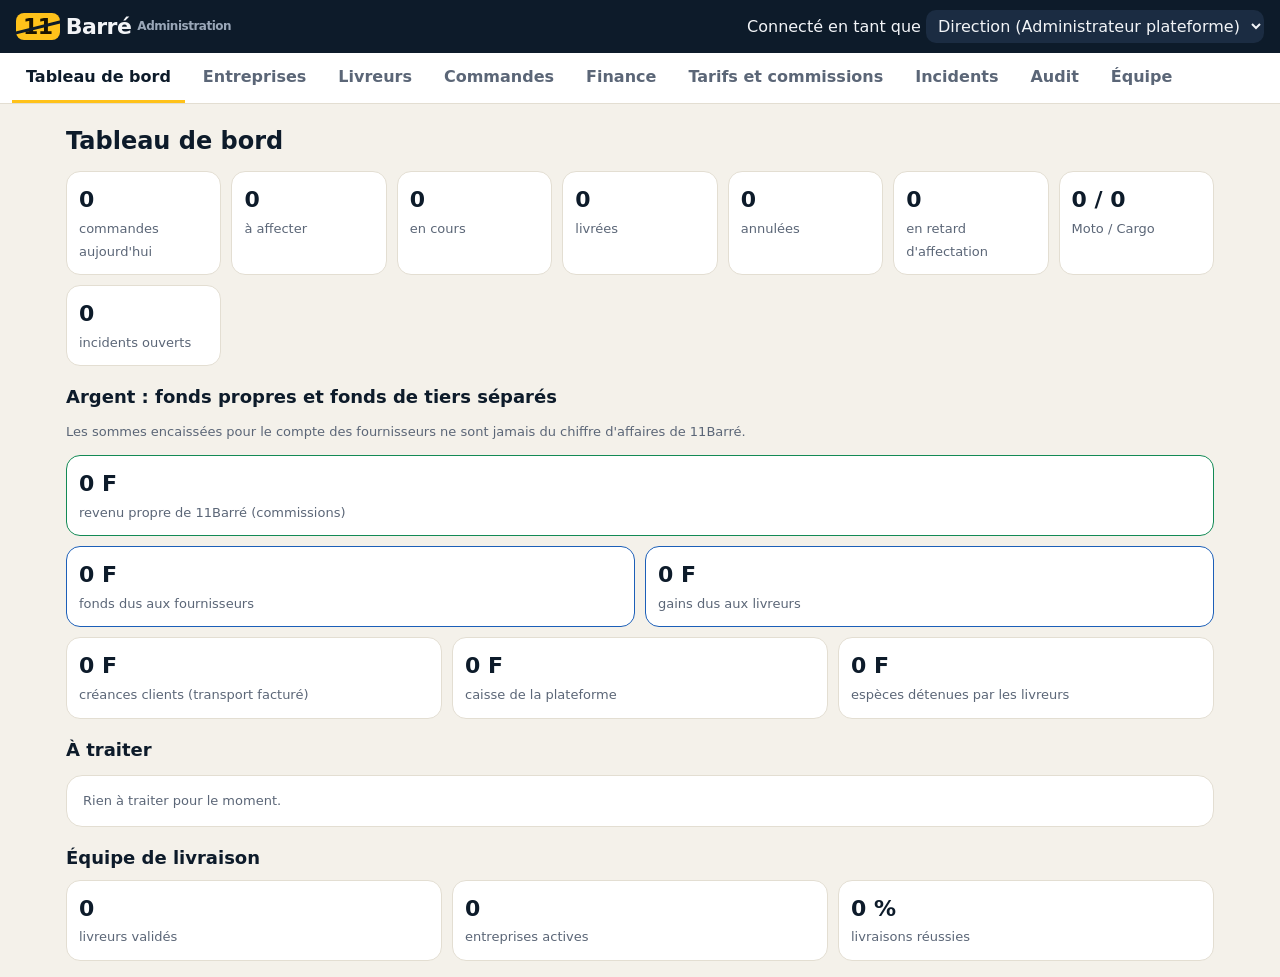
==== admin.html @ 766f7dcf "Portail d'administration (admin.html) : validations, affectation manuelle, finance avec double appro" ====
<!DOCTYPE html>
<html lang="fr">
<head>
<meta charset="utf-8">
<meta name="viewport" content="width=device-width,initial-scale=1">
<meta name="theme-color" content="#0d1b2a">
<meta name="robots" content="noindex">
<link rel="manifest" href="manifest-admin.webmanifest">
<link rel="icon" type="image/png" href="icons/admin-192.png">
<link rel="apple-touch-icon" href="icons/admin-apple-180.png">
<title>11Barré Administration</title>
<style>
:root{--bg:#f4f1ea;--card:#fff;--ink:#0d1b2a;--mu:#5b6677;--acc:#ffc21a;--accink:#1a1300;--ok:#138a55;--er:#c62828;--bl:#1c5fb8;--line:#e3ded2;--soft:#efeadf}
@media (prefers-color-scheme:dark){:root{--bg:#0b141f;--card:#142233;--ink:#f2f4f7;--mu:#9aa7b8;--line:#243449;--soft:#1b2c42;--ok:#3bbf86;--er:#ff7b72;--bl:#7fb2ff}}
*{box-sizing:border-box;-webkit-tap-highlight-color:transparent}
body{margin:0;font:16px/1.45 system-ui,"Segoe UI",Roboto,sans-serif;background:var(--bg);color:var(--ink)}
button,input,select,textarea{font:inherit;color:inherit}button{cursor:pointer}
.logo{display:inline-flex;align-items:center;gap:6px;font-weight:900;font-size:22px;letter-spacing:-.5px}
.logo i{position:relative;font-style:normal;background:var(--acc);color:var(--accink);border-radius:8px;padding:0 7px;line-height:1.25}
.logo i:after{content:"";position:absolute;left:-3px;right:-3px;top:50%;height:3px;background:var(--ink);transform:rotate(-14deg);border-radius:2px}
.logo small{font-size:12px;font-weight:800;color:var(--mu)}
header.top{background:var(--ink);color:#f2f4f7;padding:10px 16px;display:flex;gap:12px;align-items:center;flex-wrap:wrap;justify-content:space-between}
header.top .logo small{color:#9aa7b8}header.top select{padding:6px 8px;border-radius:10px;border:0;background:#1b2c42;color:#f2f4f7}
nav.tabs{display:flex;gap:4px;overflow:auto;background:var(--card);border-bottom:1px solid var(--line);padding:0 12px}
nav.tabs button{border:0;background:none;padding:12px 14px;font-weight:700;color:var(--mu);white-space:nowrap;border-bottom:3px solid transparent;position:relative}
nav.tabs button.on{color:var(--ink);border-bottom-color:var(--acc)}
nav.tabs .n{background:var(--er);color:#fff;border-radius:99px;font-size:11px;padding:1px 7px;margin-left:6px}
main{max-width:1180px;margin:0 auto;padding:16px}
h1{font-size:24px;margin:4px 0 12px}h2{font-size:18px;margin:18px 0 8px}
.card{background:var(--card);border:1px solid var(--line);border-radius:16px;padding:16px;margin:12px 0}
.kpi{display:grid;grid-template-columns:repeat(auto-fit,minmax(150px,1fr));gap:10px}.kpi>div{background:var(--card);border:1px solid var(--line);border-radius:14px;padding:12px}.kpi b{display:block;font-size:22px}.kpi span{color:var(--mu);font-size:13px}
.kpi.own>div{border-color:var(--ok)}.kpi.tiers>div{border-color:var(--bl)}
.btn{border:0;border-radius:12px;padding:10px 16px;font-weight:800;background:var(--acc);color:var(--accink)}.btn.s{background:var(--soft);color:var(--ink)}.btn.er{background:var(--er);color:#fff}.btn.ok{background:var(--ok);color:#fff}.btn.sm{padding:6px 10px;font-size:13px;border-radius:9px}.btn:disabled{opacity:.5;cursor:default}
.fld{width:100%;border:1.5px solid var(--line);background:var(--card);border-radius:12px;padding:9px 12px}.fld:focus{outline:3px solid var(--acc);outline-offset:1px}
label.l{display:block;font-weight:700;font-size:14px;margin:10px 0 0}
.grid{display:grid;grid-template-columns:repeat(auto-fit,minmax(200px,1fr));gap:0 14px}
.two{display:grid;grid-template-columns:minmax(0,1fr) minmax(0,1fr);gap:16px;align-items:start}@media (max-width:860px){.two{grid-template-columns:1fr}}
table{width:100%;border-collapse:collapse;font-size:14px}th{text-align:left;color:var(--mu);font-weight:700;padding:8px 6px;border-bottom:1px solid var(--line);white-space:nowrap}td{padding:9px 6px;border-bottom:1px solid var(--line);vertical-align:top}
.scr{overflow:auto}tr.k{cursor:pointer}tr.k:hover{background:var(--soft)}
.chip{display:inline-block;border-radius:99px;padding:2px 10px;font-size:12px;font-weight:800;background:var(--soft);white-space:nowrap}.chip.g{background:var(--ok);color:#fff}.chip.r{background:var(--er);color:#fff}.chip.w{background:var(--acc);color:var(--accink)}.chip.b{background:var(--bl);color:#fff}
.nt{color:var(--mu);font-size:13px}.eb{background:var(--soft);border-radius:12px;padding:10px 12px;font-size:14px;margin:8px 0}.ko{color:var(--er)}.okc{color:var(--ok)}
.ov{position:fixed;inset:0;background:rgba(5,12,22,.55);z-index:20;display:flex;justify-content:center;align-items:flex-start;overflow:auto;padding:20px 12px}
.pop{background:var(--card);border-radius:18px;width:100%;max-width:680px;padding:18px;margin:auto}
.hl{display:flex;justify-content:space-between;gap:10px;padding:7px 0;border-bottom:1px solid var(--line)}
.tl{list-style:none;margin:6px 0;padding:0 0 0 14px;border-left:3px solid var(--line)}.tl li{padding:3px 0}.tl small{color:var(--mu)}
.alert{display:flex;justify-content:space-between;align-items:center;gap:10px;background:var(--card);border:1px solid var(--line);border-left:5px solid var(--acc);border-radius:12px;padding:10px 12px;margin:8px 0}
.row{display:flex;gap:8px;flex-wrap:wrap;align-items:center}
#toast{position:fixed;left:50%;bottom:20px;transform:translateX(-50%);background:var(--ink);color:var(--card);padding:10px 16px;border-radius:99px;z-index:50;font-size:14px;max-width:90%}
pre{white-space:pre-wrap;word-break:break-word;font-size:12px;margin:0}
</style>
</head>
<body>
<div id="app"></div>
<script src="commun.js"></script>
<script src="moteur.js"></script>
<script>
"use strict";
/* 11Barré Administration — maquette du portail d'administration (dossier fonctionnel §5.1, dossier technique §5 et §9).
   Remplace les validations « démo » : comptes entreprises, dossiers des livreurs, versements, reversements, règlements, factures.
   Aucune authentification réelle : on choisit un membre de l'équipe pour tester les rôles. Données locales, partagées avec les autres pages. */
const planActif=()=>LS.get("plan",null)||M.PLAN_DEFAUT;
const REGL=Coll("reglements");
const EQUIPE_DEF=[{id:"a1",nom:"Direction",role:"admin"},{id:"a2",nom:"Opérations",role:"operations"},{id:"a3",nom:"Comptabilité",role:"finance"},{id:"a4",nom:"Support",role:"support"}];
const ROLESA={admin:"Administrateur plateforme",operations:"Gestionnaire opérations",finance:"Comptable / financier",support:"Support client"};
const PERM={admin:["tableau","comptes","livreurs","commandes","finance","tarifs","incidents","audit","equipe","w_cmd","w_fin","valider"],operations:["tableau","comptes","livreurs","commandes","incidents","w_cmd","valider"],finance:["tableau","finance","w_fin"],support:["tableau","commandes","incidents"]};
const TABS=[["tableau","Tableau de bord"],["comptes","Entreprises"],["livreurs","Livreurs"],["commandes","Commandes"],["finance","Finance"],["tarifs","Tarifs et commissions"],["incidents","Incidents"],["audit","Audit"],["equipe","Équipe"]];
const SL={draft:["Brouillon","n"],quoted:["Devis","n"],awaiting_payment:["Attente de paiement","w"],ready_for_assignment:["À affecter","w"],assigned:["Affectée","b"],courier_to_pickup:["Vers la collecte","b"],picked_up:["Colis récupéré","b"],in_transit:["En transit","b"],arrived:["Arrivé","b"],delivered:["Livrée","g"],cancelled:["Annulée","r"],failed_delivery:["Échec","r"],return_required:["Retour à faire","w"],returned:["Retournée","n"]};
const STC={en_verification:["En vérification","w"],valide:["Validé","g"],complement:["Complément demandé","w"],refuse:["Refusé","r"],suspendu:["Suspendu","r"]};
const OUVERT=["ready_for_assignment","assigned","courier_to_pickup","picked_up","in_transit","arrived"];
const OPS={wave:"Wave",orange:"Orange Money",mtn:"MTN MoMo",virement:"Virement bancaire",cash:"Espèces"};
const ST={user:LS.get("adm_user","a1"),tab:"tableau",sheet:null,motif:"",q:"",filtre:"",ref:"",remise:"0",plan:null,pmotif:"",sim:{cat:"lm",km:"6",vit:"std",remise:"0",porte:false},rapp:"",rapres:null,affecte:"",nm:{nom:"",role:"operations"},fa:{q:""},reg:{m:"",ref:""}};
const equipe=()=>LS.get("equipe",null)||EQUIPE_DEF,moi=()=>equipe().find(e=>e.id===ST.user)||equipe()[0],peut=p=>(PERM[moi().role]||[]).includes(p);
const ledger=()=>M.chargerLivre(LS.get("ledger",null)),sauveL=L=>LS.set("ledger",{tx:L.tx});
const dt=t=>t?new Date(t).toLocaleString("fr-FR",{day:"2-digit",month:"2-digit",hour:"2-digit",minute:"2-digit"}):"—";
const chip=(s,tab)=>{const l=(tab||SL)[s]||[s,"n"];return`<span class="chip ${l[1]}">${esc(l[0])}</span>`};
const toast=m=>{document.querySelectorAll("#toast").forEach(x=>x.remove());const t=document.createElement("div");t.id="toast";t.textContent=m;document.body.appendChild(t);setTimeout(()=>t.remove(),3000)};
const ordres=()=>LIV.lire().sort((a,b)=>b.cree_le-a.cree_le),orgNom=id=>(ORGS.get(id)||{}).nom||id;
const retard=o=>o.statut==="ready_for_assignment"&&Date.now()-((o.evenements||[]).slice(-1)[0]||{at:o.cree_le}).at>planActif().seuils.delai_affectation_min*60000;
const motifOk=()=>ST.motif.trim().length>=3?ST.motif.trim():null;
const telecharger=(nom,lignes)=>{const u=URL.createObjectURL(new Blob([lignes.map(r=>r.map(c=>'"'+String(c==null?"":c).replace(/"/g,'""')+'"').join(";")).join("\n")],{type:"text/csv"})),a=document.createElement("a");a.href=u;a.download=nom;a.click();setTimeout(()=>URL.revokeObjectURL(u),2000)};
const somme=(L,pref,sens)=>{let d=0,c=0;L.tx.forEach(t=>t.lignes.forEach(l=>{if(l.compte.startsWith(pref)){d+=l.debit;c+=l.credit}}));return sens==="credit"?c-d:d-c};
/* ---------- À traiter (compteurs) ---------- */
function aTraiter(){const LG=ledger(),L=ordres(),liv=LIVREURS.liste();return{
 comptes:ORGS.liste().filter(o=>o.statut==="en_verification").length,
 livreurs:liv.filter(l=>l.statut==="en_verification"&&l.dossier).length,
 versements:VERS.liste().filter(v=>v.statut==="attente").length,
 reversements:REVERS.liste().filter(r=>r.statut==="attente").length+REGL.liste().filter(r=>r.statut==="attente").length,
 factures:(LS.get("factures",[])).filter(f=>f.statut==="emise").length,
 sansAffectation:L.filter(retard).length,
 docsExpires:liv.filter(l=>l.statut==="valide"&&!M.docsValides(l)).length,
 incidents:INCID.liste().filter(i=>i.statut!=="clos").length,
 integrite:M.equilibre(LG)}}
/* ---------- Vues ---------- */
function dashV(){const L=ordres(),aj=new Date().toDateString(),LG=ledger(),n=aTraiter(),liv=LIVREURS.liste();
 const c=f=>L.filter(f).length,aujd=c(o=>new Date(o.cree_le).toDateString()===aj);
 const al=[["comptes",n.comptes,"compte(s) entreprise à valider","comptes"],["livreurs",n.livreurs,"dossier(s) de livreur à contrôler","livreurs"],["versements",n.versements,"versement(s) de livreur à valider","finance"],["reversements",n.reversements,"reversement(s) / règlement(s) en attente d'approbation","finance"],["factures",n.factures,"facture(s) émise(s) non payée(s)","finance"],["sansAffectation",n.sansAffectation,"commande(s) sans affectation depuis plus de "+planActif().seuils.delai_affectation_min+" min","commandes"],["docsExpires",n.docsExpires,"livreur(s) validé(s) avec assurance expirée","livreurs"],["incidents",n.incidents,"incident(s) ouvert(s)","incidents"]].filter(a=>a[1]>0&&peut(a[3]));
 return`<h1>Tableau de bord</h1><div class="kpi"><div><b>${aujd}</b><span>commandes aujourd'hui</span></div><div><b>${c(o=>o.statut==="ready_for_assignment")}</b><span>à affecter</span></div><div><b>${c(o=>OUVERT.includes(o.statut)&&o.statut!=="ready_for_assignment")}</b><span>en cours</span></div><div><b>${c(o=>o.statut==="delivered")}</b><span>livrées</span></div><div><b>${c(o=>o.statut==="cancelled")}</b><span>annulées</span></div><div><b>${c(retard)}</b><span>en retard d'affectation</span></div><div><b>${c(o=>o.mode==="moto")} / ${c(o=>o.mode==="cargo")}</b><span>Moto / Cargo</span></div><div><b>${n.incidents}</b><span>incidents ouverts</span></div></div>
 <h2>Argent : fonds propres et fonds de tiers séparés</h2><p class="nt">Les sommes encaissées pour le compte des fournisseurs ne sont jamais du chiffre d'affaires de 11Barré.</p>
 <div class="kpi own"><div><b>${F(M.revenuPropre(LG))}</b><span>revenu propre de 11Barré (commissions)</span></div></div><div class="kpi tiers" style="margin-top:10px"><div><b>${F(M.fondsTiers(LG))}</b><span>fonds dus aux fournisseurs</span></div><div><b>${F(somme(LG,"dette_livreur:","credit"))}</b><span>gains dus aux livreurs</span></div></div><div class="kpi" style="margin-top:10px"><div><b>${F(somme(LG,"creance_client:","debit"))}</b><span>créances clients (transport facturé)</span></div><div><b>${F(somme(LG,"caisse","debit"))}</b><span>caisse de la plateforme</span></div><div><b>${F(somme(LG,"especes:","debit"))}</b><span>espèces détenues par les livreurs</span></div></div>
 ${n.integrite?"":'<div class="alert" style="border-left-color:var(--er)"><b>Alerte : le journal financier est déséquilibré.</b></div>'}
 <h2>À traiter</h2>${al.length?al.map(a=>`<div class="alert"><span><b>${a[1]}</b> ${esc(a[2])}</span><button class="btn s sm" data-a="tab" data-t="${a[3]}">Ouvrir</button></div>`).join(""):'<div class="card nt">Rien à traiter pour le moment.</div>'}
 <h2>Équipe de livraison</h2><div class="kpi"><div><b>${liv.filter(l=>l.statut==="valide").length}</b><span>livreurs validés</span></div><div><b>${ORGS.liste().filter(o=>o.statut==="valide").length}</b><span>entreprises actives</span></div><div><b>${Math.round(L.filter(o=>o.statut==="delivered").length/Math.max(1,L.filter(o=>["delivered","failed_delivery","cancelled"].includes(o.statut)).length)*100)} %</b><span>livraisons réussies</span></div></div>`}
function comptesV(){const L=ORGS.liste().sort((a,b)=>b.cree_le-a.cree_le),q=ST.q.toLowerCase();return`<h1>Entreprises et fournisseurs</h1><div class="card"><input class="fld" data-q="1" placeholder="Rechercher" value="${esc(ST.q)}"></div><div class="card scr"><table><tr><th>Entreprise</th><th>Type</th><th>Statut</th><th>Remise</th><th>Livraisons</th><th>Créé le</th></tr>${L.filter(o=>!q||(o.nom+o.email).toLowerCase().includes(q)).map(o=>`<tr class="k" data-a="ouvrir" data-t="org" data-id="${o.id}"><td><b>${esc(o.nom)}</b><br><span class="nt">${esc(o.email)}</span></td><td>${o.type==="entreprise"?"Entreprise cliente":"Fournisseur"}</td><td>${chip(o.statut,STC)}</td><td>${o.remise?Math.round(o.remise*100)+" %":"—"}</td><td>${LIV.lire().filter(x=>x.org===o.id).length}</td><td>${dt(o.cree_le)}</td></tr>`).join("")||'<tr><td colspan="6" class="nt">Aucune entreprise inscrite.</td></tr>'}</table></div>`}
function livreursV(){const L=LIVREURS.liste().sort((a,b)=>b.cree_le-a.cree_le),LG=ledger(),q=ST.q.toLowerCase();return`<h1>Livreurs et flotte</h1><div class="card"><input class="fld" data-q="1" placeholder="Rechercher" value="${esc(ST.q)}"></div><div class="card scr"><table><tr><th>Nom</th><th>Type</th><th>Statut</th><th>Véhicule</th><th>Assurance</th><th>Courses</th><th>Solde</th></tr>${L.filter(l=>!q||l.nom.toLowerCase().includes(q)).map(l=>{const exp=l.dossier&&l.dossier.assurance_exp,ok=M.docsValides(l),p=M.soldeLivreur(LG,l.id);return`<tr class="k" data-a="ouvrir" data-t="liv" data-id="${l.id}"><td><b>${esc(l.nom)}</b><br><span class="nt">${esc(l.tel||"")}</span></td><td>${l.type==="livreur"?"Livreur Moto":"Chauffeur / Cargo"}</td><td>${chip(l.statut,STC)}${l.statut==="en_verification"&&!l.dossier?'<br><span class="nt">dossier non envoyé</span>':""}</td><td>${esc(l.dossier?l.dossier.plaque:"—")}</td><td>${exp?(ok?esc(exp):'<span class="ko">expirée '+esc(exp)+"</span>"):"—"}</td><td>${LIV.lire().filter(o=>o.chauffeur&&o.chauffeur.id===l.id&&o.statut==="delivered").length}</td><td>${F(p.solde)}</td></tr>`}).join("")||'<tr><td colspan="7" class="nt">Aucun livreur inscrit.</td></tr>'}</table></div>`}
function cmdV(){const q=ST.q.toLowerCase(),f=ST.filtre;const L=ordres().filter(o=>(!f||(f==="cours"?OUVERT.includes(o.statut):f==="retard"?retard(o):f==="livree"?o.statut==="delivered":["cancelled","failed_delivery","returned","return_required"].includes(o.statut)))&&(!q||(o.ref+o.orgNom+o.dest.nom+o.a.n).toLowerCase().includes(q)));
 return`<h1>Commandes</h1><div class="card row"><input class="fld" style="flex:2;min-width:180px" data-q="1" placeholder="Référence, entreprise, destinataire…" value="${esc(ST.q)}"><select class="fld" style="flex:1;min-width:150px" data-filtre="1"><option value="">Tous les statuts</option><option value="cours" ${f==="cours"?"selected":""}>En cours</option><option value="retard" ${f==="retard"?"selected":""}>En retard d'affectation</option><option value="livree" ${f==="livree"?"selected":""}>Livrées</option><option value="autre" ${f==="autre"?"selected":""}>Annulées et échecs</option></select></div><div class="card scr"><table><tr><th>Référence</th><th>Entreprise</th><th>Mode</th><th>Destination</th><th>Statut</th><th>Livreur</th><th>Total</th><th>Créée</th></tr>${L.map(o=>`<tr class="k" data-a="ouvrir" data-t="cmd" data-id="${o.id}"><td><b>${esc(o.ref)}</b></td><td>${esc(o.orgNom)}</td><td>${o.mode==="moto"?"Moto":"Cargo"}</td><td>${esc(o.a.n)}</td><td>${chip(o.statut)}${retard(o)?' <span class="chip r">retard</span>':""}</td><td>${o.chauffeur?esc(o.chauffeur.nom):"—"}</td><td>${F(o.devis.total)}</td><td>${dt(o.cree_le)}</td></tr>`).join("")||'<tr><td colspan="8" class="nt">Aucune commande.</td></tr>'}</table></div>`}
function finV(){const LG=ledger(),seuil=planActif().seuils.approbation_double,liv=LIVREURS.liste(),orgs=ORGS.liste(),w=peut("w_fin");
 const vers=VERS.liste().filter(v=>v.statut==="attente"),file=REVERS.liste().filter(r=>r.statut==="attente").map(r=>({k:"rev",id:r.id,qui:orgNom(r.org),m:r.m,detail:(OPS[r.op]||r.op)+" "+r.c,approbations:r.approbations||[],at:r.at})).concat(REGL.liste().filter(r=>r.statut==="attente").map(r=>({k:"reg",id:r.id,qui:r.nom,m:r.m,detail:"Règlement livreur · réf. "+r.reference,approbations:r.approbations||[],at:r.at}))),fac=LS.get("factures",[]).filter(f=>f.statut==="emise");
 const caisse=somme(LG,"caisse","debit");
 return`<h1>Finance</h1><div class="kpi"><div><b>${F(caisse)}</b><span>caisse de la plateforme</span></div><div><b>${F(M.revenuPropre(LG))}</b><span>revenu propre</span></div><div><b>${F(M.fondsTiers(LG))}</b><span>fonds de tiers</span></div><div><b>${M.equilibre(LG)?"Équilibré":"DÉSÉQUILIBRÉ"}</b><span>contrôle du journal (${LG.tx.length} écritures)</span></div></div>
 <h2>Versements de livreurs à valider</h2><div class="card">${vers.length?vers.map(v=>{const p=M.soldeLivreur(LG,v.livreur);return`<div class="hl"><span><b>${esc(v.nom)}</b> · ${F(v.m)} · ${esc(OPS[v.mode]||v.mode)}${v.ref?" · réf. "+esc(v.ref):""}<br><span class="nt">${dt(v.at)} · espèces détenues : ${F(p.especes)} · vérifiez la réception avant de valider</span></span><span class="row"><button class="btn ok sm" data-a="validervers" data-id="${v.id}" ${w?"":"disabled"}>Valider</button><button class="btn er sm" data-a="rejetervers" data-id="${v.id}" ${w?"":"disabled"}>Rejeter</button></span></div>`}).join(""):'<p class="nt">Aucun versement en attente.</p>'}<label class="l">Motif (obligatoire pour rejeter)<input class="fld" data-m="1" value="${esc(ST.motif)}" maxlength="120"></label></div>
 <h2>Reversements et règlements à approuver</h2><div class="card">${file.length?file.map(r=>{const pret=r.approbations.length>=(r.m>seuil?2:1);return`<div class="hl"><span><b>${esc(r.qui)}</b> · ${F(r.m)}<br><span class="nt">${esc(r.detail)} · ${dt(r.at)}${r.m>seuil?" · <b>double approbation</b> (au-delà de "+F(seuil)+")":""}<br>Approbations : ${r.approbations.length?r.approbations.map(a=>esc(a.nom)).join(", "):"aucune"}</span></span><span class="row">${pret?`<button class="btn ok sm" data-a="executer" data-k="${r.k}" data-id="${r.id}" ${w?"":"disabled"}>Exécuter</button>`:`<button class="btn sm" data-a="approuver" data-k="${r.k}" data-id="${r.id}" ${w?"":"disabled"}>Approuver</button>`}<button class="btn er sm" data-a="refuserdem" data-k="${r.k}" data-id="${r.id}" ${w?"":"disabled"}>Refuser</button></span></div>`}).join(""):'<p class="nt">Aucune demande en attente.</p>'}</div>
 <h2>Factures émises non payées</h2><div class="card">${fac.length?fac.map(f=>`<div class="hl"><span><b>${esc(f.numero)}</b> · ${esc(f.clientNom)} · ${F(f.total)}<br><span class="nt">${dt(f.emise_le)}</span></span><button class="btn ok sm" data-a="payerfac" data-id="${f.numero}" ${w?"":"disabled"}>Enregistrer le paiement</button></div>`).join("")+`<label class="l">Référence du paiement reçu<input class="fld" data-ref="1" value="${esc(ST.ref)}" maxlength="40"></label>`:'<p class="nt">Aucune facture en attente.</p>'}</div>
 <div class="two"><div class="card scr"><h2 style="margin-top:0">Livreurs : soldes</h2><table><tr><th>Livreur</th><th>Gains dus</th><th>Espèces</th><th>Solde</th><th></th></tr>${liv.map(l=>({l,p:M.soldeLivreur(LG,l.id)})).filter(x=>x.p.gains||x.p.especes).map(x=>`<tr><td>${esc(x.l.nom)}</td><td>${F(x.p.gains)}</td><td>${F(x.p.especes)}</td><td class="${x.p.solde<0?"ko":""}">${F(x.p.solde)}</td><td>${x.p.gains>0?`<button class="btn s sm" data-a="regler" data-id="${x.l.id}" ${w?"":"disabled"}>Régler</button>`:""}</td></tr>`).join("")||'<tr><td colspan="5" class="nt">Aucun mouvement.</td></tr>'}</table></div>
 <div class="card scr"><h2 style="margin-top:0">Fournisseurs et clients</h2><table><tr><th>Entreprise</th><th>Fonds dus (COD)</th><th>À payer à 11Barré</th></tr>${orgs.map(o=>({o,d:M.solde(LG,"dette_fournisseur:"+o.id).net,c:M.creance(LG,o.id)})).filter(x=>x.d||x.c).map(x=>`<tr><td>${esc(x.o.nom)}</td><td>${F(x.d)}</td><td>${F(x.c)}</td></tr>`).join("")||'<tr><td colspan="3" class="nt">Aucun mouvement.</td></tr>'}</table></div></div>
 <div class="two"><div class="card"><h2 style="margin-top:0">Rapprochement</h2><p class="nt">Comparez la caisse du journal au relevé de l'opérateur de paiement. L'écart est signalé, jamais corrigé automatiquement.</p><label class="l">Montant du relevé (F)<input class="fld" data-rapp="1" inputmode="numeric" value="${esc(ST.rapp)}"></label><button class="btn s" style="margin-top:8px" data-a="rapprocher">Comparer</button>${ST.rapres?`<div class="eb">Journal : <b>${F(ST.rapres.journal)}</b> · Relevé : <b>${F(ST.rapres.prestataire)}</b><br>${ST.rapres.statut==="ok"?'<span class="okc">Concordance</span>':'<span class="ko">Écart de '+F(ST.rapres.ecart)+" à investiguer</span>"}</div>`:""}</div>
 <div class="card scr"><h2 style="margin-top:0">Journal</h2><div class="row" style="margin-bottom:6px"><button class="btn s sm" data-a="exportj">Exporter en CSV</button></div><table><tr><th>N°</th><th>Date</th><th>Type</th><th>Écritures</th></tr>${LG.tx.slice(-25).reverse().map(t=>`<tr><td>${t.seq}</td><td>${dt(t.at)}</td><td>${esc(t.type)}<br><span class="nt">${esc(t.ref)}</span></td><td class="nt">${t.lignes.map(l=>(l.debit?"D ":"C ")+esc(l.compte)+" "+(l.debit||l.credit)).join("<br>")}</td></tr>`).join("")||'<tr><td colspan="4" class="nt">Journal vide.</td></tr>'}</table></div></div>`}
function tarifsV(){const p=ST.plan||(ST.plan=JSON.parse(JSON.stringify(planActif()))),hist=LS.get("plans",[]),s=ST.sim,w=peut("tarifs");let dv;try{dv=M.devis(p,{cat:s.cat,km:+s.km||0,vitesse:s.vit,porte:s.porte,remise:(+s.remise||0)/100})}catch(e){dv=null}
 const num=(path,v,ex)=>`<input class="fld" data-pl="${path}" inputmode="decimal" value="${esc(v)}" ${ex||""}>`;
 return`<h1>Tarifs et commissions</h1><p class="nt">Plan actif : <b>${esc(p.nom)}</b> · version ${p.version} · en vigueur depuis le ${esc(p.actif_depuis)}${p.demonstration?' · <span class="ko">grille de démonstration, à remplacer par la grille réelle validée</span>':""}${p.modifie_par?" · modifié par "+esc(p.modifie_par):""}</p>
 <div class="two"><div class="card scr"><h2 style="margin-top:0">Grille par catégorie</h2><table><tr><th>Catégorie</th><th>Base (F)</th><th>Par km (F)</th><th>Minimum (F)</th></tr>${Object.entries(p.categories).map(([k,c])=>`<tr><td><b>${k}</b> <span class="nt">${esc(c.mode)}</span></td><td>${num("categories."+k+".base",c.base)}</td><td>${num("categories."+k+".km",c.km)}</td><td>${num("categories."+k+".min",c.min)}</td></tr>`).join("")}</table>
 <h2>Vitesses (multiplicateur)</h2><div class="grid">${Object.entries(p.vitesses).map(([k,v])=>`<label class="l">${k}${num("vitesses."+k,v)}</label>`).join("")}</div><h2>Options et règles</h2><div class="grid"><label class="l">Porte à porte (F)${num("options.porte_a_porte",p.options.porte_a_porte)}</label><label class="l">Arrondi (F)${num("arrondi",p.arrondi)}</label><label class="l">Validité du devis (min)${num("validite_devis_min",p.validite_devis_min)}</label><label class="l">Plancher livraison (F)${num("plancher_vitesse",p.plancher_vitesse)}</label></div>
 <h2>Commission</h2><div class="grid"><label class="l">Type<select class="fld" data-pl="commission.type"><option value="pourcentage" ${p.commission.type==="pourcentage"?"selected":""}>Pourcentage</option><option value="fixe" ${p.commission.type==="fixe"?"selected":""}>Montant fixe (F)</option></select></label><label class="l">Valeur ${p.commission.type==="pourcentage"?"(0,15 = 15 %)":"(F)"}${num("commission.valeur",p.commission.valeur)}</label></div>
 <h2>Seuils et délais</h2><div class="grid"><label class="l">Moto : poids max (kg)${num("seuils.moto_poids_max_kg",p.seuils.moto_poids_max_kg)}</label><label class="l">Moto : volume max (m³)${num("seuils.moto_volume_max_m3",p.seuils.moto_volume_max_m3)}</label><label class="l">Camionnette : poids max (kg)${num("seuils.utilitaire_poids_max_kg",p.seuils.utilitaire_poids_max_kg)}</label><label class="l">Camionnette : volume max (m³)${num("seuils.utilitaire_volume_max_m3",p.seuils.utilitaire_volume_max_m3)}</label><label class="l">Double approbation au-delà de (F)${num("seuils.approbation_double",p.seuils.approbation_double)}</label><label class="l">Alerte sans affectation après (min)${num("seuils.delai_affectation_min",p.seuils.delai_affectation_min)}</label></div>
 <label class="l">Motif de la modification (obligatoire)<input class="fld" data-pm="1" value="${esc(ST.pmotif)}" maxlength="140"></label><div class="row" style="margin-top:10px"><button class="btn" data-a="enregistrerplan" ${w?"":"disabled"}>Enregistrer une nouvelle version</button><button class="btn s" data-a="annulerplan">Annuler les modifications</button></div>${w?"":'<p class="nt">Réservé à l\'administrateur.</p>'}<p class="nt">Les applications déjà ouvertes rechargent la grille à leur prochain chargement. Taux de commission plafonné à 50 % ; toute modification est tracée dans l'audit.</p></div>
 <div><div class="card"><h2 style="margin-top:0">Simulateur</h2><div class="grid"><label class="l">Catégorie<select class="fld" data-sim="cat">${Object.keys(p.categories).map(k=>`<option ${s.cat===k?"selected":""}>${k}</option>`).join("")}</select></label><label class="l">Distance (km)<input class="fld" data-sim="km" inputmode="decimal" value="${esc(s.km)}"></label><label class="l">Vitesse<select class="fld" data-sim="vit">${Object.keys(p.vitesses).map(k=>`<option ${s.vit===k?"selected":""}>${k}</option>`).join("")}</select></label><label class="l">Remise contrat (%)<input class="fld" data-sim="remise" inputmode="decimal" value="${esc(s.remise)}"></label></div><label class="l" style="display:flex;gap:8px;align-items:center"><input type="checkbox" data-sim="porte" ${s.porte?"checked":""}> Porte à porte</label><div id="simres" style="margin-top:8px">${simHtml(dv,p)}</div></div>
 <div class="card"><h2 style="margin-top:0">Historique des versions</h2>${hist.length?hist.slice().reverse().map(h=>`<div class="hl"><span><b>Version ${h.version}</b> <span class="nt">du ${esc(h.actif_depuis)}${h.modifie_par?" · "+esc(h.modifie_par):""}</span></span></div>`).join(""):'<p class="nt">Aucune version précédente.</p>'}</div></div></div>`}
const simHtml=(dv,p)=>{if(!dv)return'<p class="ko">Paramètres invalides</p>';const r=M.repartition(p,dv.total);return dv.lignes.map(l=>`<div class="hl"><span>${esc(l.libelle)}</span><b>${l.montant<0?"− ":""}${F(Math.abs(l.montant))}</b></div>`).join("")+`<div class="hl"><b>Total client</b><b>${F(dv.total)}</b></div><div class="hl"><span>Rémunération du livreur</span><span>${F(r.livreur)}</span></div><div class="hl"><span>Commission de 11Barré</span><span>${F(r.plateforme)}</span></div>`};
function incV(){const L=INCID.liste().sort((a,b)=>b.at-a.at),w=peut("w_cmd")||peut("valider")||moi().role==="support";return`<h1>Incidents</h1><div class="card scr"><table><tr><th>Date</th><th>Type</th><th>Livreur</th><th>Commande</th><th>Statut</th><th>Traitement</th></tr>${L.map(i=>`<tr><td>${dt(i.at)}</td><td>${i.type==="sos"?'<span class="chip r">SOS</span>':esc(i.type)}</td><td>${esc(i.nom||"")}</td><td>${esc(i.commande?((LIV.lire().find(o=>o.id===i.commande)||{}).ref||i.commande):"—")}</td><td>${chip(i.statut,{ouvert:["Ouvert","r"],pris:["Pris en charge","w"],clos:["Clos","g"]})}</td><td>${i.statut==="ouvert"?`<button class="btn sm" data-a="prendre" data-id="${i.id}" ${w?"":"disabled"}>Prendre en charge</button>`:i.statut==="pris"?`<span class="nt">${esc(i.pris_par)}</span> <button class="btn ok sm" data-a="clore" data-id="${i.id}">Clôturer</button>`:`<span class="nt">${esc(i.resolution||"")}</span>`}</td></tr>`).join("")||'<tr><td colspan="6" class="nt">Aucun incident.</td></tr>'}</table><label class="l">Résolution ou motif (obligatoire pour clôturer)<input class="fld" data-m="1" value="${esc(ST.motif)}" maxlength="160"></label></div>`}
function auditV(){const q=ST.q.toLowerCase(),L=AUDIT.liste().sort((a,b)=>b.at-a.at).filter(a=>!q||(a.acteur+a.action+a.entite+a.ref+a.motif).toLowerCase().includes(q));return`<h1>Journal d'audit</h1><p class="nt">Registre en ajout seul : aucune entrée ne peut être modifiée ni supprimée depuis l'interface.</p><div class="card row"><input class="fld" style="flex:1" data-q="1" placeholder="Rechercher (acteur, action, référence, motif)" value="${esc(ST.q)}"><button class="btn s" data-a="exporta">Exporter en CSV</button></div><div class="card scr"><table><tr><th>Date</th><th>Acteur</th><th>Action</th><th>Objet</th><th>Motif</th><th>Avant → après</th></tr>${L.slice(0,200).map(a=>`<tr><td>${dt(a.at)}</td><td>${esc(a.acteur)}<br><span class="nt">${esc(ROLESA[a.role]||a.role)}</span></td><td>${esc(a.action)}</td><td>${esc(a.entite)}<br><span class="nt">${esc(a.ref)}</span></td><td>${esc(a.motif)}</td><td class="nt"><pre>${esc(JSON.stringify(a.avant))} → ${esc(JSON.stringify(a.apres))}</pre></td></tr>`).join("")||'<tr><td colspan="6" class="nt">Aucune entrée.</td></tr>'}</table></div>`}
function equipeV(){return`<h1>Équipe 11Barré</h1><div class="card">${equipe().map(e=>`<div class="hl"><span><b>${esc(e.nom)}</b> <span class="chip">${esc(ROLESA[e.role])}</span></span>${["a1"].includes(e.id)||e.id===ST.user?"":`<button class="btn s sm" data-a="retirer" data-id="${e.id}">Retirer</button>`}</div>`).join("")}<div class="grid" style="margin-top:10px"><label class="l">Nom<input class="fld" data-nm="nom" value="${esc(ST.nm.nom)}" maxlength="50"></label><label class="l">Rôle<select class="fld" data-nm="role">${Object.entries(ROLESA).map(([k,v])=>`<option value="${k}" ${ST.nm.role===k?"selected":""}>${v}</option>`).join("")}</select></label></div><button class="btn" style="margin-top:10px" data-a="ajouter">Ajouter</button></div><div class="card nt"><b>Droits :</b> l'administrateur a accès à tout ; les opérations gèrent comptes, livreurs, commandes et incidents ; le comptable gère la finance sans modifier les commandes ; le support consulte et traite les incidents. Authentification réelle à brancher avant mise en service.</div>`}
/* ---------- Fenêtres ---------- */
const hist=(arr)=>`<ul class="tl">${(arr||[]).map(e=>`<li><b>${esc((SL[e.nouveau]||[e.nouveau])[0])}</b> <small>${dt(e.at)} · ${esc(e.acteur)}${e.note?" · "+esc(e.note):""}</small></li>`).join("")}</ul>`;
const motifChamp=(txt)=>`<label class="l">${txt||"Motif (obligatoire)"}<textarea class="fld" rows="2" data-m="1" maxlength="200">${esc(ST.motif)}</textarea></label>`;
function sheetV(){const s=ST.sheet;if(!s)return"";if(s.t==="reg")return sheetReg();let c="";
 if(s.t==="org"){const o=ORGS.get(s.id);if(!o)return"";const w=peut("valider"),L=LIV.lire().filter(x=>x.org===o.id);c=`<div style="display:flex;justify-content:space-between;gap:8px"><h1 style="margin:0">${esc(o.nom)}</h1>${chip(o.statut,STC)}</div><p class="nt">${esc(o.type==="entreprise"?"Entreprise cliente":"Fournisseur / marchand")} · inscrite le ${dt(o.cree_le)}</p><div class="hl"><span>Contact</span><b>${esc(o.membres[0].nom)} · ${esc(o.tel)} · ${esc(o.email)}</b></div><div class="hl"><span>Facturation</span><b>${esc(o.adresse)}</b></div><div class="hl"><span>RCCM</span><b>${esc(o.rccm||"—")}</b></div><div class="hl"><span>Points de collecte</span><b>${o.points.length}</b></div><div class="hl"><span>Livraisons</span><b>${L.length} (${L.filter(x=>x.statut==="delivered").length} livrées)</b></div><div class="hl"><span>Remise de contrat</span><b>${o.remise?Math.round(o.remise*100)+" %":"aucune"}</b></div>${o.motif?`<p class="nt">Dernier motif : ${esc(o.motif)}</p>`:""}${w?`<label class="l">Remise de contrat (%) à appliquer<input class="fld" style="max-width:140px" data-rem="1" value="${esc(ST.remise)}" inputmode="decimal"></label>${motifChamp()}<div class="row" style="margin-top:10px">${["en_verification","complement","refuse"].includes(o.statut)?'<button class="btn ok" data-a="orgstatut" data-v="valide">Valider le compte</button>':""}${o.statut==="valide"?'<button class="btn s" data-a="orgremise">Enregistrer la remise</button><button class="btn er" data-a="orgstatut" data-v="suspendu">Suspendre</button>':""}${o.statut==="suspendu"?'<button class="btn ok" data-a="orgstatut" data-v="valide">Réactiver</button>':""}${["en_verification"].includes(o.statut)?'<button class="btn s" data-a="orgstatut" data-v="complement">Demander un complément</button><button class="btn er" data-a="orgstatut" data-v="refuse">Refuser</button>':""}</div>`:'<p class="nt">Votre rôle ne permet pas de valider.</p>'}`}
 if(s.t==="liv"){const l=LIVREURS.get(s.id);if(!l)return"";const w=peut("valider"),d=l.dossier,p=M.soldeLivreur(ledger(),l.id);c=`<div style="display:flex;justify-content:space-between;gap:8px"><h1 style="margin:0">${esc(l.nom)}</h1>${chip(l.statut,STC)}</div><p class="nt">${l.type==="livreur"?"Livreur Moto":"Chauffeur / Cargo"} · ${esc(l.tel||"")} · inscrit le ${dt(l.cree_le)}</p>${d?`<div class="hl"><span>Pièce d'identité</span><b>${esc(d.identite)}</b></div><div class="hl"><span>Permis</span><b>${esc(d.permis)}</b></div><div class="hl"><span>Véhicule</span><b>${esc(d.plaque)}</b></div><div class="hl"><span>Assurance jusqu'au</span><b class="${M.docsValides(l)?"":"ko"}">${esc(d.assurance_exp)}${M.docsValides(l)?"":" (expirée)"}</b></div>`:'<div class="eb">Dossier non envoyé par le livreur.</div>'}<div class="hl"><span>Gains dus / espèces détenues</span><b>${F(p.gains)} / ${F(p.especes)}</b></div>${l.motif?`<p class="nt">Dernier motif : ${esc(l.motif)}</p>`:""}${w?`${motifChamp("Motif (obligatoire pour refuser, suspendre ou demander un complément)")}<div class="row" style="margin-top:10px">${["en_verification","complement","refuse"].includes(l.statut)?`<button class="btn ok" data-a="livstatut" data-v="valide" ${d?"":"disabled"}>Valider le dossier</button>`:""}${l.statut==="en_verification"?'<button class="btn s" data-a="livstatut" data-v="complement">Demander un complément</button><button class="btn er" data-a="livstatut" data-v="refuse">Refuser</button>':""}${l.statut==="valide"?'<button class="btn er" data-a="livstatut" data-v="suspendu">Suspendre</button>':""}${l.statut==="suspendu"?'<button class="btn ok" data-a="livstatut" data-v="valide">Réactiver</button>':""}</div>`:'<p class="nt">Votre rôle ne permet pas de valider.</p>'}`}
 if(s.t==="cmd"){const o=LIV.lire().find(x=>x.id===s.id);if(!o)return"";const w=peut("w_cmd"),el=M.eligibles(LIVREURS.liste(),o);c=`<div style="display:flex;justify-content:space-between;gap:8px"><h1 style="margin:0">${esc(o.ref)}</h1>${chip(o.statut)}</div><p class="nt">${esc(o.orgNom)} · créée par ${esc(o.cree_par)} le ${dt(o.cree_le)}${retard(o)?' · <span class="ko">sans affectation depuis plus de '+planActif().seuils.delai_affectation_min+" min</span>":""}</p><div class="hl"><span>Collecte</span><b>${esc(o.de.n)}</b></div><div class="hl"><span>Livraison</span><b>${esc(o.a.n)}</b></div><div class="hl"><span>Destinataire</span><b>${esc(o.dest.nom)}</b></div><div class="hl"><span>Colis</span><b>${esc(o.colis.c)} · ${o.colis.poids} kg · ${o.mode==="moto"?"Moto":"Cargo"} (${esc(o.catNom)})</b></div><div class="hl"><span>Total transport</span><b>${F(o.devis.total)}${o.cod?" · COD "+F(o.cod):""}</b></div>${o.chauffeur?`<div class="hl"><span>Livreur</span><b>${esc(o.chauffeur.nom)} · ${esc(o.chauffeur.veh||"")} ${esc(o.chauffeur.plaque||"")}</b></div>`:""}<h2>Historique</h2>${hist(o.evenements)}
 ${w?`${motifChamp("Motif (obligatoire pour toute intervention manuelle)")}${o.statut==="ready_for_assignment"?`<label class="l">Affecter manuellement à<select class="fld" data-aff="1"><option value="">— choisir un livreur éligible —</option>${el.map(l=>`<option value="${l.id}" ${ST.affecte===l.id?"selected":""}>${esc(l.nom)} · ${l.type==="livreur"?"Moto":"Cargo"} · ${esc(l.dossier.plaque)}</option>`).join("")}</select></label>${el.length?"":'<p class="nt ko">Aucun livreur éligible (dossier validé, assurance valide, bon type de véhicule).</p>'}`:""}<div class="row" style="margin-top:10px">${o.statut==="ready_for_assignment"?'<button class="btn" data-a="affecter">Affecter</button>':""}${["assigned","courier_to_pickup"].includes(o.statut)?'<button class="btn s" data-a="reaffecter">Réaffecter</button>':""}${M.peutPasser(o.statut,"cancelled")?'<button class="btn er" data-a="annulercmd">Annuler la commande</button>':""}</div>`:""}`}
 return`<div class="ov" data-a="fermerov"><div class="pop" role="dialog">${c}<div class="row" style="margin-top:12px"><button class="btn s" data-a="fermer">Fermer</button></div></div></div>`}
function render(){const TA=aTraiter(),nb={comptes:TA.comptes,livreurs:TA.livreurs,finance:TA.versements+TA.reversements+TA.factures,commandes:TA.sansAffectation,incidents:TA.incidents};
 if(!peut(ST.tab))ST.tab="tableau";const u=moi();
 const main={tableau:dashV,comptes:comptesV,livreurs:livreursV,commandes:cmdV,finance:finV,tarifs:tarifsV,incidents:incV,audit:auditV,equipe:equipeV}[ST.tab]();
 $("#app").innerHTML=`<header class="top"><span class="logo"><i>11</i>Barré <small>Administration</small></span><label>Connecté en tant que <select data-user="1">${equipe().map(e=>`<option value="${e.id}" ${u.id===e.id?"selected":""}>${esc(e.nom)} (${esc(ROLESA[e.role])})</option>`).join("")}</select></label></header><nav class="tabs">${TABS.filter(t=>peut(t[0])).map(t=>`<button class="${ST.tab===t[0]?"on":""}" data-a="tab" data-t="${t[0]}">${t[1]}${nb[t[0]]?`<span class="n">${nb[t[0]]}</span>`:""}</button>`).join("")}</nav><main>${main}</main>${sheetV()}`;ST.sig=signature()}
const signature=()=>JSON.stringify([ORGS.liste().map(o=>o.statut),LIVREURS.liste().map(l=>l.statut),LIV.lire().map(o=>o.statut),VERS.liste().length,REVERS.liste().map(r=>r.statut+(r.approbations||[]).length),REGL.liste().length,INCID.liste().map(i=>i.statut),LS.get("ledger",{tx:[]}).tx.length,(LS.get("factures",[])).map(f=>f.statut)]);
/* ---------- Actions ---------- */
const exige=(p)=>{if(!peut(p)){toast("Votre rôle ne permet pas cette action");return false}return true};
const motifRequis=()=>{const m=motifOk();if(!m)toast("Un motif est obligatoire");return m};
const A={
 tab(t){ST.tab=t.dataset.t;ST.q="";ST.filtre="";ST.motif="";render()},
 ouvrir(t){ST.sheet={t:t.dataset.t,id:t.dataset.id};ST.motif="";ST.affecte="";const o=ST.sheet.t==="org"?ORGS.get(t.dataset.id):null;ST.remise=o?String(Math.round((o.remise||0)*100)):"0";render()},
 fermer(){ST.sheet=null;ST.motif="";render()},fermerov(t,e){if(e.target!==t)return;ST.sheet=null;ST.motif="";render()},
 /* entreprises */
 orgstatut(t){if(!exige("valider"))return;const v=t.dataset.v,o=ORGS.get(ST.sheet.id);if(["refuse","suspendu","complement"].includes(v)&&!motifRequis())return;const m=ST.motif.trim(),avant={statut:o.statut,remise:o.remise},rem=Math.max(0,Math.min(50,+ST.remise||0))/100;
  ORGS.maj(o.id,x=>{x.statut=v;x.motif=m;if(v==="valide")x.remise=rem});auditer(moi(),"compte_"+v,"entreprise",o.nom,avant,{statut:v,remise:v==="valide"?rem:o.remise},m);ST.sheet=null;ST.motif="";render();toast("Compte : "+STC[v][0].toLowerCase())},
 orgremise(){if(!exige("valider")||!motifRequis())return;const o=ORGS.get(ST.sheet.id),rem=Math.max(0,Math.min(50,+ST.remise||0))/100;ORGS.maj(o.id,x=>{x.remise=rem});auditer(moi(),"remise_contrat","entreprise",o.nom,{remise:o.remise||0},{remise:rem},ST.motif.trim());ST.sheet=null;ST.motif="";render();toast("Remise enregistrée")},
 /* livreurs */
 livstatut(t){if(!exige("valider"))return;const v=t.dataset.v,l=LIVREURS.get(ST.sheet.id);if(["refuse","suspendu","complement"].includes(v)&&!motifRequis())return;const m=ST.motif.trim();if(v==="valide"&&(!l.dossier||!M.docsValides(l)))return toast("Dossier incomplet ou assurance expirée : validation impossible");
  LIVREURS.maj(l.id,x=>{x.statut=v;x.motif=m});auditer(moi(),"livreur_"+v,"livreur",l.nom,{statut:l.statut},{statut:v},m);ST.sheet=null;ST.motif="";render();toast("Livreur : "+STC[v][0].toLowerCase())},
 /* commandes */
 affecter(){if(!exige("w_cmd")||!motifRequis())return;const o=LIV.lire().find(x=>x.id===ST.sheet.id),l=LIVREURS.get(ST.affecte);if(!l)return toast("Choisissez un livreur éligible");if(!M.eligibles([l],o).length)return toast("Ce livreur n'est pas éligible");
  const m=ST.motif.trim();LIV.maj(o.id,x=>{M.changerStatut(x,"assigned",moi().nom,"Affectation manuelle : "+m);x.chauffeur={id:l.id,nom:l.nom,veh:l.type==="livreur"?"Moto":"Berline",plaque:l.dossier.plaque,note:4.9}});auditer(moi(),"affectation_manuelle","commande",o.ref,{livreur:null},{livreur:l.nom},m);ST.motif="";render();toast("Commande affectée à "+l.nom)},
 reaffecter(){if(!exige("w_cmd")||!motifRequis())return;const o=LIV.lire().find(x=>x.id===ST.sheet.id),m=ST.motif.trim(),av=o.chauffeur?o.chauffeur.nom:null;LIV.maj(o.id,x=>{M.changerStatut(x,"ready_for_assignment",moi().nom,"Réaffectation : "+m);x.chauffeur=null});auditer(moi(),"reaffectation","commande",o.ref,{livreur:av},{livreur:null},m);ST.motif="";render();toast("Commande remise en recherche")},
 annulercmd(){if(!exige("w_cmd")||!motifRequis())return;const o=LIV.lire().find(x=>x.id===ST.sheet.id),m=ST.motif.trim();LIV.maj(o.id,x=>{M.changerStatut(x,"cancelled",moi().nom,"Annulée par l'administration : "+m)});auditer(moi(),"annulation","commande",o.ref,{statut:o.statut},{statut:"cancelled"},m);ST.sheet=null;ST.motif="";render();toast("Commande annulée")},
 /* finance */
 validervers(t){if(!exige("w_fin"))return;const v=VERS.get(t.dataset.id),LG=ledger();if(!v||v.statut!=="attente")return;try{M.verser(LG,{ref:v.id,livreur:v.livreur,montant:v.m,mode:v.mode,reference:v.ref});sauveL(LG);VERS.maj(v.id,x=>{x.statut="valide";x.valide_par=moi().nom});auditer(moi(),"versement_valide","versement",v.id,{statut:"attente"},{statut:"valide",montant:v.m,reference:v.ref},"");render();toast("Versement validé")}catch(e){toast(e.message)}},
 rejetervers(t){if(!exige("w_fin")||!motifRequis())return;const v=VERS.get(t.dataset.id);VERS.maj(v.id,x=>{x.statut="rejete";x.motif=ST.motif.trim()});auditer(moi(),"versement_rejete","versement",v.id,{statut:"attente"},{statut:"rejete"},ST.motif.trim());ST.motif="";render();toast("Versement rejeté")},
 approuver(t){if(!exige("w_fin"))return;const coll=t.dataset.k==="rev"?REVERS:REGL;let res,err;coll.maj(t.dataset.id,x=>{try{res=M.approuver(x,moi(),planActif().seuils.approbation_double)}catch(e){err=e}});if(err)return toast(err.message);auditer(moi(),"approbation","demande",t.dataset.id,null,{approbations:res.obtenues,requises:res.requis},"");render();toast(res.pret?"Approbations complètes : prêt à exécuter":"Approuvé : un second approbateur est requis")},
 executer(t){if(!exige("w_fin"))return;const LG=ledger();try{if(t.dataset.k==="rev"){const r=REVERS.get(t.dataset.id),c=somme(LG,"caisse","debit");if(c<r.m)return toast("Fonds pas encore remis par les livreurs : reversement impossible");M.reverserFournisseur(LG,{ref:r.id,fournisseur:r.org,montant:r.m,reference:"REV-"+r.id.slice(2).toUpperCase()+"-"+r.op});sauveL(LG);REVERS.maj(r.id,x=>{x.statut="verse";x.ref="REV-"+r.id.slice(2).toUpperCase()});auditer(moi(),"reversement_execute","fournisseur",orgNom(r.org),null,{montant:r.m,reference:"REV-"+r.id.slice(2).toUpperCase()},"")}
  else{const r=REGL.get(t.dataset.id);M.regler(LG,{ref:r.id,livreur:r.livreur,montant:r.m,reference:r.reference});sauveL(LG);REGL.maj(r.id,x=>{x.statut="verse"});auditer(moi(),"reglement_execute","livreur",r.nom,null,{montant:r.m,reference:r.reference},"")}render();toast("Opération exécutée")}catch(e){toast(e.message)}},
 refuserdem(t){if(!exige("w_fin")||!motifRequis())return;(t.dataset.k==="rev"?REVERS:REGL).maj(t.dataset.id,x=>{x.statut="refuse";x.motif=ST.motif.trim()});auditer(moi(),"demande_refusee","demande",t.dataset.id,{statut:"attente"},{statut:"refuse"},ST.motif.trim());ST.motif="";render();toast("Demande refusée")},
 payerfac(t){if(!exige("w_fin"))return;if(ST.ref.trim().length<4)return toast("Indiquez la référence du paiement reçu");const l=LS.get("factures",[]),f=l.find(x=>x.numero===t.dataset.id);if(!f||f.statut!=="emise")return;try{const LG=ledger();M.encaisserCreance(LG,{ref:f.numero,client:f.client,montant:f.total,facture:f.numero,reference:ST.ref.trim()});sauveL(LG);f.statut="payee";LS.set("factures",l);auditer(moi(),"facture_payee","facture",f.numero,{statut:"emise"},{statut:"payee",reference:ST.ref.trim()},"");ST.ref="";render();toast("Paiement enregistré")}catch(e){toast(e.message)}},
 rapprocher(){const v=Math.round(+ST.rapp);if(!isFinite(v)||ST.rapp==="")return toast("Indiquez le montant du relevé");ST.rapres=M.rapprocher(ledger(),v);if(ST.rapres.statut==="ecart")auditer(moi(),"ecart_rapprochement","caisse","journal",{journal:ST.rapres.journal},{prestataire:v,ecart:ST.rapres.ecart},"Écart signalé");render()},
 exportj(){const LG=ledger();telecharger("journal-11barre.csv",[["seq","date","ref","type","compte","debit","credit"]].concat(LG.tx.flatMap(t=>t.lignes.map(l=>[t.seq,new Date(t.at).toISOString(),t.ref,t.type,l.compte,l.debit,l.credit]))))},
 exporta(){telecharger("audit-11barre.csv",[["date","acteur","role","action","entite","ref","motif","avant","apres"]].concat(AUDIT.liste().map(a=>[new Date(a.at).toISOString(),a.acteur,a.role,a.action,a.entite,a.ref,a.motif,JSON.stringify(a.avant),JSON.stringify(a.apres)])))},
 /* tarifs */
 enregistrerplan(){if(!exige("tarifs"))return;const p=ST.plan,m=ST.pmotif.trim();if(m.length<3)return toast("Un motif est obligatoire");const e=validerPlan(p);if(e)return toast(e);
  const av=planActif(),np=JSON.parse(JSON.stringify(p));np.version=av.version+1;np.actif_depuis=new Date().toISOString().slice(0,10);np.demonstration=false;np.modifie_par=moi().nom;np.id=av.id.replace(/@.*$/,"");
  const h=LS.get("plans",[]);h.push(JSON.parse(JSON.stringify(av)));LS.set("plans",h);LS.set("plan",np);auditer(moi(),"plan_tarifaire","tarifs","v"+np.version,{version:av.version,categories:av.categories,vitesses:av.vitesses,commission:av.commission,seuils:av.seuils,options:av.options},{version:np.version,categories:np.categories,vitesses:np.vitesses,commission:np.commission,seuils:np.seuils,options:np.options},m);ST.plan=null;ST.pmotif="";render();toast("Version "+np.version+" enregistrée")},
 annulerplan(){ST.plan=null;ST.pmotif="";render()},
 /* incidents */
 prendre(t){INCID.maj(t.dataset.id,x=>{x.statut="pris";x.pris_par=moi().nom});auditer(moi(),"incident_pris","incident",t.dataset.id,{statut:"ouvert"},{statut:"pris"},"");render()},
 clore(t){if(!motifRequis())return;INCID.maj(t.dataset.id,x=>{x.statut="clos";x.resolution=ST.motif.trim()});auditer(moi(),"incident_clos","incident",t.dataset.id,{statut:"pris"},{statut:"clos"},ST.motif.trim());ST.motif="";render();toast("Incident clôturé")},
 /* équipe */
 ajouter(){if(!exige("equipe"))return;if(ST.nm.nom.trim().length<2)return toast("Nom obligatoire");const l=equipe().slice();l.push({id:"a"+Date.now().toString(36),nom:ST.nm.nom.trim(),role:ST.nm.role});LS.set("equipe",l);auditer(moi(),"membre_ajoute","equipe",ST.nm.nom.trim(),null,{role:ST.nm.role},"");ST.nm.nom="";render()},
 retirer(t){if(!exige("equipe"))return;const e=equipe().find(x=>x.id===t.dataset.id);LS.set("equipe",equipe().filter(x=>x.id!==t.dataset.id));auditer(moi(),"membre_retire","equipe",e.nom,{role:e.role},null,"");render()}};
function validerPlan(p){const pos=(v,nom)=>isFinite(+v)&&+v>=0?null:nom+" invalide";let e=null;
 Object.entries(p.categories).forEach(([k,c])=>{["base","km","min"].forEach(f=>{c[f]=+c[f];if(!e&&!Number.isInteger(c[f]))e="Catégorie "+k+" : "+f+" doit être un entier positif";if(!e&&c[f]<0)e="Catégorie "+k+" : "+f+" négatif"})});
 Object.keys(p.vitesses).forEach(k=>{p.vitesses[k]=+p.vitesses[k];if(!e&&!(p.vitesses[k]>0&&p.vitesses[k]<=5))e="Vitesse "+k+" : multiplicateur entre 0 et 5"});
 ["arrondi","validite_devis_min","plancher_vitesse"].forEach(k=>{p[k]=+p[k];if(!e&&!(p[k]>=1))e=k+" invalide"});p.options.porte_a_porte=+p.options.porte_a_porte;if(!e&&!(p.options.porte_a_porte>=0))e="Porte à porte invalide";
 Object.keys(p.seuils).forEach(k=>{p.seuils[k]=+p.seuils[k];if(!e&&!(p.seuils[k]>0))e="Seuil "+k+" invalide"});
 p.commission.valeur=+p.commission.valeur;if(!e&&p.commission.type==="pourcentage"&&!(p.commission.valeur>=0&&p.commission.valeur<=0.5))e="Commission en pourcentage : entre 0 et 0,5 (50 % maximum)";if(!e&&p.commission.type==="fixe"&&!(Number.isInteger(p.commission.valeur)&&p.commission.valeur>=0))e="Commission fixe : entier positif";
 return e}
/* Règlement d'un livreur : saisie rapide dans une fenêtre dédiée */
A.regler=function(t){if(!exige("w_fin"))return;const l=LIVREURS.get(t.dataset.id),p=M.soldeLivreur(ledger(),l.id);ST.reg={m:String(p.gains),ref:"",id:l.id};ST.sheet={t:"reg",id:l.id};render()};
function sheetReg(){const l=LIVREURS.get(ST.sheet.id),p=M.soldeLivreur(ledger(),l.id),seuil=planActif().seuils.approbation_double;return`<div class="ov" data-a="fermerov"><div class="pop" role="dialog"><h1 style="margin:0">Régler ${esc(l.nom)}</h1><p class="nt">Gains dus : <b>${F(p.gains)}</b> · espèces détenues : ${F(p.especes)}</p><label class="l">Montant à payer (F)<input class="fld" data-regm="1" inputmode="numeric" value="${esc(ST.reg.m)}"></label><label class="l">Référence du paiement (Mobile Money, virement…)<input class="fld" data-regr="1" value="${esc(ST.reg.ref)}" maxlength="40"></label><p class="nt">Au-delà de ${F(seuil)}, le règlement exige l'approbation de deux personnes distinctes.</p><div class="row" style="margin-top:10px"><button class="btn" data-a="reglerok">Payer</button><button class="btn s" data-a="fermer">Annuler</button></div></div></div>`}
A.reglerok=function(){if(!exige("w_fin"))return;const l=LIVREURS.get(ST.reg.id),m=Math.round(+ST.reg.m||0),ref=ST.reg.ref.trim(),LG=ledger(),seuil=planActif().seuils.approbation_double;if(m<=0)return toast("Indiquez le montant");if(ref.length<4)return toast("Indiquez la référence du paiement");
 if(m>M.soldeLivreur(LG,l.id).gains)return toast("Le montant dépasse ce qui est dû au livreur");
 if(m>seuil){REGL.ajouter({id:"rg"+Date.now().toString(36),livreur:l.id,nom:l.nom,m,reference:ref,statut:"attente",approbations:[],at:Date.now()});auditer(moi(),"reglement_demande","livreur",l.nom,null,{montant:m,reference:ref},"Au-delà du seuil : double approbation");ST.sheet=null;render();toast("Demande créée : double approbation requise");return}
 try{M.regler(LG,{ref:"rg"+Date.now().toString(36),livreur:l.id,montant:m,reference:ref});sauveL(LG);auditer(moi(),"reglement_execute","livreur",l.nom,null,{montant:m,reference:ref},"");ST.sheet=null;render();toast("Livreur réglé")}catch(e){toast(e.message)}};
/* ---------- Événements ---------- */
document.addEventListener("click",e=>{const t=e.target.closest("[data-a]");if(!t)return;const f=A[t.dataset.a];if(f)f(t,e)});
document.addEventListener("input",e=>{const d=e.target.dataset;if(!d)return;const v=e.target.type==="checkbox"?e.target.checked:e.target.value;
 if(d.m)ST.motif=v;else if(d.pm)ST.pmotif=v;else if(d.ref)ST.ref=v;else if(d.rem)ST.remise=v;else if(d.rapp)ST.rapp=v;else if(d.nm)ST.nm[d.nm]=v;else if(d.regm)ST.reg.m=v;else if(d.regr)ST.reg.ref=v;else if(d.aff)ST.affecte=v;
 else if(d.pl){const path=d.pl.split(".");let o=ST.plan;path.slice(0,-1).forEach(k=>o=o[k]);o[path[path.length-1]]=v;if(d.pl==="commission.type"){render()}else majSim()}
 else if(d.sim){ST.sim[d.sim]=v;majSim()}
 else if(d.q){ST.q=v;render();const q=document.querySelector("[data-q]");if(q){q.focus();q.setSelectionRange(v.length,v.length)}}});
document.addEventListener("change",e=>{const d=e.target.dataset;if(!d)return;if(d.user){ST.user=e.target.value;LS.set("adm_user",ST.user);ST.sheet=null;render()}else if(d.filtre){ST.filtre=e.target.value;render()}});
function majSim(){const el=$("#simres");if(!el||!ST.plan)return;let dv;try{dv=M.devis(ST.plan,{cat:ST.sim.cat,km:+ST.sim.km||0,vitesse:ST.sim.vit,porte:ST.sim.porte,remise:(+ST.sim.remise||0)/100})}catch(e){dv=null}el.innerHTML=simHtml(dv,ST.plan)}
document.addEventListener("keydown",e=>{if(e.key==="Escape"&&ST.sheet){ST.sheet=null;render()}});
/* Mise à jour automatique quand une autre page agit (sans toucher à une saisie en cours) */
setInterval(()=>{const a=document.activeElement;if(a&&/^(INPUT|TEXTAREA|SELECT)$/.test(a.tagName))return;if(signature()!==ST.sig)render()},1500);
if("serviceWorker"in navigator&&/^https?:$/.test(location.protocol))navigator.serviceWorker.register("sw.js").catch(()=>{});
render();
</script>
</body>
</html>
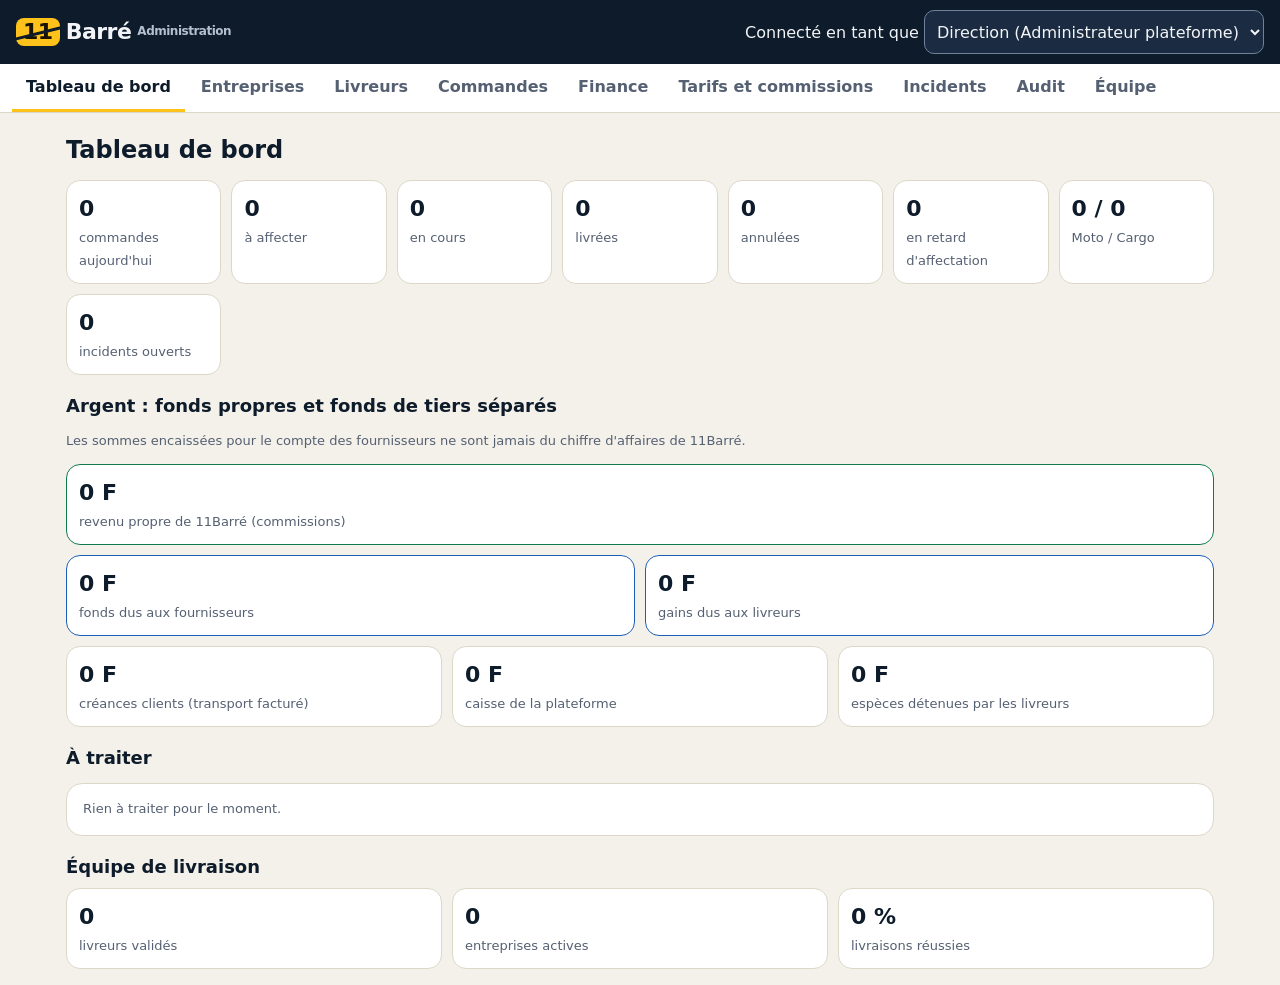
==== commit 4da1b476: "Travaux en cours des agents (instantané) : affectation intelligente, finition des portails, applicat" ====
--- a/admin.html
+++ b/admin.html
@@ -10,43 +10,114 @@
 <link rel="apple-touch-icon" href="icons/admin-apple-180.png">
 <title>11Barré Administration</title>
 <style>
-:root{--bg:#f4f1ea;--card:#fff;--ink:#0d1b2a;--mu:#5b6677;--acc:#ffc21a;--accink:#1a1300;--ok:#138a55;--er:#c62828;--bl:#1c5fb8;--line:#e3ded2;--soft:#efeadf}
-@media (prefers-color-scheme:dark){:root{--bg:#0b141f;--card:#142233;--ink:#f2f4f7;--mu:#9aa7b8;--line:#243449;--soft:#1b2c42;--ok:#3bbf86;--er:#ff7b72;--bl:#7fb2ff}}
+/* ===== KIT UX partagé (identique dans fournisseur.html et admin.html) ===== */
+:root{color-scheme:light dark;--bg:#f4f1ea;--card:#fff;--ink:#0d1b2a;--mu:#556072;--acc:#ffc21a;--accink:#1a1300;--ok:#0f7a4b;--er:#b3261e;--wa:#8a5200;--bl:#1c5fb8;--line:#ddd7c8;--bd:#808a98;--soft:#efeadf;--ring:#1c5fb8;--onc:#fff}
+@media (prefers-color-scheme:dark){:root{--bg:#0b141f;--card:#142233;--ink:#f2f4f7;--mu:#a9b5c5;--line:#2a3b52;--bd:#6f8299;--soft:#1b2c42;--ok:#3bbf86;--er:#ff8a80;--wa:#ffb44d;--bl:#8bb8ff;--ring:#ffc21a;--onc:#06121f}}
+html{scroll-padding-bottom:84px;-webkit-text-size-adjust:100%}
 *{box-sizing:border-box;-webkit-tap-highlight-color:transparent}
-body{margin:0;font:16px/1.45 system-ui,"Segoe UI",Roboto,sans-serif;background:var(--bg);color:var(--ink)}
+body{margin:0;font:16px/1.45 system-ui,"Segoe UI",Roboto,sans-serif;background:var(--bg);color:var(--ink);overflow-wrap:anywhere}
 button,input,select,textarea{font:inherit;color:inherit}button{cursor:pointer}
+:focus-visible{outline:3px solid var(--ring);outline-offset:2px}
+.sr{position:absolute!important;width:1px;height:1px;overflow:hidden;clip:rect(0 0 0 0);white-space:nowrap}
+.skip{position:absolute;left:8px;top:-80px;background:var(--acc);color:var(--accink);padding:10px 14px;border-radius:10px;z-index:100;font-weight:800;text-decoration:none}.skip:focus{top:8px}
 .logo{display:inline-flex;align-items:center;gap:6px;font-weight:900;font-size:22px;letter-spacing:-.5px}
 .logo i{position:relative;font-style:normal;background:var(--acc);color:var(--accink);border-radius:8px;padding:0 7px;line-height:1.25}
 .logo i:after{content:"";position:absolute;left:-3px;right:-3px;top:50%;height:3px;background:var(--ink);transform:rotate(-14deg);border-radius:2px}
 .logo small{font-size:12px;font-weight:800;color:var(--mu)}
-header.top{background:var(--ink);color:#f2f4f7;padding:10px 16px;display:flex;gap:12px;align-items:center;flex-wrap:wrap;justify-content:space-between}
-header.top .logo small{color:#9aa7b8}header.top select{padding:6px 8px;border-radius:10px;border:0;background:#1b2c42;color:#f2f4f7}
-nav.tabs{display:flex;gap:4px;overflow:auto;background:var(--card);border-bottom:1px solid var(--line);padding:0 12px}
-nav.tabs button{border:0;background:none;padding:12px 14px;font-weight:700;color:var(--mu);white-space:nowrap;border-bottom:3px solid transparent;position:relative}
+nav.tabs{display:flex;gap:2px;overflow-x:auto;background:var(--card);border-bottom:1px solid var(--line);padding:0 12px;scrollbar-width:thin}
+nav.tabs button{border:0;background:none;padding:10px 14px;min-height:48px;font-weight:700;color:var(--mu);white-space:nowrap;border-bottom:3px solid transparent;position:relative}
 nav.tabs button.on{color:var(--ink);border-bottom-color:var(--acc)}
-nav.tabs .n{background:var(--er);color:#fff;border-radius:99px;font-size:11px;padding:1px 7px;margin-left:6px}
-main{max-width:1180px;margin:0 auto;padding:16px}
-h1{font-size:24px;margin:4px 0 12px}h2{font-size:18px;margin:18px 0 8px}
+nav.tabs .n{background:var(--er);color:var(--onc);border-radius:99px;font-size:11px;padding:1px 7px;margin-left:6px}
+main{max-width:1180px;margin:0 auto;padding:16px}main:focus{outline:none}
+h1{font-size:24px;margin:4px 0 12px}h2{font-size:18px;margin:18px 0 8px}h1:focus{outline:none}
 .card{background:var(--card);border:1px solid var(--line);border-radius:16px;padding:16px;margin:12px 0}
 .kpi{display:grid;grid-template-columns:repeat(auto-fit,minmax(150px,1fr));gap:10px}.kpi>div{background:var(--card);border:1px solid var(--line);border-radius:14px;padding:12px}.kpi b{display:block;font-size:22px}.kpi span{color:var(--mu);font-size:13px}
+.btn{border:0;border-radius:12px;padding:10px 16px;min-height:44px;font-weight:800;background:var(--acc);color:var(--accink);text-decoration:none;display:inline-flex;align-items:center;justify-content:center;gap:6px}
+.btn.s{background:var(--soft);color:var(--ink);box-shadow:inset 0 0 0 1px var(--line)}.btn.er{background:var(--er);color:var(--onc)}.btn.ok{background:var(--ok);color:var(--onc)}
+.btn.sm{padding:5px 11px;font-size:14px;border-radius:9px;min-height:36px}
+@media (pointer:coarse),(max-width:820px){.btn.sm{min-height:44px;padding:8px 14px}}
+.btn:disabled{opacity:.55;cursor:not-allowed}
+.btn[aria-busy=true]:before{content:"";width:14px;height:14px;border:2px solid currentColor;border-right-color:transparent;border-radius:50%;animation:rot .7s linear infinite}
+@keyframes rot{to{transform:rotate(360deg)}}
+.fld{width:100%;min-height:44px;border:1.5px solid var(--bd);background:var(--card);border-radius:12px;padding:9px 12px}
+textarea.fld{min-height:76px}.fld:focus{outline:3px solid var(--ring);outline-offset:1px}
+.fld[aria-invalid=true]{border-color:var(--er);box-shadow:0 0 0 1px var(--er)}
+.fe{color:var(--er);font-size:13px;font-weight:700;margin:3px 0 0}.fe:empty{display:none}
+.fh{color:var(--mu);font-size:13px;margin:3px 0 0}
+label.l{display:block;font-weight:700;font-size:14px;margin:10px 0 0}
+.fg{min-width:0}
+.grid{display:grid;grid-template-columns:repeat(auto-fit,minmax(min(100%,230px),1fr));gap:0 14px}
+.two{display:grid;grid-template-columns:minmax(0,1.4fr) minmax(0,1fr);gap:16px;align-items:start}@media (max-width:820px){.two{grid-template-columns:1fr}}
+@media (min-width:821px){.stk{position:sticky;top:8px}}
+table{width:100%;border-collapse:collapse;font-size:14px}th{text-align:left;color:var(--mu);font-weight:700;padding:4px 6px;border-bottom:1px solid var(--line);white-space:nowrap}td{padding:9px 6px;border-bottom:1px solid var(--line);vertical-align:top}
+th .sb{background:none;border:0;font:inherit;font-weight:700;color:var(--mu);padding:8px 2px;min-height:40px;border-radius:8px}th .sb:hover{color:var(--ink)}
+.scr{overflow-x:auto;-webkit-overflow-scrolling:touch}tr.k{cursor:pointer}tr.k:hover{background:var(--soft)}
+.lk{background:none;border:0;padding:2px 0;text-align:left;font-weight:800;text-decoration:underline;text-underline-offset:3px;min-height:0}
+.sortbar{display:none;gap:8px;align-items:center;margin:0 0 6px}.sortbar select{flex:1}
+.chip{display:inline-block;border-radius:99px;padding:2px 10px;font-size:12px;font-weight:800;background:var(--soft);box-shadow:inset 0 0 0 1px var(--line);white-space:nowrap}.chip.g{background:var(--ok);color:var(--onc);box-shadow:none}.chip.r{background:var(--er);color:var(--onc);box-shadow:none}.chip.w{background:var(--acc);color:var(--accink);box-shadow:none}.chip.b{background:var(--bl);color:var(--onc);box-shadow:none}
+.nt{color:var(--mu);font-size:13px}.eb{background:var(--soft);border-radius:12px;padding:10px 12px;font-size:14px;margin:8px 0}.ko{color:var(--er)}.okc{color:var(--ok)}
+.eb.w{border-left:5px solid var(--acc)}.eb.er{border-left:5px solid var(--er)}
+.vide{text-align:center;padding:26px 16px}.vide p{margin:6px auto 14px;max-width:46ch;color:var(--mu)}.vide b{font-size:17px}
+.etapes{list-style:none;margin:8px 0 0;padding:0}.etapes li{display:flex;gap:12px;align-items:center;padding:8px 0;border-top:1px solid var(--line)}.etapes li>span:first-child{width:28px;height:28px;border-radius:50%;border:2px solid var(--bd);flex:none;display:grid;place-items:center;font-weight:900}.etapes li.f>span:first-child{background:var(--ok);border-color:var(--ok);color:var(--onc)}.etapes li>div{flex:1;min-width:0}.etapes li.f b{text-decoration:line-through;text-decoration-thickness:1px}
+.prog{height:8px;border-radius:9px;background:var(--soft);overflow:hidden;margin:6px 0}.prog>i{display:block;height:100%;background:var(--ok)}
+.ov{position:fixed;inset:0;background:rgba(5,12,22,.6);z-index:20;display:flex;justify-content:center;align-items:flex-start;overflow:auto;padding:20px 12px;overscroll-behavior:contain}
+.ov.top{z-index:30}
+.pop{background:var(--card);border-radius:18px;width:100%;max-width:640px;padding:18px;margin:auto}.pop:focus{outline:none}
+.pop-h{display:flex;justify-content:space-between;align-items:flex-start;gap:8px}.pop-h h1{margin:0;font-size:22px}
+.x{flex:none;width:44px;height:44px;border-radius:12px;border:0;background:var(--soft);font-size:20px;line-height:1;margin:-6px -6px 0 0}
+.pop-f{display:flex;gap:8px;flex-wrap:wrap;margin-top:14px}
+@media (max-width:640px){.ov{padding:0}.pop{max-width:none;min-height:100%;border-radius:0;padding:14px 14px 18px;margin:0}.pop-f{position:sticky;bottom:0;background:var(--card);padding:10px 0 4px;border-top:1px solid var(--line)}.pop-f .btn{flex:1 1 140px}}
+.hl{display:flex;justify-content:space-between;flex-wrap:wrap;gap:4px 12px;padding:7px 0;border-bottom:1px solid var(--line)}.hl>b{text-align:right;margin-left:auto}
+.tl{list-style:none;margin:6px 0;padding:0 0 0 14px;border-left:3px solid var(--line)}.tl li{padding:3px 0}.tl small{color:var(--mu)}
+.code{font-size:24px;font-weight:900;letter-spacing:.3em;background:var(--soft);border-radius:10px;padding:2px 12px;display:inline-block}
+.row{display:flex;gap:8px;flex-wrap:wrap;align-items:center}
+.tools{display:flex;gap:10px;flex-wrap:wrap;align-items:flex-end}.tools .fg{flex:1;min-width:170px}.tools .fg.w2{flex:2;min-width:220px}
+.vig{display:inline-block;padding:0;border:2px solid var(--bd);border-radius:12px;overflow:hidden;background:var(--soft);width:92px;height:92px;margin:0 8px 8px 0;position:relative}.vig img{width:100%;height:100%;object-fit:cover;display:block}.vig span{position:absolute;left:0;right:0;bottom:0;background:rgba(0,0,0,.72);color:#fff;font-size:11px;font-weight:700;padding:2px 4px;text-align:center}
+.photo{max-width:100%;max-height:70vh;display:block;margin:10px auto;border-radius:12px}
+.tgl{display:flex;gap:10px;align-items:center;font-weight:600;margin-top:10px;min-height:44px}.tgl input{width:24px;height:24px;flex:none}
+#tz{position:fixed;left:0;right:0;bottom:20px;z-index:60;display:flex;justify-content:center;pointer-events:none;padding:0 12px}
+#toast{background:var(--ink);color:var(--card);padding:11px 18px;border-radius:14px;font-size:15px;font-weight:600;max-width:560px;box-shadow:0 6px 24px rgba(0,0,0,.3)}
+.only-print{display:none}
+@media (max-width:640px){
+ nav.tabs{position:fixed;left:0;right:0;bottom:0;z-index:15;border-top:1px solid var(--line);border-bottom:0;box-shadow:0 -4px 14px rgba(0,0,0,.14);padding:0 4px;scroll-snap-type:x proximity}
+ nav.tabs button{min-height:58px;padding:6px 14px;border-bottom:0;border-top:3px solid transparent;scroll-snap-align:center}nav.tabs button.on{border-top-color:var(--acc)}
+ main{padding:12px 12px 90px}#tz{bottom:76px}h1{font-size:22px}
+ .sortbar{display:flex}
+ table.rs,table.rs tbody{display:block}table.rs thead{display:none}
+ table.rs tr{display:block;border:1px solid var(--line);border-radius:12px;margin:8px 0;padding:4px 8px;background:var(--card)}
+ table.rs td{display:flex;justify-content:space-between;gap:14px;border:0;padding:5px 2px;text-align:right;min-width:0}
+ table.rs td::before{content:attr(data-l);color:var(--mu);font-weight:700;text-align:left;flex:none;max-width:42%}
+ table.rs td:not([data-l])::before{content:none}table.rs td:not([data-l]){display:block;text-align:left}
+ table.rs td>*{min-width:0}.card.scr{padding:4px 8px}
+ .hl>b{text-align:left;margin-left:0}
+}
+@media (prefers-reduced-motion:reduce){*{animation:none!important;transition:none!important;scroll-behavior:auto!important}}
+@media print{
+ @page{margin:14mm}
+ html,body{background:#fff!important;color:#000!important}
+ body{font-size:12px;overflow:visible!important}
+ .noprint,header.top,nav.tabs,.skip,#tz,.btn,.x,.sortbar{display:none!important}
+ .only-print{display:block!important}
+ .card,.kpi>div,.pop{border:1px solid #999!important;background:#fff!important;color:#000!important;box-shadow:none!important}
+ .nt,th,.kpi span{color:#333!important}
+ table{font-size:11px}tr{break-inside:avoid}thead{display:table-header-group}
+ body[data-print=releve] main>*:not(.two),body[data-print=releve] .two>*:not(#releve),body[data-print=releve] .ov{display:none!important}
+ body[data-print=releve] .two{display:block!important}body[data-print=releve] #releve{border:0!important;padding:0!important}
+ body[data-print=facture] #app>*:not(.ov){display:none!important}
+ body[data-print=facture] .ov{position:static!important;display:block!important;background:none!important;padding:0!important;overflow:visible!important}
+ body[data-print=facture] .pop{max-width:none!important;border:0!important;padding:0!important;min-height:0!important}
+ .scr{overflow:visible!important}
+}
+nav.tabs{position:relative}
+@media (max-width:640px){.ov.cf{align-items:flex-end}.ov.cf .pop{min-height:0;border-radius:18px 18px 0 0}}
+header.top{background:#0d1b2a;color:#f2f4f7;padding:10px 16px;display:flex;gap:12px;align-items:center;flex-wrap:wrap;justify-content:space-between}
+header.top .logo{color:#f2f4f7}header.top .logo small{color:#b4c0d0}header.top select{padding:6px 8px;min-height:44px;border-radius:10px;border:1.5px solid #6f8299;background:#1b2c42;color:#f2f4f7}
 .kpi.own>div{border-color:var(--ok)}.kpi.tiers>div{border-color:var(--bl)}
-.btn{border:0;border-radius:12px;padding:10px 16px;font-weight:800;background:var(--acc);color:var(--accink)}.btn.s{background:var(--soft);color:var(--ink)}.btn.er{background:var(--er);color:#fff}.btn.ok{background:var(--ok);color:#fff}.btn.sm{padding:6px 10px;font-size:13px;border-radius:9px}.btn:disabled{opacity:.5;cursor:default}
-.fld{width:100%;border:1.5px solid var(--line);background:var(--card);border-radius:12px;padding:9px 12px}.fld:focus{outline:3px solid var(--acc);outline-offset:1px}
-label.l{display:block;font-weight:700;font-size:14px;margin:10px 0 0}
-.grid{display:grid;grid-template-columns:repeat(auto-fit,minmax(200px,1fr));gap:0 14px}
-.two{display:grid;grid-template-columns:minmax(0,1fr) minmax(0,1fr);gap:16px;align-items:start}@media (max-width:860px){.two{grid-template-columns:1fr}}
-table{width:100%;border-collapse:collapse;font-size:14px}th{text-align:left;color:var(--mu);font-weight:700;padding:8px 6px;border-bottom:1px solid var(--line);white-space:nowrap}td{padding:9px 6px;border-bottom:1px solid var(--line);vertical-align:top}
-.scr{overflow:auto}tr.k{cursor:pointer}tr.k:hover{background:var(--soft)}
-.chip{display:inline-block;border-radius:99px;padding:2px 10px;font-size:12px;font-weight:800;background:var(--soft);white-space:nowrap}.chip.g{background:var(--ok);color:#fff}.chip.r{background:var(--er);color:#fff}.chip.w{background:var(--acc);color:var(--accink)}.chip.b{background:var(--bl);color:#fff}
-.nt{color:var(--mu);font-size:13px}.eb{background:var(--soft);border-radius:12px;padding:10px 12px;font-size:14px;margin:8px 0}.ko{color:var(--er)}.okc{color:var(--ok)}
-.ov{position:fixed;inset:0;background:rgba(5,12,22,.55);z-index:20;display:flex;justify-content:center;align-items:flex-start;overflow:auto;padding:20px 12px}
-.pop{background:var(--card);border-radius:18px;width:100%;max-width:680px;padding:18px;margin:auto}
-.hl{display:flex;justify-content:space-between;gap:10px;padding:7px 0;border-bottom:1px solid var(--line)}
-.tl{list-style:none;margin:6px 0;padding:0 0 0 14px;border-left:3px solid var(--line)}.tl li{padding:3px 0}.tl small{color:var(--mu)}
-.alert{display:flex;justify-content:space-between;align-items:center;gap:10px;background:var(--card);border:1px solid var(--line);border-left:5px solid var(--acc);border-radius:12px;padding:10px 12px;margin:8px 0}
-.row{display:flex;gap:8px;flex-wrap:wrap;align-items:center}
-#toast{position:fixed;left:50%;bottom:20px;transform:translateX(-50%);background:var(--ink);color:var(--card);padding:10px 16px;border-radius:99px;z-index:50;font-size:14px;max-width:90%}
+.pop{max-width:680px}
+.alert{display:flex;justify-content:space-between;align-items:center;flex-wrap:wrap;gap:10px;background:var(--card);border:1px solid var(--line);border-left:5px solid var(--acc);border-radius:12px;padding:10px 12px;margin:8px 0}.alert.er{border-left-color:var(--er)}
 pre{white-space:pre-wrap;word-break:break-word;font-size:12px;margin:0}
+table.rs td .fld{min-width:84px}
+@media (max-width:640px){header.top{padding:8px 12px}table.rs td .fld{width:auto;flex:1;max-width:60%}}
 </style>
 </head>
 <body>
@@ -55,9 +126,85 @@
 <script src="moteur.js"></script>
 <script>
 "use strict";
-/* 11Barré Administration — maquette du portail d'administration (dossier fonctionnel §5.1, dossier technique §5 et §9).
-   Remplace les validations « démo » : comptes entreprises, dossiers des livreurs, versements, reversements, règlements, factures.
-   Aucune authentification réelle : on choisit un membre de l'équipe pour tester les rôles. Données locales, partagées avec les autres pages. */
+/* ===== KIT UX partagé (identique dans fournisseur.html et admin.html) : accessibilité, fenêtres, champs, tableaux, CSV ===== */
+const fold=s=>String(s==null?"":s).toLowerCase().normalize("NFD").replace(/[\u0300-\u036f]/g,"");   /* recherche tolérante aux accents et à la casse */
+const csvCell=c=>{let s=String(c==null?"":c);if(/^[=+\-@]/.test(s)&&!/^-?\d+([.,]\d+)?$/.test(s))s="'"+s;return'"'+s.replace(/"/g,'""')+'"'};
+const csv=(nom,lignes)=>{const u=URL.createObjectURL(new Blob(["\ufeff"+lignes.map(r=>r.map(csvCell).join(";")).join("\r\n")],{type:"text/csv;charset=utf-8"})),a=document.createElement("a");a.href=u;a.download=nom;document.body.appendChild(a);a.click();a.remove();setTimeout(()=>URL.revokeObjectURL(u),2000)};
+const okImg=s=>typeof s==="string"&&s.length<8e6&&/^data:image\/(jpeg|png|webp);base64,[A-Za-z0-9+\/=]+$/.test(s);
+/* Notifications annoncées par les lecteurs d'écran (zone aria-live créée une fois) */
+const tz=document.createElement("div");tz.id="tz";tz.setAttribute("role","status");tz.setAttribute("aria-live","polite");tz.setAttribute("aria-atomic","true");document.body.appendChild(tz);
+let ttim=0;const toast=m=>{tz.textContent="";const t=document.createElement("div");t.id="toast";t.textContent=m;tz.appendChild(t);clearTimeout(ttim);ttim=setTimeout(()=>t.remove(),5500)};
+/* Erreurs de champs affichées sous le champ, focus sur le premier champ fautif */
+let ER={};const VAL={},VALG={};
+const fl=(g,k,label,v,o)=>{o=o||{};const id=g+"-"+k,e=ER[g+"."+k],at=`id="${id}" class="fld" data-${g}="${esc(k)}"${e?' aria-invalid="true"':""} aria-describedby="e-${id}${o.h?" h-"+id:""}"${o.req?' aria-required="true"':""} ${o.x||""}`;let c;
+ if(o.t==="select")c=`<select ${at}>${o.opts.map(([a,b])=>`<option value="${esc(a)}" ${String(a)===String(v)?"selected":""}>${esc(b)}</option>`).join("")}</select>`;
+ else if(o.t==="textarea")c=`<textarea ${at} rows="${o.rows||2}">${esc(v)}</textarea>`;else c=`<input ${at} value="${esc(v)}">`;
+ return`<div class="fg"><label class="${o.sr?"sr":"l"}" for="${id}">${label}${o.req?' <span aria-hidden="true">*</span>':""}</label>${c}${o.h?`<div class="fh" id="h-${id}">${o.h}</div>`:""}<div class="fe" id="e-${id}" aria-live="polite">${e?esc(e):""}</div></div>`};
+const fid=key=>{const i=key.indexOf(".");return key.slice(0,i)+"-"+key.slice(i+1)};
+const bad=(map,msg)=>{ER=map;const ks=Object.keys(map);toast(msg||map[ks[0]]);UX.want="#"+CSS.escape(fid(ks[0]));render()};
+const setErr=(el,msg)=>{const g=Object.keys(el.dataset)[0],key=g+"."+el.dataset[g],m=document.getElementById("e-"+el.id);if(msg){ER[key]=msg;el.setAttribute("aria-invalid","true")}else{delete ER[key];el.removeAttribute("aria-invalid")}if(m)m.textContent=msg||""};
+document.addEventListener("input",e=>{const el=e.target;if(el.getAttribute&&el.getAttribute("aria-invalid")==="true")setErr(el,"")},true);
+document.addEventListener("focusout",e=>{const el=e.target;if(!el.dataset||!el.id)return;const g=Object.keys(el.dataset)[0];if(!g)return;const f=VAL[g+"."+el.dataset[g]]||(VALG[g]?v=>VALG[g](el.dataset[g],v):null);if(f&&String(el.value||"").trim()!=="")setErr(el,f(el.value)||"")});
+/* Fenêtres : piège de focus, retour du focus, Échap, arrière-plan inerte */
+const UX={stack:[],depth:0,mk:"",lastSel:null,want:null,conf:null,photo:null,sheetClose(){},
+ sel(el){if(!el||!el.tagName||el===document.body)return null;if(el.id)return"#"+CSS.escape(el.id);const d=el.dataset,ks=Object.keys(d);if(!ks.length)return null;return el.tagName.toLowerCase()+ks.map(k=>"[data-"+k.replace(/[A-Z]/g,c=>"-"+c.toLowerCase())+'="'+String(d[k]).replace(/["\\]/g,"\\$&")+'"]').join("")},
+ focusable(r){return[...r.querySelectorAll('a[href],button:not([disabled]),input:not([disabled]):not([type=hidden]),select:not([disabled]),textarea:not([disabled]),[tabindex]:not([tabindex="-1"])')].filter(e=>e.getClientRects().length)}};
+function paint(app,html,depth,mk){const a=document.activeElement,mine=app.contains(a)&&a!==app,sel=mine?UX.sel(a):null,ss=mine?a.selectionStart:null,se=mine?a.selectionEnd:null,sy=window.scrollY,same=mk===UX.mk,st=[...app.querySelectorAll(".ov")].map(o=>o.scrollTop);
+ app.innerHTML=html;const ov=[...app.querySelectorAll(".ov")],top=ov[ov.length-1];
+ [...app.children].forEach(c=>{c.inert=!!top&&c!==top;if(c.inert)c.setAttribute("aria-hidden","true");else c.removeAttribute("aria-hidden")});
+ document.body.style.overflow=top?"hidden":"";
+ const on=app.querySelector("nav.tabs .on");if(on){const n=on.parentElement;n.scrollLeft=Math.max(0,on.offsetLeft-(n.clientWidth-on.offsetWidth)/2)}
+ let f=null;
+ if(depth>UX.depth){for(let i=UX.depth;i<depth;i++)UX.stack.push(UX.lastSel);f="first"}
+ else if(depth<UX.depth){let o=null;for(let i=depth;i<UX.depth;i++)o=UX.stack.pop();f=o||"main"}
+ else if(depth&&!same)f="first";
+ UX.depth=depth;UX.mk=mk;
+ if(UX.want){const n=app.querySelector(UX.want);UX.want=null;if(n){n.focus();n.scrollIntoView({block:"center"});return}}
+ if(f==="first"){const p=top.querySelector(".pop"),af=p.querySelector("[data-autofocus]");(af||p).focus({preventScroll:true});top.scrollTop=0;return}
+ if(f){const n=f==="main"?null:app.querySelector(f);const m=n||app.querySelector("main");if(m){if(!n)m.setAttribute("tabindex","-1");m.focus({preventScroll:true})}window.scrollTo(0,sy);return}
+ window.scrollTo(0,sy);if(same)ov.forEach((o,i)=>{if(st[i])o.scrollTop=st[i]});
+ if(sel){const n=app.querySelector(sel);if(n){n.focus({preventScroll:true});try{if(ss!=null)n.setSelectionRange(ss,se)}catch(e){}}}}
+/* Confirmation avant une action irréversible */
+function confirmer(c){UX.conf=c;render()}
+const confV=()=>{const c=UX.conf;if(!c)return"";return`<div class="ov top cf" data-a="fermerov"><div class="pop" role="alertdialog" aria-modal="true" aria-labelledby="cf-t" aria-describedby="cf-d" style="max-width:480px"><h1 id="cf-t">${esc(c.titre)}</h1><p id="cf-d">${esc(c.texte)}</p>${c.extra||""}<div class="pop-f"><button type="button" class="btn s" data-a="confirmno" data-autofocus>${esc(c.non||"Non, revenir")}</button><button type="button" class="btn ${c.danger?"er":""}" data-a="confirmok">${esc(c.ok)}</button></div></div></div>`};
+/* Photos de preuve (order.preuves) en miniatures cliquables */
+const PTL={collecte:"collecte",livraison:"livraison"};
+const preuves=o=>(Array.isArray(o.preuves)?o.preuves:[]).filter(p=>p&&okImg(p.photo));
+const preuvesV=o=>{const L=preuves(o);if(!L.length)return"";return`<h2>Photos de preuve</h2><div>${L.map((p,i)=>`<button type="button" class="vig" data-a="photo" data-o="${esc(o.id)}" data-i="${i}" aria-label="Agrandir la photo de ${esc(PTL[p.type]||p.type)}"><img src="${p.photo}" alt="Photo de ${esc(PTL[p.type]||p.type||"preuve")}" loading="lazy"><span>${esc(PTL[p.type]||p.type||"")}</span></button>`).join("")}</div><p class="nt">Touchez une photo pour l'agrandir.</p>`};
+const photoV=()=>{const p=UX.photo;if(!p)return"";return`<div class="ov top" data-a="fermerov"><div class="pop" role="dialog" aria-modal="true" aria-labelledby="ph-t"><div class="pop-h"><h1 id="ph-t">Photo de ${esc(PTL[p.type]||p.type||"preuve")}</h1><button type="button" class="x" data-a="fermertop" aria-label="Fermer la photo" data-autofocus>✕</button></div><img class="photo" src="${p.photo}" alt="Photo de ${esc(PTL[p.type]||p.type||"preuve")}${p.at?", prise le "+esc(new Date(p.at).toLocaleString("fr-FR")):""}"><p class="nt">${p.at?"Prise le "+esc(new Date(p.at).toLocaleString("fr-FR")):""}${p.par?" par "+esc(p.par):""}</p></div></div>`};
+/* Tableaux : tri par colonne mémorisé, cartes empilées sur téléphone, « voir plus » au-delà de 25 lignes */
+const SORT={},PG={};
+const tri=(id,def)=>{if(!SORT[id])SORT[id]=LS.get("tri_"+id,null)||def||{k:null,d:1};return SORT[id]};
+const trier=(L,id,def,get)=>{const s=tri(id,def),g=get[s.k];if(!g)return L;return L.slice().sort((a,b)=>{const x=g(a),y=g(b);return(typeof x==="string"||typeof y==="string"?String(x).localeCompare(String(y),"fr",{sensitivity:"base",numeric:true}):x-y)*s.d})};
+const lk=(a,t)=>`<button type="button" class="lk" ${a}>${t}</button>`;
+const tbl=(id,cols,rows,cap)=>{const s=tri(id),sc=cols.filter(c=>c.s);
+ return(sc.length?`<div class="sortbar"><label for="ss-${id}">Trier par</label><select id="ss-${id}" class="fld" data-sortsel="${id}">${sc.map(c=>[1,-1].map(d=>`<option value="${c.s}:${d}" ${s.k===c.s&&s.d===d?"selected":""}>${c.h} (${d>0?"croissant":"décroissant"})</option>`).join("")).join("")}</select></div>`:"")+
+ `<div class="scr"><table class="rs"><caption class="sr">${esc(cap||"")}</caption><thead><tr>${cols.map(c=>`<th scope="col"${c.s?` aria-sort="${s.k===c.s?(s.d>0?"ascending":"descending"):"none"}"`:""}>${c.s?`<button type="button" class="sb" data-a="trier" data-id="${id}" data-s="${c.s}">${c.h}<span aria-hidden="true">${s.k===c.s?(s.d>0?" ▲":" ▼"):" ↕"}</span></button>`:c.h}</th>`).join("")}</tr></thead><tbody>${rows.map(r=>`<tr${r.k?' class="k" data-row="1"':""}>${r.c.map((c,i)=>`<td${cols[i]&&cols[i].h?` data-l="${esc(cols[i].h)}"`:""}>${c}</td>`).join("")}</tr>`).join("")}</tbody></table></div>`};
+const page=(L,id)=>{const k=PG[id]||25;return{rows:L.slice(0,k),rest:Math.max(0,L.length-k)}};
+const plusB=(id,rest)=>rest>0?`<div class="row" style="justify-content:center;margin:8px 0"><button type="button" class="btn s" data-a="plus" data-id="${id}">Voir ${Math.min(25,rest)} de plus (${rest} restante${rest>1?"s":""})</button></div>`:"";
+const vide=(titre,texte,actions)=>`<div class="card vide"><b>${titre}</b><p>${texte}</p>${actions?`<div class="row" style="justify-content:center">${actions}</div>`:""}</div>`;
+const imprimer=mode=>{document.body.dataset.print=mode;setTimeout(()=>window.print(),60)};
+window.addEventListener("afterprint",()=>{delete document.body.dataset.print});
+/* Actions génériques (fusionnées dans A par la page) et événements communs */
+const KA={
+ confirmok(){const c=UX.conf;if(!c)return;UX.conf=null;try{c.fn()}finally{render()}},confirmno(){UX.conf=null;render()},
+ fermertop(){closeTop()},fermerov(t,e){if(e.target===t)closeTop()},
+ plus(t){PG[t.dataset.id]=(PG[t.dataset.id]||25)+25;render()},
+ trier(t){const s=tri(t.dataset.id);if(s.k===t.dataset.s)s.d*=-1;else{s.k=t.dataset.s;s.d=1}LS.set("tri_"+t.dataset.id,s);PG[t.dataset.id]=0;render()},
+ photo(t){const o=LIV.lire().find(x=>x.id===t.dataset.o),p=o&&preuves(o)[+t.dataset.i];if(!p)return;UX.photo=p;render()}};
+function closeTop(){if(UX.conf)UX.conf=null;else if(UX.photo)UX.photo=null;else UX.sheetClose();render()}
+document.addEventListener("click",e=>{const row=e.target.closest("tr[data-row]");if(row&&!e.target.closest("button,a,input,select,textarea,label")){const b=row.querySelector("button.lk");if(b){b.click();return}}
+ const t=e.target.closest("[data-a]");if(!t)return;const f=A[t.dataset.a];if(!f)return;if(t.dataset.a!=="confirmok")ER={};UX.lastSel=UX.sel(t);f(t,e)});
+document.addEventListener("change",e=>{const d=e.target.dataset;if(d&&d.sortsel){const[k,n]=e.target.value.split(":"),s=tri(d.sortsel);s.k=k;s.d=+n;LS.set("tri_"+d.sortsel,s);PG[d.sortsel]=0;render()}});
+document.addEventListener("keydown",e=>{const ov=document.querySelectorAll("#app .ov"),top=ov[ov.length-1];if(!top)return;
+ if(e.key==="Escape"){e.preventDefault();closeTop();return}
+ if(e.key!=="Tab")return;const p=top.querySelector(".pop"),f=UX.focusable(p),a=document.activeElement,i=f.indexOf(a);
+ if(!f.length){e.preventDefault();p.focus();return}
+ if(e.shiftKey){if(i<=0){e.preventDefault();f[f.length-1].focus()}}else if(i<0||i===f.length-1){e.preventDefault();f[0].focus()}});
+/* ===== fin du kit ===== */
+/* 11Barré Administration (dossier fonctionnel §5.1, dossier technique §5 et §9) : comptes entreprises, dossiers des livreurs, versements,
+   reversements, règlements, factures, tarifs, incidents, audit. Pas d'authentification réelle : on choisit un membre de l'équipe pour tester
+   les rôles. Données locales, partagées avec les autres pages. */
 const planActif=()=>LS.get("plan",null)||M.PLAN_DEFAUT;
 const REGL=Coll("reglements");
 const EQUIPE_DEF=[{id:"a1",nom:"Direction",role:"admin"},{id:"a2",nom:"Opérations",role:"operations"},{id:"a3",nom:"Comptabilité",role:"finance"},{id:"a4",nom:"Support",role:"support"}];
@@ -66,19 +213,24 @@
 const TABS=[["tableau","Tableau de bord"],["comptes","Entreprises"],["livreurs","Livreurs"],["commandes","Commandes"],["finance","Finance"],["tarifs","Tarifs et commissions"],["incidents","Incidents"],["audit","Audit"],["equipe","Équipe"]];
 const SL={draft:["Brouillon","n"],quoted:["Devis","n"],awaiting_payment:["Attente de paiement","w"],ready_for_assignment:["À affecter","w"],assigned:["Affectée","b"],courier_to_pickup:["Vers la collecte","b"],picked_up:["Colis récupéré","b"],in_transit:["En transit","b"],arrived:["Arrivé","b"],delivered:["Livrée","g"],cancelled:["Annulée","r"],failed_delivery:["Échec","r"],return_required:["Retour à faire","w"],returned:["Retournée","n"]};
 const STC={en_verification:["En vérification","w"],valide:["Validé","g"],complement:["Complément demandé","w"],refuse:["Refusé","r"],suspendu:["Suspendu","r"]};
+const OFS={proposee:["Proposée","w"],acceptee:["Acceptée","g"],refusee:["Refusée","r"],expiree:["Expirée","n"]};
 const OUVERT=["ready_for_assignment","assigned","courier_to_pickup","picked_up","in_transit","arrived"];
 const OPS={wave:"Wave",orange:"Orange Money",mtn:"MTN MoMo",virement:"Virement bancaire",cash:"Espèces"};
-const ST={user:LS.get("adm_user","a1"),tab:"tableau",sheet:null,motif:"",q:"",filtre:"",ref:"",remise:"0",plan:null,pmotif:"",sim:{cat:"lm",km:"6",vit:"std",remise:"0",porte:false},rapp:"",rapres:null,affecte:"",nm:{nom:"",role:"operations"},fa:{q:""},reg:{m:"",ref:""}};
+const ST={user:LS.get("adm_user","a1"),tab:"tableau",sheet:null,motif:"",q:"",fl:LS.get("adm_fl",{}),ref:"",remise:"0",plan:null,pmotif:"",sim:{cat:"lm",km:"6",vit:"std",remise:"0",porte:false},rapp:"",rapres:null,affecte:"",nm:{nom:"",role:"operations"},reg:{m:"",ref:""}};
 const equipe=()=>LS.get("equipe",null)||EQUIPE_DEF,moi=()=>equipe().find(e=>e.id===ST.user)||equipe()[0],peut=p=>(PERM[moi().role]||[]).includes(p);
 const ledger=()=>M.chargerLivre(LS.get("ledger",null)),sauveL=L=>LS.set("ledger",{tx:L.tx});
 const dt=t=>t?new Date(t).toLocaleString("fr-FR",{day:"2-digit",month:"2-digit",hour:"2-digit",minute:"2-digit"}):"—";
 const chip=(s,tab)=>{const l=(tab||SL)[s]||[s,"n"];return`<span class="chip ${l[1]}">${esc(l[0])}</span>`};
-const toast=m=>{document.querySelectorAll("#toast").forEach(x=>x.remove());const t=document.createElement("div");t.id="toast";t.textContent=m;document.body.appendChild(t);setTimeout(()=>t.remove(),3000)};
 const ordres=()=>LIV.lire().sort((a,b)=>b.cree_le-a.cree_le),orgNom=id=>(ORGS.get(id)||{}).nom||id;
 const retard=o=>o.statut==="ready_for_assignment"&&Date.now()-((o.evenements||[]).slice(-1)[0]||{at:o.cree_le}).at>planActif().seuils.delai_affectation_min*60000;
+const sansCand=o=>o.sans_candidat===true&&o.statut==="ready_for_assignment";
 const motifOk=()=>ST.motif.trim().length>=3?ST.motif.trim():null;
-const telecharger=(nom,lignes)=>{const u=URL.createObjectURL(new Blob([lignes.map(r=>r.map(c=>'"'+String(c==null?"":c).replace(/"/g,'""')+'"').join(";")).join("\n")],{type:"text/csv"})),a=document.createElement("a");a.href=u;a.download=nom;a.click();setTimeout(()=>URL.revokeObjectURL(u),2000)};
+const num=s=>String(s==null?"":s).trim()===""?NaN:Number(String(s).trim().replace(",","."));
 const somme=(L,pref,sens)=>{let d=0,c=0;L.tx.forEach(t=>t.lignes.forEach(l=>{if(l.compte.startsWith(pref)){d+=l.debit;c+=l.credit}}));return sens==="credit"?c-d:d-c};
+const flt=t=>ST.fl[t]||"",setFlt=(t,v)=>{ST.fl[t]=v;LS.set("adm_fl",ST.fl)};
+UX.sheetClose=()=>{ST.sheet=null;ST.motif=""};
+const ALL_PG=["acomptes","alivreurs","acmd","ainc","aaud","ajrn"];
+const razPg=()=>ALL_PG.forEach(k=>PG[k]=0);
 /* ---------- À traiter (compteurs) ---------- */
 function aTraiter(){const LG=ledger(),L=ordres(),liv=LIVREURS.liste();return{
  comptes:ORGS.liste().filter(o=>o.statut==="en_verification").length,
@@ -87,127 +239,183 @@
  reversements:REVERS.liste().filter(r=>r.statut==="attente").length+REGL.liste().filter(r=>r.statut==="attente").length,
  factures:(LS.get("factures",[])).filter(f=>f.statut==="emise").length,
  sansAffectation:L.filter(retard).length,
+ sansCandidat:L.filter(sansCand).length,
+ alerteCmd:L.filter(o=>retard(o)||sansCand(o)).length,
  docsExpires:liv.filter(l=>l.statut==="valide"&&!M.docsValides(l)).length,
  incidents:INCID.liste().filter(i=>i.statut!=="clos").length,
  integrite:M.equilibre(LG)}}
 /* ---------- Vues ---------- */
+const barre=(cle,ph,filtres,exp)=>`<div class="card"><div class="tools">${fl("q","1","Rechercher",ST.q,{x:`type="search" autocomplete="off" placeholder="${esc(ph)}"`}).replace('class="fg"','class="fg w2"')}${filtres?fl("filtre","1","Statut",flt(cle),{t:"select",opts:filtres}):""}${exp?`<button type="button" class="btn s" data-a="${exp}">Exporter en CSV</button>`:""}</div></div>`;
+const videLis=(n,total,vide0,effacer)=>!total?vide0:!n?vide("Aucun résultat","Rien ne correspond à la recherche ou au filtre choisi.",'<button type="button" class="btn" data-a="effacer">Effacer la recherche et le filtre</button>'):"";
 function dashV(){const L=ordres(),aj=new Date().toDateString(),LG=ledger(),n=aTraiter(),liv=LIVREURS.liste();
  const c=f=>L.filter(f).length,aujd=c(o=>new Date(o.cree_le).toDateString()===aj);
- const al=[["comptes",n.comptes,"compte(s) entreprise à valider","comptes"],["livreurs",n.livreurs,"dossier(s) de livreur à contrôler","livreurs"],["versements",n.versements,"versement(s) de livreur à valider","finance"],["reversements",n.reversements,"reversement(s) / règlement(s) en attente d'approbation","finance"],["factures",n.factures,"facture(s) émise(s) non payée(s)","finance"],["sansAffectation",n.sansAffectation,"commande(s) sans affectation depuis plus de "+planActif().seuils.delai_affectation_min+" min","commandes"],["docsExpires",n.docsExpires,"livreur(s) validé(s) avec assurance expirée","livreurs"],["incidents",n.incidents,"incident(s) ouvert(s)","incidents"]].filter(a=>a[1]>0&&peut(a[3]));
+ const al=[["comptes",n.comptes,"compte(s) entreprise à valider","comptes"],["livreurs",n.livreurs,"dossier(s) de livreur à contrôler","livreurs"],["versements",n.versements,"versement(s) de livreur à valider","finance"],["reversements",n.reversements,"reversement(s) / règlement(s) en attente d'approbation","finance"],["factures",n.factures,"facture(s) émise(s) non payée(s)","finance"],["sansCandidat",n.sansCandidat,"commande(s) sans livreur disponible : aucun livreur n'a pu être trouvé","commandes","sanscand"],["sansAffectation",n.sansAffectation,"commande(s) sans affectation depuis plus de "+planActif().seuils.delai_affectation_min+" min","commandes","retard"],["docsExpires",n.docsExpires,"livreur(s) validé(s) avec assurance expirée","livreurs"],["incidents",n.incidents,"incident(s) ouvert(s)","incidents"]].filter(a=>a[1]>0&&peut(a[3]));
  return`<h1>Tableau de bord</h1><div class="kpi"><div><b>${aujd}</b><span>commandes aujourd'hui</span></div><div><b>${c(o=>o.statut==="ready_for_assignment")}</b><span>à affecter</span></div><div><b>${c(o=>OUVERT.includes(o.statut)&&o.statut!=="ready_for_assignment")}</b><span>en cours</span></div><div><b>${c(o=>o.statut==="delivered")}</b><span>livrées</span></div><div><b>${c(o=>o.statut==="cancelled")}</b><span>annulées</span></div><div><b>${c(retard)}</b><span>en retard d'affectation</span></div><div><b>${c(o=>o.mode==="moto")} / ${c(o=>o.mode==="cargo")}</b><span>Moto / Cargo</span></div><div><b>${n.incidents}</b><span>incidents ouverts</span></div></div>
  <h2>Argent : fonds propres et fonds de tiers séparés</h2><p class="nt">Les sommes encaissées pour le compte des fournisseurs ne sont jamais du chiffre d'affaires de 11Barré.</p>
  <div class="kpi own"><div><b>${F(M.revenuPropre(LG))}</b><span>revenu propre de 11Barré (commissions)</span></div></div><div class="kpi tiers" style="margin-top:10px"><div><b>${F(M.fondsTiers(LG))}</b><span>fonds dus aux fournisseurs</span></div><div><b>${F(somme(LG,"dette_livreur:","credit"))}</b><span>gains dus aux livreurs</span></div></div><div class="kpi" style="margin-top:10px"><div><b>${F(somme(LG,"creance_client:","debit"))}</b><span>créances clients (transport facturé)</span></div><div><b>${F(somme(LG,"caisse","debit"))}</b><span>caisse de la plateforme</span></div><div><b>${F(somme(LG,"especes:","debit"))}</b><span>espèces détenues par les livreurs</span></div></div>
- ${n.integrite?"":'<div class="alert" style="border-left-color:var(--er)"><b>Alerte : le journal financier est déséquilibré.</b></div>'}
- <h2>À traiter</h2>${al.length?al.map(a=>`<div class="alert"><span><b>${a[1]}</b> ${esc(a[2])}</span><button class="btn s sm" data-a="tab" data-t="${a[3]}">Ouvrir</button></div>`).join(""):'<div class="card nt">Rien à traiter pour le moment.</div>'}
+ ${n.integrite?"":'<div class="alert er" role="alert"><b>Alerte : le journal financier est déséquilibré.</b></div>'}
+ <h2>À traiter</h2>${al.length?al.map(a=>`<div class="alert ${a[0]==="sansCandidat"?"er":""}"><span><b>${a[1]}</b> ${esc(a[2])}</span><button type="button" class="btn s sm" data-a="tab" data-t="${a[3]}" ${a[4]?`data-fl="${a[4]}"`:""}>Ouvrir</button></div>`).join(""):'<div class="card nt">Rien à traiter pour le moment.</div>'}
  <h2>Équipe de livraison</h2><div class="kpi"><div><b>${liv.filter(l=>l.statut==="valide").length}</b><span>livreurs validés</span></div><div><b>${ORGS.liste().filter(o=>o.statut==="valide").length}</b><span>entreprises actives</span></div><div><b>${Math.round(L.filter(o=>o.statut==="delivered").length/Math.max(1,L.filter(o=>["delivered","failed_delivery","cancelled"].includes(o.statut)).length)*100)} %</b><span>livraisons réussies</span></div></div>`}
-function comptesV(){const L=ORGS.liste().sort((a,b)=>b.cree_le-a.cree_le),q=ST.q.toLowerCase();return`<h1>Entreprises et fournisseurs</h1><div class="card"><input class="fld" data-q="1" placeholder="Rechercher" value="${esc(ST.q)}"></div><div class="card scr"><table><tr><th>Entreprise</th><th>Type</th><th>Statut</th><th>Remise</th><th>Livraisons</th><th>Créé le</th></tr>${L.filter(o=>!q||(o.nom+o.email).toLowerCase().includes(q)).map(o=>`<tr class="k" data-a="ouvrir" data-t="org" data-id="${o.id}"><td><b>${esc(o.nom)}</b><br><span class="nt">${esc(o.email)}</span></td><td>${o.type==="entreprise"?"Entreprise cliente":"Fournisseur"}</td><td>${chip(o.statut,STC)}</td><td>${o.remise?Math.round(o.remise*100)+" %":"—"}</td><td>${LIV.lire().filter(x=>x.org===o.id).length}</td><td>${dt(o.cree_le)}</td></tr>`).join("")||'<tr><td colspan="6" class="nt">Aucune entreprise inscrite.</td></tr>'}</table></div>`}
-function livreursV(){const L=LIVREURS.liste().sort((a,b)=>b.cree_le-a.cree_le),LG=ledger(),q=ST.q.toLowerCase();return`<h1>Livreurs et flotte</h1><div class="card"><input class="fld" data-q="1" placeholder="Rechercher" value="${esc(ST.q)}"></div><div class="card scr"><table><tr><th>Nom</th><th>Type</th><th>Statut</th><th>Véhicule</th><th>Assurance</th><th>Courses</th><th>Solde</th></tr>${L.filter(l=>!q||l.nom.toLowerCase().includes(q)).map(l=>{const exp=l.dossier&&l.dossier.assurance_exp,ok=M.docsValides(l),p=M.soldeLivreur(LG,l.id);return`<tr class="k" data-a="ouvrir" data-t="liv" data-id="${l.id}"><td><b>${esc(l.nom)}</b><br><span class="nt">${esc(l.tel||"")}</span></td><td>${l.type==="livreur"?"Livreur Moto":"Chauffeur / Cargo"}</td><td>${chip(l.statut,STC)}${l.statut==="en_verification"&&!l.dossier?'<br><span class="nt">dossier non envoyé</span>':""}</td><td>${esc(l.dossier?l.dossier.plaque:"—")}</td><td>${exp?(ok?esc(exp):'<span class="ko">expirée '+esc(exp)+"</span>"):"—"}</td><td>${LIV.lire().filter(o=>o.chauffeur&&o.chauffeur.id===l.id&&o.statut==="delivered").length}</td><td>${F(p.solde)}</td></tr>`}).join("")||'<tr><td colspan="7" class="nt">Aucun livreur inscrit.</td></tr>'}</table></div>`}
-function cmdV(){const q=ST.q.toLowerCase(),f=ST.filtre;const L=ordres().filter(o=>(!f||(f==="cours"?OUVERT.includes(o.statut):f==="retard"?retard(o):f==="livree"?o.statut==="delivered":["cancelled","failed_delivery","returned","return_required"].includes(o.statut)))&&(!q||(o.ref+o.orgNom+o.dest.nom+o.a.n).toLowerCase().includes(q)));
- return`<h1>Commandes</h1><div class="card row"><input class="fld" style="flex:2;min-width:180px" data-q="1" placeholder="Référence, entreprise, destinataire…" value="${esc(ST.q)}"><select class="fld" style="flex:1;min-width:150px" data-filtre="1"><option value="">Tous les statuts</option><option value="cours" ${f==="cours"?"selected":""}>En cours</option><option value="retard" ${f==="retard"?"selected":""}>En retard d'affectation</option><option value="livree" ${f==="livree"?"selected":""}>Livrées</option><option value="autre" ${f==="autre"?"selected":""}>Annulées et échecs</option></select></div><div class="card scr"><table><tr><th>Référence</th><th>Entreprise</th><th>Mode</th><th>Destination</th><th>Statut</th><th>Livreur</th><th>Total</th><th>Créée</th></tr>${L.map(o=>`<tr class="k" data-a="ouvrir" data-t="cmd" data-id="${o.id}"><td><b>${esc(o.ref)}</b></td><td>${esc(o.orgNom)}</td><td>${o.mode==="moto"?"Moto":"Cargo"}</td><td>${esc(o.a.n)}</td><td>${chip(o.statut)}${retard(o)?' <span class="chip r">retard</span>':""}</td><td>${o.chauffeur?esc(o.chauffeur.nom):"—"}</td><td>${F(o.devis.total)}</td><td>${dt(o.cree_le)}</td></tr>`).join("")||'<tr><td colspan="8" class="nt">Aucune commande.</td></tr>'}</table></div>`}
+const OPT_ST=[["","Tous les statuts"]].concat(Object.entries(STC).map(([k,v])=>[k,v[0]]));
+function comptesV(){const all=ORGS.liste(),q=fold(ST.q.trim()),f=flt("comptes"),cnt={};LIV.lire().forEach(x=>{cnt[x.org]=(cnt[x.org]||0)+1});
+ const G={nom:o=>o.nom,type:o=>o.type,statut:o=>STC[o.statut]?STC[o.statut][0]:o.statut,remise:o=>o.remise||0,nb:o=>cnt[o.id]||0,date:o=>o.cree_le};
+ const L=trier(all.filter(o=>(!f||o.statut===f)&&(!q||fold(o.nom+" "+o.email+" "+o.tel).includes(q))),"acomptes",{k:"date",d:-1},G),pg=page(L,"acomptes");
+ return`<h1>Entreprises et fournisseurs</h1>${barre("comptes","Nom, e-mail, téléphone",OPT_ST)}${videLis(L.length,all.length,vide("Aucune entreprise inscrite","Les comptes créés depuis le portail entreprises apparaîtront ici pour validation."),1)||`<p class="nt" aria-live="polite">${L.length} entreprise${L.length>1?"s":""}</p><div class="card">${tbl("acomptes",[{h:"Entreprise",s:"nom"},{h:"Type",s:"type"},{h:"Statut",s:"statut"},{h:"Remise",s:"remise"},{h:"Livraisons",s:"nb"},{h:"Créé le",s:"date"}],pg.rows.map(o=>({k:1,c:[`${lk(`data-a="ouvrir" data-t="org" data-id="${esc(o.id)}"`,esc(o.nom))}<br><span class="nt">${esc(o.email)}</span>`,o.type==="entreprise"?"Entreprise cliente":"Fournisseur",chip(o.statut,STC),o.remise?Math.round(o.remise*100)+" %":"—",cnt[o.id]||0,dt(o.cree_le)]})),"Entreprises")}${plusB("acomptes",pg.rest)}</div>`}`}
+function livreursV(){const all=LIVREURS.liste(),q=fold(ST.q.trim()),f=flt("livreurs"),LG=ledger(),liv=LIV.lire(),nb={};liv.forEach(o=>{if(o.chauffeur&&o.statut==="delivered")nb[o.chauffeur.id]=(nb[o.chauffeur.id]||0)+1});const sol={};all.forEach(l=>{sol[l.id]=M.soldeLivreur(LG,l.id)});
+ const G={nom:l=>l.nom,type:l=>l.type,statut:l=>STC[l.statut]?STC[l.statut][0]:l.statut,veh:l=>l.dossier?l.dossier.plaque:"",assu:l=>l.dossier?l.dossier.assurance_exp:"",nb:l=>nb[l.id]||0,solde:l=>sol[l.id].solde,date:l=>l.cree_le};
+ const L=trier(all.filter(l=>(!f||l.statut===f)&&(!q||fold(l.nom+" "+(l.tel||"")+" "+(l.dossier?l.dossier.plaque:"")).includes(q))),"alivreurs",{k:"date",d:-1},G),pg=page(L,"alivreurs");
+ return`<h1>Livreurs et flotte</h1>${barre("livreurs","Nom, téléphone, plaque",OPT_ST)}${videLis(L.length,all.length,vide("Aucun livreur inscrit","Les livreurs s'inscrivent depuis l'espace livreur ; leur dossier arrive ici pour contrôle."),1)||`<p class="nt" aria-live="polite">${L.length} livreur${L.length>1?"s":""}</p><div class="card">${tbl("alivreurs",[{h:"Nom",s:"nom"},{h:"Type",s:"type"},{h:"Statut",s:"statut"},{h:"Véhicule",s:"veh"},{h:"Assurance",s:"assu"},{h:"Courses",s:"nb"},{h:"Solde",s:"solde"}],pg.rows.map(l=>{const exp=l.dossier&&l.dossier.assurance_exp,ok=M.docsValides(l);return{k:1,c:[`${lk(`data-a="ouvrir" data-t="liv" data-id="${esc(l.id)}"`,esc(l.nom))}<br><span class="nt">${esc(l.tel||"")}</span>`,l.type==="livreur"?"Livreur Moto":"Chauffeur / Cargo",chip(l.statut,STC)+(l.statut==="en_verification"&&!l.dossier?'<br><span class="nt">dossier non envoyé</span>':""),esc(l.dossier?l.dossier.plaque:"—"),exp?(ok?esc(exp):'<span class="ko">expirée '+esc(exp)+"</span>"):"—",nb[l.id]||0,F(sol[l.id].solde)]}}),"Livreurs")}${plusB("alivreurs",pg.rest)}</div>`}`}
+const OPT_CMD=[["","Tous les statuts"],["cours","En cours"],["retard","En retard d'affectation"],["sanscand","Sans livreur disponible"],["livree","Livrées"],["autre","Annulées et échecs"]];
+const FCMD={"":()=>true,cours:o=>OUVERT.includes(o.statut),retard,sanscand:sansCand,livree:o=>o.statut==="delivered",autre:o=>["cancelled","failed_delivery","returned","return_required"].includes(o.statut)};
+const GCMD={ref:o=>o.ref,org:o=>o.orgNom||"",mode:o=>o.mode,ville:o=>o.a.n,statut:o=>(SL[o.statut]||[o.statut])[0],liv:o=>o.chauffeur?o.chauffeur.nom:"",total:o=>o.devis.total,date:o=>o.cree_le};
+const listeCmd=()=>{const q=fold(ST.q.trim()),f=FCMD[flt("commandes")]||FCMD[""];return trier(ordres().filter(o=>f(o)&&(!q||fold([o.ref,o.refExt,o.orgNom,o.dest.nom,o.a.n,o.chauffeur?o.chauffeur.nom:""].join(" ")).includes(q))),"acmd",{k:"date",d:-1},GCMD)};
+function cmdV(){const all=ordres(),L=listeCmd(),pg=page(L,"acmd");
+ return`<h1>Commandes</h1>${barre("commandes","Référence, entreprise, destinataire, livreur…",OPT_CMD,"exportcmd")}${videLis(L.length,all.length,vide("Aucune commande","Les commandes créées depuis le portail entreprises ou l'application client apparaîtront ici."),1)||`<p class="nt" aria-live="polite">${L.length} commande${L.length>1?"s":""}${L.length<all.length?" sur "+all.length:""}</p><div class="card">${tbl("acmd",[{h:"Référence",s:"ref"},{h:"Entreprise",s:"org"},{h:"Mode",s:"mode"},{h:"Destination",s:"ville"},{h:"Statut",s:"statut"},{h:"Livreur",s:"liv"},{h:"Total",s:"total"},{h:"Créée",s:"date"}],pg.rows.map(o=>({k:1,c:[lk(`data-a="ouvrir" data-t="cmd" data-id="${esc(o.id)}"`,esc(o.ref)),esc(o.orgNom),o.mode==="moto"?"Moto":"Cargo",esc(o.a.n),chip(o.statut)+(retard(o)?' <span class="chip r">retard</span>':"")+(sansCand(o)?' <span class="chip r">sans livreur disponible</span>':""),o.chauffeur?esc(o.chauffeur.nom):"—",F(o.devis.total),dt(o.cree_le)]})),"Commandes")}${plusB("acmd",pg.rest)}</div>`}`}
 function finV(){const LG=ledger(),seuil=planActif().seuils.approbation_double,liv=LIVREURS.liste(),orgs=ORGS.liste(),w=peut("w_fin");
  const vers=VERS.liste().filter(v=>v.statut==="attente"),file=REVERS.liste().filter(r=>r.statut==="attente").map(r=>({k:"rev",id:r.id,qui:orgNom(r.org),m:r.m,detail:(OPS[r.op]||r.op)+" "+r.c,approbations:r.approbations||[],at:r.at})).concat(REGL.liste().filter(r=>r.statut==="attente").map(r=>({k:"reg",id:r.id,qui:r.nom,m:r.m,detail:"Règlement livreur · réf. "+r.reference,approbations:r.approbations||[],at:r.at}))),fac=LS.get("factures",[]).filter(f=>f.statut==="emise");
- const caisse=somme(LG,"caisse","debit");
- return`<h1>Finance</h1><div class="kpi"><div><b>${F(caisse)}</b><span>caisse de la plateforme</span></div><div><b>${F(M.revenuPropre(LG))}</b><span>revenu propre</span></div><div><b>${F(M.fondsTiers(LG))}</b><span>fonds de tiers</span></div><div><b>${M.equilibre(LG)?"Équilibré":"DÉSÉQUILIBRÉ"}</b><span>contrôle du journal (${LG.tx.length} écritures)</span></div></div>
- <h2>Versements de livreurs à valider</h2><div class="card">${vers.length?vers.map(v=>{const p=M.soldeLivreur(LG,v.livreur);return`<div class="hl"><span><b>${esc(v.nom)}</b> · ${F(v.m)} · ${esc(OPS[v.mode]||v.mode)}${v.ref?" · réf. "+esc(v.ref):""}<br><span class="nt">${dt(v.at)} · espèces détenues : ${F(p.especes)} · vérifiez la réception avant de valider</span></span><span class="row"><button class="btn ok sm" data-a="validervers" data-id="${v.id}" ${w?"":"disabled"}>Valider</button><button class="btn er sm" data-a="rejetervers" data-id="${v.id}" ${w?"":"disabled"}>Rejeter</button></span></div>`}).join(""):'<p class="nt">Aucun versement en attente.</p>'}<label class="l">Motif (obligatoire pour rejeter)<input class="fld" data-m="1" value="${esc(ST.motif)}" maxlength="120"></label></div>
- <h2>Reversements et règlements à approuver</h2><div class="card">${file.length?file.map(r=>{const pret=r.approbations.length>=(r.m>seuil?2:1);return`<div class="hl"><span><b>${esc(r.qui)}</b> · ${F(r.m)}<br><span class="nt">${esc(r.detail)} · ${dt(r.at)}${r.m>seuil?" · <b>double approbation</b> (au-delà de "+F(seuil)+")":""}<br>Approbations : ${r.approbations.length?r.approbations.map(a=>esc(a.nom)).join(", "):"aucune"}</span></span><span class="row">${pret?`<button class="btn ok sm" data-a="executer" data-k="${r.k}" data-id="${r.id}" ${w?"":"disabled"}>Exécuter</button>`:`<button class="btn sm" data-a="approuver" data-k="${r.k}" data-id="${r.id}" ${w?"":"disabled"}>Approuver</button>`}<button class="btn er sm" data-a="refuserdem" data-k="${r.k}" data-id="${r.id}" ${w?"":"disabled"}>Refuser</button></span></div>`}).join(""):'<p class="nt">Aucune demande en attente.</p>'}</div>
- <h2>Factures émises non payées</h2><div class="card">${fac.length?fac.map(f=>`<div class="hl"><span><b>${esc(f.numero)}</b> · ${esc(f.clientNom)} · ${F(f.total)}<br><span class="nt">${dt(f.emise_le)}</span></span><button class="btn ok sm" data-a="payerfac" data-id="${f.numero}" ${w?"":"disabled"}>Enregistrer le paiement</button></div>`).join("")+`<label class="l">Référence du paiement reçu<input class="fld" data-ref="1" value="${esc(ST.ref)}" maxlength="40"></label>`:'<p class="nt">Aucune facture en attente.</p>'}</div>
- <div class="two"><div class="card scr"><h2 style="margin-top:0">Livreurs : soldes</h2><table><tr><th>Livreur</th><th>Gains dus</th><th>Espèces</th><th>Solde</th><th></th></tr>${liv.map(l=>({l,p:M.soldeLivreur(LG,l.id)})).filter(x=>x.p.gains||x.p.especes).map(x=>`<tr><td>${esc(x.l.nom)}</td><td>${F(x.p.gains)}</td><td>${F(x.p.especes)}</td><td class="${x.p.solde<0?"ko":""}">${F(x.p.solde)}</td><td>${x.p.gains>0?`<button class="btn s sm" data-a="regler" data-id="${x.l.id}" ${w?"":"disabled"}>Régler</button>`:""}</td></tr>`).join("")||'<tr><td colspan="5" class="nt">Aucun mouvement.</td></tr>'}</table></div>
- <div class="card scr"><h2 style="margin-top:0">Fournisseurs et clients</h2><table><tr><th>Entreprise</th><th>Fonds dus (COD)</th><th>À payer à 11Barré</th></tr>${orgs.map(o=>({o,d:M.solde(LG,"dette_fournisseur:"+o.id).net,c:M.creance(LG,o.id)})).filter(x=>x.d||x.c).map(x=>`<tr><td>${esc(x.o.nom)}</td><td>${F(x.d)}</td><td>${F(x.c)}</td></tr>`).join("")||'<tr><td colspan="3" class="nt">Aucun mouvement.</td></tr>'}</table></div></div>
- <div class="two"><div class="card"><h2 style="margin-top:0">Rapprochement</h2><p class="nt">Comparez la caisse du journal au relevé de l'opérateur de paiement. L'écart est signalé, jamais corrigé automatiquement.</p><label class="l">Montant du relevé (F)<input class="fld" data-rapp="1" inputmode="numeric" value="${esc(ST.rapp)}"></label><button class="btn s" style="margin-top:8px" data-a="rapprocher">Comparer</button>${ST.rapres?`<div class="eb">Journal : <b>${F(ST.rapres.journal)}</b> · Relevé : <b>${F(ST.rapres.prestataire)}</b><br>${ST.rapres.statut==="ok"?'<span class="okc">Concordance</span>':'<span class="ko">Écart de '+F(ST.rapres.ecart)+" à investiguer</span>"}</div>`:""}</div>
- <div class="card scr"><h2 style="margin-top:0">Journal</h2><div class="row" style="margin-bottom:6px"><button class="btn s sm" data-a="exportj">Exporter en CSV</button></div><table><tr><th>N°</th><th>Date</th><th>Type</th><th>Écritures</th></tr>${LG.tx.slice(-25).reverse().map(t=>`<tr><td>${t.seq}</td><td>${dt(t.at)}</td><td>${esc(t.type)}<br><span class="nt">${esc(t.ref)}</span></td><td class="nt">${t.lignes.map(l=>(l.debit?"D ":"C ")+esc(l.compte)+" "+(l.debit||l.credit)).join("<br>")}</td></tr>`).join("")||'<tr><td colspan="4" class="nt">Journal vide.</td></tr>'}</table></div></div>`}
-function tarifsV(){const p=ST.plan||(ST.plan=JSON.parse(JSON.stringify(planActif()))),hist=LS.get("plans",[]),s=ST.sim,w=peut("tarifs");let dv;try{dv=M.devis(p,{cat:s.cat,km:+s.km||0,vitesse:s.vit,porte:s.porte,remise:(+s.remise||0)/100})}catch(e){dv=null}
- const num=(path,v,ex)=>`<input class="fld" data-pl="${path}" inputmode="decimal" value="${esc(v)}" ${ex||""}>`;
- return`<h1>Tarifs et commissions</h1><p class="nt">Plan actif : <b>${esc(p.nom)}</b> · version ${p.version} · en vigueur depuis le ${esc(p.actif_depuis)}${p.demonstration?' · <span class="ko">grille de démonstration, à remplacer par la grille réelle validée</span>':""}${p.modifie_par?" · modifié par "+esc(p.modifie_par):""}</p>
- <div class="two"><div class="card scr"><h2 style="margin-top:0">Grille par catégorie</h2><table><tr><th>Catégorie</th><th>Base (F)</th><th>Par km (F)</th><th>Minimum (F)</th></tr>${Object.entries(p.categories).map(([k,c])=>`<tr><td><b>${k}</b> <span class="nt">${esc(c.mode)}</span></td><td>${num("categories."+k+".base",c.base)}</td><td>${num("categories."+k+".km",c.km)}</td><td>${num("categories."+k+".min",c.min)}</td></tr>`).join("")}</table>
- <h2>Vitesses (multiplicateur)</h2><div class="grid">${Object.entries(p.vitesses).map(([k,v])=>`<label class="l">${k}${num("vitesses."+k,v)}</label>`).join("")}</div><h2>Options et règles</h2><div class="grid"><label class="l">Porte à porte (F)${num("options.porte_a_porte",p.options.porte_a_porte)}</label><label class="l">Arrondi (F)${num("arrondi",p.arrondi)}</label><label class="l">Validité du devis (min)${num("validite_devis_min",p.validite_devis_min)}</label><label class="l">Plancher livraison (F)${num("plancher_vitesse",p.plancher_vitesse)}</label></div>
- <h2>Commission</h2><div class="grid"><label class="l">Type<select class="fld" data-pl="commission.type"><option value="pourcentage" ${p.commission.type==="pourcentage"?"selected":""}>Pourcentage</option><option value="fixe" ${p.commission.type==="fixe"?"selected":""}>Montant fixe (F)</option></select></label><label class="l">Valeur ${p.commission.type==="pourcentage"?"(0,15 = 15 %)":"(F)"}${num("commission.valeur",p.commission.valeur)}</label></div>
- <h2>Seuils et délais</h2><div class="grid"><label class="l">Moto : poids max (kg)${num("seuils.moto_poids_max_kg",p.seuils.moto_poids_max_kg)}</label><label class="l">Moto : volume max (m³)${num("seuils.moto_volume_max_m3",p.seuils.moto_volume_max_m3)}</label><label class="l">Camionnette : poids max (kg)${num("seuils.utilitaire_poids_max_kg",p.seuils.utilitaire_poids_max_kg)}</label><label class="l">Camionnette : volume max (m³)${num("seuils.utilitaire_volume_max_m3",p.seuils.utilitaire_volume_max_m3)}</label><label class="l">Double approbation au-delà de (F)${num("seuils.approbation_double",p.seuils.approbation_double)}</label><label class="l">Alerte sans affectation après (min)${num("seuils.delai_affectation_min",p.seuils.delai_affectation_min)}</label></div>
- <label class="l">Motif de la modification (obligatoire)<input class="fld" data-pm="1" value="${esc(ST.pmotif)}" maxlength="140"></label><div class="row" style="margin-top:10px"><button class="btn" data-a="enregistrerplan" ${w?"":"disabled"}>Enregistrer une nouvelle version</button><button class="btn s" data-a="annulerplan">Annuler les modifications</button></div>${w?"":'<p class="nt">Réservé à l\'administrateur.</p>'}<p class="nt">Les applications déjà ouvertes rechargent la grille à leur prochain chargement. Taux de commission plafonné à 50 % ; toute modification est tracée dans l'audit.</p></div>
- <div><div class="card"><h2 style="margin-top:0">Simulateur</h2><div class="grid"><label class="l">Catégorie<select class="fld" data-sim="cat">${Object.keys(p.categories).map(k=>`<option ${s.cat===k?"selected":""}>${k}</option>`).join("")}</select></label><label class="l">Distance (km)<input class="fld" data-sim="km" inputmode="decimal" value="${esc(s.km)}"></label><label class="l">Vitesse<select class="fld" data-sim="vit">${Object.keys(p.vitesses).map(k=>`<option ${s.vit===k?"selected":""}>${k}</option>`).join("")}</select></label><label class="l">Remise contrat (%)<input class="fld" data-sim="remise" inputmode="decimal" value="${esc(s.remise)}"></label></div><label class="l" style="display:flex;gap:8px;align-items:center"><input type="checkbox" data-sim="porte" ${s.porte?"checked":""}> Porte à porte</label><div id="simres" style="margin-top:8px">${simHtml(dv,p)}</div></div>
+ const caisse=somme(LG,"caisse","debit"),jr=LG.tx.slice().reverse(),pj=page(jr,"ajrn"),dis=w?"":"disabled";
+ const sol=liv.map(l=>({l,p:M.soldeLivreur(LG,l.id)})).filter(x=>x.p.gains||x.p.especes),dor=orgs.map(o=>({o,d:M.solde(LG,"dette_fournisseur:"+o.id).net,c:M.creance(LG,o.id)})).filter(x=>x.d||x.c);
+ return`<h1>Finance</h1>${w?"":'<div class="eb">Votre rôle permet de consulter la finance mais pas de la modifier.</div>'}<div class="kpi"><div><b>${F(caisse)}</b><span>caisse de la plateforme</span></div><div><b>${F(M.revenuPropre(LG))}</b><span>revenu propre</span></div><div><b>${F(M.fondsTiers(LG))}</b><span>fonds de tiers</span></div><div><b>${M.equilibre(LG)?"Équilibré":"DÉSÉQUILIBRÉ"}</b><span>contrôle du journal (${LG.tx.length} écritures)</span></div></div>
+ <h2>Versements de livreurs à valider</h2><div class="card">${vers.length?vers.map(v=>{const p=M.soldeLivreur(LG,v.livreur);return`<div class="hl"><span><b>${esc(v.nom)}</b> · ${F(v.m)} · ${esc(OPS[v.mode]||v.mode)}${v.ref?" · réf. "+esc(v.ref):""}<br><span class="nt">${dt(v.at)} · espèces détenues : ${F(p.especes)} · vérifiez la réception avant de valider</span></span><span class="row"><button type="button" class="btn ok sm" data-a="validervers" data-id="${esc(v.id)}" ${dis}>Valider</button><button type="button" class="btn er sm" data-a="rejetervers" data-id="${esc(v.id)}" ${dis}>Rejeter</button></span></div>`}).join(""):'<p class="nt">Aucun versement en attente.</p>'}${fl("m","1","Motif (obligatoire pour rejeter)",ST.motif,{x:'maxlength="120"'})}</div>
+ <h2>Reversements et règlements à approuver</h2><div class="card">${file.length?file.map(r=>{const pret=r.approbations.length>=(r.m>seuil?2:1);return`<div class="hl"><span><b>${esc(r.qui)}</b> · ${F(r.m)}<br><span class="nt">${esc(r.detail)} · ${dt(r.at)}${r.m>seuil?" · <b>double approbation</b> (au-delà de "+F(seuil)+")":""}<br>Approbations : ${r.approbations.length?r.approbations.map(a=>esc(a.nom)).join(", "):"aucune"}</span></span><span class="row">${pret?`<button type="button" class="btn ok sm" data-a="executer" data-k="${r.k}" data-id="${esc(r.id)}" ${dis}>Exécuter</button>`:`<button type="button" class="btn sm" data-a="approuver" data-k="${r.k}" data-id="${esc(r.id)}" ${dis}>Approuver</button>`}<button type="button" class="btn er sm" data-a="refuserdem" data-k="${r.k}" data-id="${esc(r.id)}" ${dis}>Refuser</button></span></div>`}).join(""):'<p class="nt">Aucune demande en attente.</p>'}</div>
+ <h2>Factures émises non payées</h2><div class="card">${fac.length?fac.map(f=>`<div class="hl"><span><b>${esc(f.numero)}</b> · ${esc(f.clientNom)} · ${F(f.total)}<br><span class="nt">${dt(f.emise_le)}</span></span><button type="button" class="btn ok sm" data-a="payerfac" data-id="${esc(f.numero)}" ${dis}>Enregistrer le paiement</button></div>`).join("")+fl("ref","1","Référence du paiement reçu",ST.ref,{x:'maxlength="40"'}):'<p class="nt">Aucune facture en attente.</p>'}</div>
+ <div class="two"><div class="card"><h2 style="margin-top:0">Livreurs : soldes</h2>${sol.length?tbl("asol",[{h:"Livreur"},{h:"Gains dus"},{h:"Espèces"},{h:"Solde"},{h:""}],sol.map(x=>({c:[esc(x.l.nom),F(x.p.gains),F(x.p.especes),`<span class="${x.p.solde<0?"ko":""}">${F(x.p.solde)}</span>`,x.p.gains>0?`<button type="button" class="btn s sm" data-a="regler" data-id="${esc(x.l.id)}" ${dis}>Régler</button>`:""]})),"Soldes des livreurs"):'<p class="nt">Aucun mouvement pour le moment.</p>'}</div>
+ <div class="card"><h2 style="margin-top:0">Fournisseurs et clients</h2>${dor.length?tbl("adet",[{h:"Entreprise"},{h:"Fonds dus (COD)"},{h:"À payer à 11Barré"}],dor.map(x=>({c:[esc(x.o.nom),F(x.d),F(x.c)]})),"Fournisseurs et clients"):'<p class="nt">Aucun mouvement pour le moment.</p>'}</div></div>
+ <div class="two"><div class="card"><h2 style="margin-top:0">Rapprochement</h2><p class="nt">Comparez la caisse du journal au relevé de l'opérateur de paiement. L'écart est signalé, jamais corrigé automatiquement.</p>${fl("rapp","1","Montant du relevé (F)",ST.rapp,{x:'inputmode="numeric"'})}<button type="button" class="btn s" style="margin-top:8px" data-a="rapprocher">Comparer</button>${ST.rapres?`<div class="eb" role="status">Journal : <b>${F(ST.rapres.journal)}</b> · Relevé : <b>${F(ST.rapres.prestataire)}</b><br>${ST.rapres.statut==="ok"?'<span class="okc">Concordance</span>':'<span class="ko">Écart de '+F(ST.rapres.ecart)+" à investiguer</span>"}</div>`:""}</div>
+ <div class="card"><h2 style="margin-top:0">Journal</h2><div class="row" style="margin-bottom:6px"><button type="button" class="btn s sm" data-a="exportj">Exporter en CSV</button></div>${jr.length?tbl("ajrn",[{h:"N°"},{h:"Date"},{h:"Type"},{h:"Écritures"}],pj.rows.map(t=>({c:[t.seq,dt(t.at),`${esc(t.type)}<br><span class="nt">${esc(t.ref)}</span>`,`<span class="nt">${t.lignes.map(l=>(l.debit?"D ":"C ")+esc(l.compte)+" "+(l.debit||l.credit)).join("<br>")}</span>`]})),"Journal comptable")+plusB("ajrn",pj.rest):'<p class="nt">Le journal est vide : il se remplit à chaque livraison clôturée.</p>'}</div></div>`}
+/* ----- Tarifs : sections générées à partir des clés du plan (de nouveaux paramètres du moteur apparaissent sans modifier cette page) ----- */
+const LBL={moto_poids_max_kg:"Moto : poids max (kg)",moto_volume_max_m3:"Moto : volume max (m³)",utilitaire_poids_max_kg:"Camionnette : poids max (kg)",utilitaire_volume_max_m3:"Camionnette : volume max (m³)",approbation_double:"Double approbation au-delà de (F)",delai_affectation_min:"Alerte sans affectation après (min)",porte_a_porte:"Porte à porte (F)",arrondi:"Arrondi (F)",validite_devis_min:"Validité du devis (min)",plancher_vitesse:"Plancher livraison (F)"};
+const lbl=k=>LBL[k]||k,MIN1=["arrondi","validite_devis_min","plancher_vitesse"],GENERAL=p=>Object.keys(p).filter(k=>k!=="version"&&typeof planActif()[k]==="number");
+const type=(g,k)=>typeof(g?(planActif()[g]||{}):planActif())[k];
+function champPlan(p,g,k){const path=g?g+"."+k:k,v=g?p[g][k]:p[k],t=type(g,k);if(t==="boolean")return`<label class="tgl"><input type="checkbox" data-plb="${esc(path)}" ${v?"checked":""}> ${esc(lbl(k))}</label>`;return fl("pl",path,esc(lbl(k)),v,{x:t==="number"?'inputmode="decimal"':""})}
+/** Contrôle générique d'un plan : renvoie {chemin: message}. Valable pour toute clé ajoutée par le moteur. */
+function erreursPlan(p){const e={},n=num,pos=(path,msg,ok)=>{if(!e[path]&&!ok)e[path]=msg};
+ Object.entries(p.categories).forEach(([k,c])=>["base","km","min"].forEach(f=>{const v=n(c[f]),pa="categories."+k+"."+f;pos(pa,"Catégorie "+k+" : "+f+" doit être un entier positif ou nul",Number.isInteger(v)&&v>=0)}));
+ Object.keys(p.vitesses).forEach(k=>{const v=n(p.vitesses[k]);pos("vitesses."+k,"Vitesse "+k+" : multiplicateur supérieur à 0 et au plus 5",v>0&&v<=5)});
+ GENERAL(p).forEach(k=>{const v=n(p[k]);pos(k,lbl(k)+" invalide : "+(MIN1.includes(k)?"1 au minimum":"nombre positif ou nul"),isFinite(v)&&v>=(MIN1.includes(k)?1:0))});
+ Object.keys(p.options||{}).forEach(k=>{if(type("options",k)==="number"){const v=n(p.options[k]);pos("options."+k,lbl(k)+" invalide : nombre positif ou nul",isFinite(v)&&v>=0)}});
+ Object.keys(p.seuils||{}).forEach(k=>{if(type("seuils",k)==="number"){const v=n(p.seuils[k]);pos("seuils."+k,lbl(k)+" invalide : nombre supérieur à 0",isFinite(v)&&v>0)}});
+ const cv=n(p.commission.valeur);if(p.commission.type==="pourcentage")pos("commission.valeur","Commission en pourcentage : entre 0 et 0,5 (50 % maximum)",cv>=0&&cv<=0.5);else pos("commission.valeur","Commission fixe : entier positif ou nul",Number.isInteger(cv)&&cv>=0);
+ return e}
+const validerPlan=p=>{const e=erreursPlan(p),k=Object.keys(e)[0];return k?e[k]:null};
+/** Copie du plan avec les nombres convertis (la saisie est du texte, la virgule décimale est acceptée). */
+function normaliserPlan(p){const c=JSON.parse(JSON.stringify(p)),ref=planActif(),walk=(cur,r)=>{Object.keys(cur).forEach(k=>{if(typeof r[k]==="number")cur[k]=num(cur[k]);else if(r[k]&&typeof r[k]==="object"&&cur[k]&&typeof cur[k]==="object")walk(cur[k],r[k]);else if(typeof r[k]==="boolean")cur[k]=!!cur[k]});},
+ catsNouvelles=Object.keys(c.categories).filter(k=>!(k in ref.categories));walk(c,ref);catsNouvelles.forEach(k=>["base","km","min"].forEach(f=>{c.categories[k][f]=num(c.categories[k][f])}));return c}
+VALG.pl=(path,v)=>{if(!ST.plan)return"";return erreursPlan(ST.plan)[path]||""};
+VAL["rem.1"]=v=>{const n=num(v);return n>=0&&n<=50?"":"La remise doit être comprise entre 0 et 50 %"};
+VAL["rapp.1"]=v=>isFinite(num(v))?"":"Indiquez le montant du relevé, en francs";
+function tarifsV(){const p=ST.plan||(ST.plan=JSON.parse(JSON.stringify(planActif()))),hist=LS.get("plans",[]),s=ST.sim,w=peut("tarifs");let dv;try{dv=M.devis(normaliserPlan(p),{cat:s.cat,km:num(s.km)||0,vitesse:s.vit,porte:s.porte,remise:(num(s.remise)||0)/100})}catch(e){dv=null}
+ const gen=GENERAL(p),opt=Object.keys(p.options||{}),seu=Object.keys(p.seuils||{});
+ return`<h1>Tarifs et commissions</h1><p class="nt">Plan actif : <b>${esc(p.nom)}</b> · version ${p.version} · en vigueur depuis le ${esc(p.actif_depuis)}${p.demonstration?' · <span class="ko">grille provisoire, à remplacer par la grille réelle validée</span>':""}${p.modifie_par?" · modifié par "+esc(p.modifie_par):""}</p>${w?"":'<div class="eb">Réservé à l\'administrateur : vous pouvez consulter la grille mais pas la modifier.</div>'}
+ <div class="two"><div class="card"><h2 style="margin-top:0">Grille par catégorie</h2>${tbl("acat",[{h:"Catégorie"},{h:"Base (F)"},{h:"Par km (F)"},{h:"Minimum (F)"}],Object.entries(p.categories).map(([k,c])=>({c:[`<b>${esc(k)}</b> <span class="nt">${esc(c.mode)}</span>`].concat(["base","km","min"].map(f=>fl("pl","categories."+k+"."+f,esc(k)+" : "+({base:"base",km:"par km",min:"minimum"})[f],c[f],{sr:1,x:'inputmode="decimal"'})))})),"Grille par catégorie")}
+ <h2>Vitesses (multiplicateur)</h2><div class="grid">${Object.entries(p.vitesses).map(([k,v])=>fl("pl","vitesses."+k,esc(k),v,{x:'inputmode="decimal"'})).join("")}</div>
+ ${gen.length?`<h2>Règles générales</h2><div class="grid">${gen.map(k=>champPlan(p,"",k)).join("")}</div>`:""}${opt.length?`<h2>Options</h2><div class="grid">${opt.map(k=>champPlan(p,"options",k)).join("")}</div>`:""}
+ <h2>Commission</h2><div class="grid">${fl("pl","commission.type","Type",p.commission.type,{t:"select",opts:[["pourcentage","Pourcentage"],["fixe","Montant fixe (F)"]]})}${fl("pl","commission.valeur","Valeur "+(p.commission.type==="pourcentage"?"(0,15 = 15 %)":"(F)"),p.commission.valeur,{x:'inputmode="decimal"'})}</div>
+ ${seu.length?`<h2>Seuils et délais</h2><div class="grid">${seu.map(k=>champPlan(p,"seuils",k)).join("")}</div>`:""}
+ ${fl("pm","1","Motif de la modification (obligatoire)",ST.pmotif,{x:'maxlength="140"'})}<div class="row" style="margin-top:10px"><button type="button" class="btn" data-a="enregistrerplan" ${w?"":"disabled"}>Enregistrer une nouvelle version</button><button type="button" class="btn s" data-a="annulerplan">Annuler les modifications</button></div>${w?"":'<p class="nt">Réservé à l\'administrateur.</p>'}<p class="nt">Les applications déjà ouvertes rechargent la grille à leur prochain chargement. Taux de commission plafonné à 50 % ; toute modification est tracée dans l'audit.</p></div>
+ <div><div class="card"><h2 style="margin-top:0">Simulateur</h2><div class="grid">${fl("sim","cat","Catégorie",s.cat,{t:"select",opts:Object.keys(p.categories).map(k=>[k,k])})}${fl("sim","km","Distance (km)",s.km,{x:'inputmode="decimal"'})}${fl("sim","vit","Vitesse",s.vit,{t:"select",opts:Object.keys(p.vitesses).map(k=>[k,k])})}${fl("sim","remise","Remise contrat (%)",s.remise,{x:'inputmode="decimal"'})}</div><label class="tgl"><input type="checkbox" data-sim="porte" ${s.porte?"checked":""}> Porte à porte</label><div id="simres" aria-live="polite" style="margin-top:8px">${simHtml(dv,p)}</div></div>
  <div class="card"><h2 style="margin-top:0">Historique des versions</h2>${hist.length?hist.slice().reverse().map(h=>`<div class="hl"><span><b>Version ${h.version}</b> <span class="nt">du ${esc(h.actif_depuis)}${h.modifie_par?" · "+esc(h.modifie_par):""}</span></span></div>`).join(""):'<p class="nt">Aucune version précédente.</p>'}</div></div></div>`}
-const simHtml=(dv,p)=>{if(!dv)return'<p class="ko">Paramètres invalides</p>';const r=M.repartition(p,dv.total);return dv.lignes.map(l=>`<div class="hl"><span>${esc(l.libelle)}</span><b>${l.montant<0?"− ":""}${F(Math.abs(l.montant))}</b></div>`).join("")+`<div class="hl"><b>Total client</b><b>${F(dv.total)}</b></div><div class="hl"><span>Rémunération du livreur</span><span>${F(r.livreur)}</span></div><div class="hl"><span>Commission de 11Barré</span><span>${F(r.plateforme)}</span></div>`};
-function incV(){const L=INCID.liste().sort((a,b)=>b.at-a.at),w=peut("w_cmd")||peut("valider")||moi().role==="support";return`<h1>Incidents</h1><div class="card scr"><table><tr><th>Date</th><th>Type</th><th>Livreur</th><th>Commande</th><th>Statut</th><th>Traitement</th></tr>${L.map(i=>`<tr><td>${dt(i.at)}</td><td>${i.type==="sos"?'<span class="chip r">SOS</span>':esc(i.type)}</td><td>${esc(i.nom||"")}</td><td>${esc(i.commande?((LIV.lire().find(o=>o.id===i.commande)||{}).ref||i.commande):"—")}</td><td>${chip(i.statut,{ouvert:["Ouvert","r"],pris:["Pris en charge","w"],clos:["Clos","g"]})}</td><td>${i.statut==="ouvert"?`<button class="btn sm" data-a="prendre" data-id="${i.id}" ${w?"":"disabled"}>Prendre en charge</button>`:i.statut==="pris"?`<span class="nt">${esc(i.pris_par)}</span> <button class="btn ok sm" data-a="clore" data-id="${i.id}">Clôturer</button>`:`<span class="nt">${esc(i.resolution||"")}</span>`}</td></tr>`).join("")||'<tr><td colspan="6" class="nt">Aucun incident.</td></tr>'}</table><label class="l">Résolution ou motif (obligatoire pour clôturer)<input class="fld" data-m="1" value="${esc(ST.motif)}" maxlength="160"></label></div>`}
-function auditV(){const q=ST.q.toLowerCase(),L=AUDIT.liste().sort((a,b)=>b.at-a.at).filter(a=>!q||(a.acteur+a.action+a.entite+a.ref+a.motif).toLowerCase().includes(q));return`<h1>Journal d'audit</h1><p class="nt">Registre en ajout seul : aucune entrée ne peut être modifiée ni supprimée depuis l'interface.</p><div class="card row"><input class="fld" style="flex:1" data-q="1" placeholder="Rechercher (acteur, action, référence, motif)" value="${esc(ST.q)}"><button class="btn s" data-a="exporta">Exporter en CSV</button></div><div class="card scr"><table><tr><th>Date</th><th>Acteur</th><th>Action</th><th>Objet</th><th>Motif</th><th>Avant → après</th></tr>${L.slice(0,200).map(a=>`<tr><td>${dt(a.at)}</td><td>${esc(a.acteur)}<br><span class="nt">${esc(ROLESA[a.role]||a.role)}</span></td><td>${esc(a.action)}</td><td>${esc(a.entite)}<br><span class="nt">${esc(a.ref)}</span></td><td>${esc(a.motif)}</td><td class="nt"><pre>${esc(JSON.stringify(a.avant))} → ${esc(JSON.stringify(a.apres))}</pre></td></tr>`).join("")||'<tr><td colspan="6" class="nt">Aucune entrée.</td></tr>'}</table></div>`}
-function equipeV(){return`<h1>Équipe 11Barré</h1><div class="card">${equipe().map(e=>`<div class="hl"><span><b>${esc(e.nom)}</b> <span class="chip">${esc(ROLESA[e.role])}</span></span>${["a1"].includes(e.id)||e.id===ST.user?"":`<button class="btn s sm" data-a="retirer" data-id="${e.id}">Retirer</button>`}</div>`).join("")}<div class="grid" style="margin-top:10px"><label class="l">Nom<input class="fld" data-nm="nom" value="${esc(ST.nm.nom)}" maxlength="50"></label><label class="l">Rôle<select class="fld" data-nm="role">${Object.entries(ROLESA).map(([k,v])=>`<option value="${k}" ${ST.nm.role===k?"selected":""}>${v}</option>`).join("")}</select></label></div><button class="btn" style="margin-top:10px" data-a="ajouter">Ajouter</button></div><div class="card nt"><b>Droits :</b> l'administrateur a accès à tout ; les opérations gèrent comptes, livreurs, commandes et incidents ; le comptable gère la finance sans modifier les commandes ; le support consulte et traite les incidents. Authentification réelle à brancher avant mise en service.</div>`}
+const simHtml=(dv,p)=>{if(!dv)return'<p class="ko">Paramètres invalides : corrigez les champs signalés.</p>';const r=M.repartition(normaliserPlan(p),dv.total);return dv.lignes.map(l=>`<div class="hl"><span>${esc(l.libelle)}</span><b>${l.montant<0?"− ":""}${F(Math.abs(l.montant))}</b></div>`).join("")+`<div class="hl"><b>Total client</b><b>${F(dv.total)}</b></div><div class="hl"><span>Rémunération du livreur</span><span>${F(r.livreur)}</span></div><div class="hl"><span>Commission de 11Barré</span><span>${F(r.plateforme)}</span></div>`};
+function incV(){const L=INCID.liste().sort((a,b)=>b.at-a.at),w=peut("w_cmd")||peut("valider")||moi().role==="support",pg=page(L,"ainc"),ord=LIV.lire();
+ return`<h1>Incidents</h1>${L.length?`<div class="card">${tbl("ainc",[{h:"Date"},{h:"Type"},{h:"Livreur"},{h:"Commande"},{h:"Statut"},{h:"Traitement"}],pg.rows.map(i=>({c:[dt(i.at),i.type==="sos"?'<span class="chip r">SOS</span>':esc(i.type),esc(i.nom||""),esc(i.commande?((ord.find(o=>o.id===i.commande)||{}).ref||i.commande):"—"),chip(i.statut,{ouvert:["Ouvert","r"],pris:["Pris en charge","w"],clos:["Clos","g"]}),i.statut==="ouvert"?`<button type="button" class="btn sm" data-a="prendre" data-id="${esc(i.id)}" ${w?"":"disabled"}>Prendre en charge</button>`:i.statut==="pris"?`<span class="nt">${esc(i.pris_par)}</span> <button type="button" class="btn ok sm" data-a="clore" data-id="${esc(i.id)}">Clôturer</button>`:`<span class="nt">${esc(i.resolution||"")}</span>`]})),"Incidents")}${plusB("ainc",pg.rest)}${fl("m","1","Résolution ou motif (obligatoire pour clôturer)",ST.motif,{x:'maxlength="160"'})}</div>`:vide("Aucun incident","Les alertes SOS et les signalements des livreurs apparaîtront ici.")}`}
+const AL={compte_valide:"Compte validé",compte_suspendu:"Compte suspendu",compte_refuse:"Compte refusé",compte_complement:"Complément demandé",remise_contrat:"Remise de contrat",livreur_valide:"Livreur validé",livreur_suspendu:"Livreur suspendu",livreur_refuse:"Livreur refusé",livreur_complement:"Complément demandé au livreur",affectation_manuelle:"Affectation manuelle",reaffectation:"Réaffectation",annulation:"Annulation de commande",versement_valide:"Versement validé",versement_rejete:"Versement rejeté",approbation:"Approbation",reversement_execute:"Reversement exécuté",reglement_demande:"Règlement demandé",reglement_execute:"Règlement exécuté",demande_refusee:"Demande refusée",facture_payee:"Facture payée",ecart_rapprochement:"Écart de rapprochement",plan_tarifaire:"Nouvelle grille tarifaire",incident_pris:"Incident pris en charge",incident_clos:"Incident clôturé",membre_ajoute:"Membre ajouté",membre_retire:"Membre retiré"};
+function auditV(){const q=fold(ST.q.trim()),all=AUDIT.liste().sort((a,b)=>b.at-a.at),L=all.filter(a=>!q||fold([a.acteur,a.action,AL[a.action],a.entite,a.ref,a.motif].join(" ")).includes(q)),pg=page(L,"aaud");
+ return`<h1>Journal d'audit</h1><p class="nt">Registre en ajout seul : aucune entrée ne peut être modifiée ni supprimée depuis l'interface.</p><div class="card"><div class="tools">${fl("q","1","Rechercher",ST.q,{x:'type="search" autocomplete="off" placeholder="Acteur, action, référence, motif"'}).replace('class="fg"','class="fg w2"')}<button type="button" class="btn s" data-a="exporta">Exporter en CSV</button></div></div>${!all.length?vide("Aucune entrée","Chaque action sensible (validation, affectation, finance, tarifs) sera enregistrée ici."):!L.length?vide("Aucun résultat","Aucune entrée ne correspond à la recherche.",'<button type="button" class="btn" data-a="effacer">Effacer la recherche</button>'):`<p class="nt" aria-live="polite">${L.length} entrée${L.length>1?"s":""}</p><div class="card">${tbl("aaud",[{h:"Date"},{h:"Acteur"},{h:"Action"},{h:"Objet"},{h:"Motif"},{h:"Avant → après"}],pg.rows.map(a=>({c:[dt(a.at),`${esc(a.acteur)}<br><span class="nt">${esc(ROLESA[a.role]||a.role)}</span>`,`${esc(AL[a.action]||a.action)}<br><span class="nt">${esc(a.action)}</span>`,`${esc(a.entite)}<br><span class="nt">${esc(a.ref)}</span>`,esc(a.motif),`<pre class="nt">${esc(JSON.stringify(a.avant))} → ${esc(JSON.stringify(a.apres))}</pre>`]})),"Journal d'audit")}${plusB("aaud",pg.rest)}</div>`}`}
+function equipeV(){return`<h1>Équipe 11Barré</h1><div class="card">${equipe().map(e=>`<div class="hl"><span><b>${esc(e.nom)}</b> <span class="chip">${esc(ROLESA[e.role])}</span></span>${["a1"].includes(e.id)||e.id===ST.user?"":`<button type="button" class="btn s sm" data-a="retirer" data-id="${esc(e.id)}">Retirer</button>`}</div>`).join("")}<div class="grid" style="margin-top:10px">${fl("nm","nom","Nom",ST.nm.nom,{req:1,x:'maxlength="50"'})}${fl("nm","role","Rôle",ST.nm.role,{t:"select",opts:Object.entries(ROLESA)})}</div><button type="button" class="btn" style="margin-top:10px" data-a="ajouter">Ajouter</button></div><div class="card nt"><b>Droits :</b> l'administrateur a accès à tout ; les opérations gèrent comptes, livreurs, commandes et incidents ; le comptable gère la finance sans modifier les commandes ; le support consulte et traite les incidents. Authentification réelle à brancher avant mise en service.</div>`}
 /* ---------- Fenêtres ---------- */
-const hist=(arr)=>`<ul class="tl">${(arr||[]).map(e=>`<li><b>${esc((SL[e.nouveau]||[e.nouveau])[0])}</b> <small>${dt(e.at)} · ${esc(e.acteur)}${e.note?" · "+esc(e.note):""}</small></li>`).join("")}</ul>`;
-const motifChamp=(txt)=>`<label class="l">${txt||"Motif (obligatoire)"}<textarea class="fld" rows="2" data-m="1" maxlength="200">${esc(ST.motif)}</textarea></label>`;
-function sheetV(){const s=ST.sheet;if(!s)return"";if(s.t==="reg")return sheetReg();let c="";
- if(s.t==="org"){const o=ORGS.get(s.id);if(!o)return"";const w=peut("valider"),L=LIV.lire().filter(x=>x.org===o.id);c=`<div style="display:flex;justify-content:space-between;gap:8px"><h1 style="margin:0">${esc(o.nom)}</h1>${chip(o.statut,STC)}</div><p class="nt">${esc(o.type==="entreprise"?"Entreprise cliente":"Fournisseur / marchand")} · inscrite le ${dt(o.cree_le)}</p><div class="hl"><span>Contact</span><b>${esc(o.membres[0].nom)} · ${esc(o.tel)} · ${esc(o.email)}</b></div><div class="hl"><span>Facturation</span><b>${esc(o.adresse)}</b></div><div class="hl"><span>RCCM</span><b>${esc(o.rccm||"—")}</b></div><div class="hl"><span>Points de collecte</span><b>${o.points.length}</b></div><div class="hl"><span>Livraisons</span><b>${L.length} (${L.filter(x=>x.statut==="delivered").length} livrées)</b></div><div class="hl"><span>Remise de contrat</span><b>${o.remise?Math.round(o.remise*100)+" %":"aucune"}</b></div>${o.motif?`<p class="nt">Dernier motif : ${esc(o.motif)}</p>`:""}${w?`<label class="l">Remise de contrat (%) à appliquer<input class="fld" style="max-width:140px" data-rem="1" value="${esc(ST.remise)}" inputmode="decimal"></label>${motifChamp()}<div class="row" style="margin-top:10px">${["en_verification","complement","refuse"].includes(o.statut)?'<button class="btn ok" data-a="orgstatut" data-v="valide">Valider le compte</button>':""}${o.statut==="valide"?'<button class="btn s" data-a="orgremise">Enregistrer la remise</button><button class="btn er" data-a="orgstatut" data-v="suspendu">Suspendre</button>':""}${o.statut==="suspendu"?'<button class="btn ok" data-a="orgstatut" data-v="valide">Réactiver</button>':""}${["en_verification"].includes(o.statut)?'<button class="btn s" data-a="orgstatut" data-v="complement">Demander un complément</button><button class="btn er" data-a="orgstatut" data-v="refuse">Refuser</button>':""}</div>`:'<p class="nt">Votre rôle ne permet pas de valider.</p>'}`}
- if(s.t==="liv"){const l=LIVREURS.get(s.id);if(!l)return"";const w=peut("valider"),d=l.dossier,p=M.soldeLivreur(ledger(),l.id);c=`<div style="display:flex;justify-content:space-between;gap:8px"><h1 style="margin:0">${esc(l.nom)}</h1>${chip(l.statut,STC)}</div><p class="nt">${l.type==="livreur"?"Livreur Moto":"Chauffeur / Cargo"} · ${esc(l.tel||"")} · inscrit le ${dt(l.cree_le)}</p>${d?`<div class="hl"><span>Pièce d'identité</span><b>${esc(d.identite)}</b></div><div class="hl"><span>Permis</span><b>${esc(d.permis)}</b></div><div class="hl"><span>Véhicule</span><b>${esc(d.plaque)}</b></div><div class="hl"><span>Assurance jusqu'au</span><b class="${M.docsValides(l)?"":"ko"}">${esc(d.assurance_exp)}${M.docsValides(l)?"":" (expirée)"}</b></div>`:'<div class="eb">Dossier non envoyé par le livreur.</div>'}<div class="hl"><span>Gains dus / espèces détenues</span><b>${F(p.gains)} / ${F(p.especes)}</b></div>${l.motif?`<p class="nt">Dernier motif : ${esc(l.motif)}</p>`:""}${w?`${motifChamp("Motif (obligatoire pour refuser, suspendre ou demander un complément)")}<div class="row" style="margin-top:10px">${["en_verification","complement","refuse"].includes(l.statut)?`<button class="btn ok" data-a="livstatut" data-v="valide" ${d?"":"disabled"}>Valider le dossier</button>`:""}${l.statut==="en_verification"?'<button class="btn s" data-a="livstatut" data-v="complement">Demander un complément</button><button class="btn er" data-a="livstatut" data-v="refuse">Refuser</button>':""}${l.statut==="valide"?'<button class="btn er" data-a="livstatut" data-v="suspendu">Suspendre</button>':""}${l.statut==="suspendu"?'<button class="btn ok" data-a="livstatut" data-v="valide">Réactiver</button>':""}</div>`:'<p class="nt">Votre rôle ne permet pas de valider.</p>'}`}
- if(s.t==="cmd"){const o=LIV.lire().find(x=>x.id===s.id);if(!o)return"";const w=peut("w_cmd"),el=M.eligibles(LIVREURS.liste(),o);c=`<div style="display:flex;justify-content:space-between;gap:8px"><h1 style="margin:0">${esc(o.ref)}</h1>${chip(o.statut)}</div><p class="nt">${esc(o.orgNom)} · créée par ${esc(o.cree_par)} le ${dt(o.cree_le)}${retard(o)?' · <span class="ko">sans affectation depuis plus de '+planActif().seuils.delai_affectation_min+" min</span>":""}</p><div class="hl"><span>Collecte</span><b>${esc(o.de.n)}</b></div><div class="hl"><span>Livraison</span><b>${esc(o.a.n)}</b></div><div class="hl"><span>Destinataire</span><b>${esc(o.dest.nom)}</b></div><div class="hl"><span>Colis</span><b>${esc(o.colis.c)} · ${o.colis.poids} kg · ${o.mode==="moto"?"Moto":"Cargo"} (${esc(o.catNom)})</b></div><div class="hl"><span>Total transport</span><b>${F(o.devis.total)}${o.cod?" · COD "+F(o.cod):""}</b></div>${o.chauffeur?`<div class="hl"><span>Livreur</span><b>${esc(o.chauffeur.nom)} · ${esc(o.chauffeur.veh||"")} ${esc(o.chauffeur.plaque||"")}</b></div>`:""}<h2>Historique</h2>${hist(o.evenements)}
- ${w?`${motifChamp("Motif (obligatoire pour toute intervention manuelle)")}${o.statut==="ready_for_assignment"?`<label class="l">Affecter manuellement à<select class="fld" data-aff="1"><option value="">— choisir un livreur éligible —</option>${el.map(l=>`<option value="${l.id}" ${ST.affecte===l.id?"selected":""}>${esc(l.nom)} · ${l.type==="livreur"?"Moto":"Cargo"} · ${esc(l.dossier.plaque)}</option>`).join("")}</select></label>${el.length?"":'<p class="nt ko">Aucun livreur éligible (dossier validé, assurance valide, bon type de véhicule).</p>'}`:""}<div class="row" style="margin-top:10px">${o.statut==="ready_for_assignment"?'<button class="btn" data-a="affecter">Affecter</button>':""}${["assigned","courier_to_pickup"].includes(o.statut)?'<button class="btn s" data-a="reaffecter">Réaffecter</button>':""}${M.peutPasser(o.statut,"cancelled")?'<button class="btn er" data-a="annulercmd">Annuler la commande</button>':""}</div>`:""}`}
- return`<div class="ov" data-a="fermerov"><div class="pop" role="dialog">${c}<div class="row" style="margin-top:12px"><button class="btn s" data-a="fermer">Fermer</button></div></div></div>`}
-function render(){const TA=aTraiter(),nb={comptes:TA.comptes,livreurs:TA.livreurs,finance:TA.versements+TA.reversements+TA.factures,commandes:TA.sansAffectation,incidents:TA.incidents};
+const hist=arr=>`<ul class="tl">${(arr||[]).map(e=>`<li><b>${esc((SL[e.nouveau]||[e.nouveau])[0])}</b> <small>${dt(e.at)} · ${esc(e.acteur)}${e.note?" · "+esc(e.note):""}</small></li>`).join("")}</ul>`;
+const motifChamp=txt=>fl("m","1",txt||"Motif (obligatoire)",ST.motif,{t:"textarea",rows:2,x:'maxlength="200"'});
+const pop=(id,titre,badge,corps,pied)=>`<div class="ov" data-a="fermerov"><div class="pop" role="dialog" aria-modal="true" aria-labelledby="${id}"><div class="pop-h"><h1 id="${id}">${titre}</h1><div class="row">${badge||""}<button type="button" class="x" data-a="fermer" aria-label="Fermer la fenêtre">✕</button></div></div>${corps}<div class="pop-f">${pied||""}<button type="button" class="btn s" data-a="fermer">Fermer</button></div></div></div>`;
+function offresV(o){const L=(Array.isArray(o.offres)?o.offres:[]).filter(x=>x&&typeof x==="object");if(!L.length)return"";return`<h2>Offres aux livreurs</h2>${tbl("aoff",[{h:"Livreur"},{h:"Date"},{h:"Résultat"},{h:"Motif"}],L.map(x=>({c:[esc(x.nom||(LIVREURS.get(x.livreur)||{}).nom||x.livreur||"—"),dt(x.at),chip(x.statut,OFS),esc(x.motif||"")]})),"Historique des offres")}`}
+function sheetV(){const s=ST.sheet;if(!s)return"";if(s.t==="reg")return sheetReg();
+ if(s.t==="org"){const o=ORGS.get(s.id);if(!o)return"";const w=peut("valider"),L=LIV.lire().filter(x=>x.org===o.id);
+  return pop("st","Entreprise : "+esc(o.nom),chip(o.statut,STC),`<p class="nt">${esc(o.type==="entreprise"?"Entreprise cliente":"Fournisseur / marchand")} · inscrite le ${dt(o.cree_le)}</p><div class="hl"><span>Contact</span><b>${esc((o.membres[0]||{}).nom)} · ${esc(o.tel)} · ${esc(o.email)}</b></div><div class="hl"><span>Facturation</span><b>${esc(o.adresse)}</b></div><div class="hl"><span>RCCM</span><b>${esc(o.rccm||"—")}</b></div><div class="hl"><span>Points de collecte</span><b>${o.points.length}</b></div><div class="hl"><span>Livraisons</span><b>${L.length} (${L.filter(x=>x.statut==="delivered").length} livrées)</b></div><div class="hl"><span>Remise de contrat</span><b>${o.remise?Math.round(o.remise*100)+" %":"aucune"}</b></div>${o.motif?`<p class="nt">Dernier motif : ${esc(o.motif)}</p>`:""}${w?`<div style="max-width:200px">${fl("rem","1","Remise de contrat (%) à appliquer",ST.remise,{x:'inputmode="decimal"'})}</div>${motifChamp()}`:'<p class="nt">Votre rôle ne permet pas de valider.</p>'}`,
+   w?`${["en_verification","complement","refuse"].includes(o.statut)?'<button type="button" class="btn ok" data-a="orgstatut" data-v="valide">Valider le compte</button>':""}${o.statut==="valide"?'<button type="button" class="btn s" data-a="orgremise">Enregistrer la remise</button><button type="button" class="btn er" data-a="orgstatut" data-v="suspendu">Suspendre</button>':""}${o.statut==="suspendu"?'<button type="button" class="btn ok" data-a="orgstatut" data-v="valide">Réactiver</button>':""}${["en_verification"].includes(o.statut)?'<button type="button" class="btn s" data-a="orgstatut" data-v="complement">Demander un complément</button><button type="button" class="btn er" data-a="orgstatut" data-v="refuse">Refuser</button>':""}`:"")}
+ if(s.t==="liv"){const l=LIVREURS.get(s.id);if(!l)return"";const w=peut("valider"),d=l.dossier,p=M.soldeLivreur(ledger(),l.id);
+  return pop("st","Livreur : "+esc(l.nom),chip(l.statut,STC),`<p class="nt">${l.type==="livreur"?"Livreur Moto":"Chauffeur / Cargo"} · ${esc(l.tel||"")} · inscrit le ${dt(l.cree_le)}</p>${d?`<div class="hl"><span>Pièce d'identité</span><b>${esc(d.identite)}</b></div><div class="hl"><span>Permis</span><b>${esc(d.permis)}</b></div><div class="hl"><span>Véhicule</span><b>${esc(d.plaque)}</b></div><div class="hl"><span>Assurance jusqu'au</span><b class="${M.docsValides(l)?"":"ko"}">${esc(d.assurance_exp)}${M.docsValides(l)?"":" (expirée)"}</b></div>`:'<div class="eb">Dossier non envoyé par le livreur.</div>'}<div class="hl"><span>Gains dus / espèces détenues</span><b>${F(p.gains)} / ${F(p.especes)}</b></div>${l.motif?`<p class="nt">Dernier motif : ${esc(l.motif)}</p>`:""}${w?motifChamp("Motif (obligatoire pour refuser, suspendre ou demander un complément)"):'<p class="nt">Votre rôle ne permet pas de valider.</p>'}`,
+   w?`${["en_verification","complement","refuse"].includes(l.statut)?`<button type="button" class="btn ok" data-a="livstatut" data-v="valide" ${d?"":"disabled"}>Valider le dossier</button>`:""}${l.statut==="en_verification"?'<button type="button" class="btn s" data-a="livstatut" data-v="complement">Demander un complément</button><button type="button" class="btn er" data-a="livstatut" data-v="refuse">Refuser</button>':""}${l.statut==="valide"?'<button type="button" class="btn er" data-a="livstatut" data-v="suspendu">Suspendre</button>':""}${l.statut==="suspendu"?'<button type="button" class="btn ok" data-a="livstatut" data-v="valide">Réactiver</button>':""}`:"")}
+ if(s.t==="cmd"){const o=LIV.lire().find(x=>x.id===s.id);if(!o)return"";const w=peut("w_cmd"),el=M.eligibles(LIVREURS.liste(),o);
+  return pop("st",esc(o.ref),chip(o.statut)+(sansCand(o)?'<span class="chip r">sans livreur disponible</span>':""),`<p class="nt">${esc(o.orgNom)} · créée par ${esc(o.cree_par)} le ${dt(o.cree_le)}${retard(o)?' · <span class="ko">sans affectation depuis plus de '+planActif().seuils.delai_affectation_min+" min</span>":""}</p>${sansCand(o)?'<div class="eb er" role="status"><b>Aucun livreur disponible.</b> Aucun livreur éligible n\'a pu prendre cette commande : affectez-la manuellement ou contactez l\'entreprise.</div>':""}<div class="hl"><span>Collecte</span><b>${esc(o.de.n)}</b></div><div class="hl"><span>Livraison</span><b>${esc(o.a.n)}</b></div><div class="hl"><span>Destinataire</span><b>${esc(o.dest.nom)}</b></div><div class="hl"><span>Colis</span><b>${esc(o.colis.c)} · ${o.colis.poids} kg · ${o.mode==="moto"?"Moto":"Cargo"} (${esc(o.catNom)})</b></div><div class="hl"><span>Total transport</span><b>${F(o.devis.total)}${o.cod?" · COD "+F(o.cod):""}</b></div>${o.chauffeur?`<div class="hl"><span>Livreur</span><b>${esc(o.chauffeur.nom)} · ${esc(o.chauffeur.veh||"")} ${esc(o.chauffeur.plaque||"")}</b></div>`:""}${preuvesV(o)}${offresV(o)}<h2>Historique</h2>${hist(o.evenements)}
+  ${w?`${motifChamp("Motif (obligatoire pour toute intervention manuelle)")}${o.statut==="ready_for_assignment"?`${fl("aff","1","Affecter manuellement à",ST.affecte,{t:"select",opts:[["","— choisir un livreur éligible —"]].concat(el.map(l=>[l.id,l.nom+" · "+(l.type==="livreur"?"Moto":"Cargo")+" · "+l.dossier.plaque]))})}${el.length?"":'<p class="nt ko">Aucun livreur éligible (dossier validé, assurance valide, bon type de véhicule).</p>'}`:""}`:'<p class="nt">Votre rôle ne permet pas d\'intervenir sur les commandes.</p>'}`,
+   w?`${o.statut==="ready_for_assignment"?'<button type="button" class="btn" data-a="affecter">Affecter</button>':""}${["assigned","courier_to_pickup"].includes(o.statut)?'<button type="button" class="btn s" data-a="reaffecter">Réaffecter</button>':""}${M.peutPasser(o.statut,"cancelled")?'<button type="button" class="btn er" data-a="annulercmd">Annuler la commande</button>':""}`:"")}
+ return""}
+function sheetReg(){const l=LIVREURS.get(ST.sheet.id);if(!l)return"";const p=M.soldeLivreur(ledger(),l.id),seuil=planActif().seuils.approbation_double;
+ return pop("st","Régler "+esc(l.nom),"",`<p class="nt">Gains dus : <b>${F(p.gains)}</b> · espèces détenues : ${F(p.especes)}</p>${fl("regm","1","Montant à payer (F)",ST.reg.m,{x:'inputmode="numeric"'})}${fl("regr","1","Référence du paiement (Mobile Money, virement…)",ST.reg.ref,{x:'maxlength="40"'})}<p class="nt">Au-delà de ${F(seuil)}, le règlement exige l'approbation de deux personnes distinctes.</p>`,'<button type="button" class="btn" data-a="reglerok">Payer</button>')}
+function render(){const TA=aTraiter(),nb={comptes:TA.comptes,livreurs:TA.livreurs,finance:TA.versements+TA.reversements+TA.factures,commandes:TA.alerteCmd,incidents:TA.incidents};
  if(!peut(ST.tab))ST.tab="tableau";const u=moi();
  const main={tableau:dashV,comptes:comptesV,livreurs:livreursV,commandes:cmdV,finance:finV,tarifs:tarifsV,incidents:incV,audit:auditV,equipe:equipeV}[ST.tab]();
- $("#app").innerHTML=`<header class="top"><span class="logo"><i>11</i>Barré <small>Administration</small></span><label>Connecté en tant que <select data-user="1">${equipe().map(e=>`<option value="${e.id}" ${u.id===e.id?"selected":""}>${esc(e.nom)} (${esc(ROLESA[e.role])})</option>`).join("")}</select></label></header><nav class="tabs">${TABS.filter(t=>peut(t[0])).map(t=>`<button class="${ST.tab===t[0]?"on":""}" data-a="tab" data-t="${t[0]}">${t[1]}${nb[t[0]]?`<span class="n">${nb[t[0]]}</span>`:""}</button>`).join("")}</nav><main>${main}</main>${sheetV()}`;ST.sig=signature()}
-const signature=()=>JSON.stringify([ORGS.liste().map(o=>o.statut),LIVREURS.liste().map(l=>l.statut),LIV.lire().map(o=>o.statut),VERS.liste().length,REVERS.liste().map(r=>r.statut+(r.approbations||[]).length),REGL.liste().length,INCID.liste().map(i=>i.statut),LS.get("ledger",{tx:[]}).tx.length,(LS.get("factures",[])).map(f=>f.statut)]);
+ const sh=sheetV(),d=(sh?1:0)+(UX.photo?1:0)+(UX.conf?1:0),titre=(TABS.find(t=>t[0]===ST.tab)||[0,""])[1];document.title=titre+" — 11Barré Administration";
+ paint($("#app"),`<a class="skip" href="#main">Aller au contenu</a><header class="top"><span class="logo"><i>11</i>Barré <small>Administration</small></span><label>Connecté en tant que <select data-user="1">${equipe().map(e=>`<option value="${esc(e.id)}" ${u.id===e.id?"selected":""}>${esc(e.nom)} (${esc(ROLESA[e.role])})</option>`).join("")}</select></label></header><nav class="tabs" aria-label="Sections de l'administration">${TABS.filter(t=>peut(t[0])).map(t=>`<button type="button" ${ST.tab===t[0]?'class="on" aria-current="page"':""} data-a="tab" data-t="${t[0]}">${t[1]}${nb[t[0]]?`<span class="n">${nb[t[0]]}</span><span class="sr"> à traiter</span>`:""}</button>`).join("")}</nav><main id="main" tabindex="-1">${main}</main>${sh}${photoV()}${confV()}`,d,(sh?ST.sheet.t+ST.sheet.id:"")+"|"+(UX.photo?"p":"")+(UX.conf?"c":""));ST.sig=signature()}
+const signature=()=>JSON.stringify([ORGS.liste().map(o=>o.statut),LIVREURS.liste().map(l=>l.statut),LIV.lire().map(o=>o.statut+(o.sans_candidat?1:0)+(o.preuves?o.preuves.length:0)+(o.offres?o.offres.length:0)),VERS.liste().length,REVERS.liste().map(r=>r.statut+(r.approbations||[]).length),REGL.liste().length,INCID.liste().map(i=>i.statut),LS.get("ledger",{tx:[]}).tx.length,(LS.get("factures",[])).map(f=>f.statut)]);
 /* ---------- Actions ---------- */
-const exige=(p)=>{if(!peut(p)){toast("Votre rôle ne permet pas cette action");return false}return true};
-const motifRequis=()=>{const m=motifOk();if(!m)toast("Un motif est obligatoire");return m};
-const A={
- tab(t){ST.tab=t.dataset.t;ST.q="";ST.filtre="";ST.motif="";render()},
+const exige=p=>{if(!peut(p)){toast("Votre rôle ne permet pas cette action");return false}return true};
+const motifRequis=()=>{const m=motifOk();if(!m)bad({"m.1":"Un motif est obligatoire (3 caractères minimum)"},"Un motif est obligatoire");return m};
+const remiseOk=()=>{const n=num(ST.remise);if(!(n>=0&&n<=50)){bad({"rem.1":"La remise doit être comprise entre 0 et 50 %"});return null}return n/100};
+const sansPlus=()=>{ST.sheet=null;ST.motif=""};
+const A=Object.assign({
+ tab(t){ST.tab=t.dataset.t;ST.q="";ST.motif="";if(t.dataset.fl!==undefined)setFlt(ST.tab,t.dataset.fl);razPg();render()},
  ouvrir(t){ST.sheet={t:t.dataset.t,id:t.dataset.id};ST.motif="";ST.affecte="";const o=ST.sheet.t==="org"?ORGS.get(t.dataset.id):null;ST.remise=o?String(Math.round((o.remise||0)*100)):"0";render()},
- fermer(){ST.sheet=null;ST.motif="";render()},fermerov(t,e){if(e.target!==t)return;ST.sheet=null;ST.motif="";render()},
+ fermer(){sansPlus();render()},
+ effacer(){ST.q="";setFlt(ST.tab,"");razPg();render()},
  /* entreprises */
- orgstatut(t){if(!exige("valider"))return;const v=t.dataset.v,o=ORGS.get(ST.sheet.id);if(["refuse","suspendu","complement"].includes(v)&&!motifRequis())return;const m=ST.motif.trim(),avant={statut:o.statut,remise:o.remise},rem=Math.max(0,Math.min(50,+ST.remise||0))/100;
-  ORGS.maj(o.id,x=>{x.statut=v;x.motif=m;if(v==="valide")x.remise=rem});auditer(moi(),"compte_"+v,"entreprise",o.nom,avant,{statut:v,remise:v==="valide"?rem:o.remise},m);ST.sheet=null;ST.motif="";render();toast("Compte : "+STC[v][0].toLowerCase())},
- orgremise(){if(!exige("valider")||!motifRequis())return;const o=ORGS.get(ST.sheet.id),rem=Math.max(0,Math.min(50,+ST.remise||0))/100;ORGS.maj(o.id,x=>{x.remise=rem});auditer(moi(),"remise_contrat","entreprise",o.nom,{remise:o.remise||0},{remise:rem},ST.motif.trim());ST.sheet=null;ST.motif="";render();toast("Remise enregistrée")},
+ orgstatut(t){if(!exige("valider"))return;const v=t.dataset.v,o=ORGS.get(ST.sheet.id);if(["refuse","suspendu","complement"].includes(v)&&!motifRequis())return;let rem=0;if(v==="valide"){rem=remiseOk();if(rem===null)return}
+  const faire=()=>{const m=ST.motif.trim(),avant={statut:o.statut,remise:o.remise};ORGS.maj(o.id,x=>{x.statut=v;x.motif=m;if(v==="valide")x.remise=rem});auditer(moi(),"compte_"+v,"entreprise",o.nom,avant,{statut:v,remise:v==="valide"?rem:o.remise},m);sansPlus();toast("Compte : "+STC[v][0].toLowerCase())};
+  if(v==="suspendu")return confirmer({titre:"Suspendre « "+o.nom+" » ?",texte:"L'entreprise ne pourra plus créer de livraisons tant que le compte n'est pas réactivé. Motif : "+ST.motif.trim(),ok:"Oui, suspendre",danger:true,fn:faire});faire()},
+ orgremise(){if(!exige("valider")||!motifRequis())return;const rem=remiseOk();if(rem===null)return;const o=ORGS.get(ST.sheet.id);ORGS.maj(o.id,x=>{x.remise=rem});auditer(moi(),"remise_contrat","entreprise",o.nom,{remise:o.remise||0},{remise:rem},ST.motif.trim());sansPlus();render();toast("Remise enregistrée")},
  /* livreurs */
- livstatut(t){if(!exige("valider"))return;const v=t.dataset.v,l=LIVREURS.get(ST.sheet.id);if(["refuse","suspendu","complement"].includes(v)&&!motifRequis())return;const m=ST.motif.trim();if(v==="valide"&&(!l.dossier||!M.docsValides(l)))return toast("Dossier incomplet ou assurance expirée : validation impossible");
-  LIVREURS.maj(l.id,x=>{x.statut=v;x.motif=m});auditer(moi(),"livreur_"+v,"livreur",l.nom,{statut:l.statut},{statut:v},m);ST.sheet=null;ST.motif="";render();toast("Livreur : "+STC[v][0].toLowerCase())},
+ livstatut(t){if(!exige("valider"))return;const v=t.dataset.v,l=LIVREURS.get(ST.sheet.id);if(["refuse","suspendu","complement"].includes(v)&&!motifRequis())return;if(v==="valide"&&(!l.dossier||!M.docsValides(l)))return toast("Dossier incomplet ou assurance expirée : validation impossible");
+  const faire=()=>{const m=ST.motif.trim();LIVREURS.maj(l.id,x=>{x.statut=v;x.motif=m});auditer(moi(),"livreur_"+v,"livreur",l.nom,{statut:l.statut},{statut:v},m);sansPlus();toast("Livreur : "+STC[v][0].toLowerCase())};
+  if(v==="suspendu")return confirmer({titre:"Suspendre "+l.nom+" ?",texte:"Le livreur sera mis hors ligne immédiatement et ne recevra plus de courses. Motif : "+ST.motif.trim(),ok:"Oui, suspendre",danger:true,fn:faire});faire()},
  /* commandes */
- affecter(){if(!exige("w_cmd")||!motifRequis())return;const o=LIV.lire().find(x=>x.id===ST.sheet.id),l=LIVREURS.get(ST.affecte);if(!l)return toast("Choisissez un livreur éligible");if(!M.eligibles([l],o).length)return toast("Ce livreur n'est pas éligible");
-  const m=ST.motif.trim();LIV.maj(o.id,x=>{M.changerStatut(x,"assigned",moi().nom,"Affectation manuelle : "+m);x.chauffeur={id:l.id,nom:l.nom,veh:l.type==="livreur"?"Moto":"Berline",plaque:l.dossier.plaque,note:4.9}});auditer(moi(),"affectation_manuelle","commande",o.ref,{livreur:null},{livreur:l.nom},m);ST.motif="";render();toast("Commande affectée à "+l.nom)},
+ affecter(){if(!exige("w_cmd")||!motifRequis())return;const o=LIV.lire().find(x=>x.id===ST.sheet.id),l=LIVREURS.get(ST.affecte);if(!l)return bad({"aff.1":"Choisissez un livreur éligible dans la liste"});if(!M.eligibles([l],o).length)return bad({"aff.1":"Ce livreur n'est pas éligible"});
+  const m=ST.motif.trim();LIV.maj(o.id,x=>{M.changerStatut(x,"assigned",moi().nom,"Affectation manuelle : "+m);x.chauffeur={id:l.id,nom:l.nom,veh:l.type==="livreur"?"Moto":"Berline",plaque:l.dossier.plaque,note:4.9};delete x.sans_candidat});auditer(moi(),"affectation_manuelle","commande",o.ref,{livreur:null},{livreur:l.nom},m);ST.motif="";render();toast("Commande affectée à "+l.nom)},
  reaffecter(){if(!exige("w_cmd")||!motifRequis())return;const o=LIV.lire().find(x=>x.id===ST.sheet.id),m=ST.motif.trim(),av=o.chauffeur?o.chauffeur.nom:null;LIV.maj(o.id,x=>{M.changerStatut(x,"ready_for_assignment",moi().nom,"Réaffectation : "+m);x.chauffeur=null});auditer(moi(),"reaffectation","commande",o.ref,{livreur:av},{livreur:null},m);ST.motif="";render();toast("Commande remise en recherche")},
- annulercmd(){if(!exige("w_cmd")||!motifRequis())return;const o=LIV.lire().find(x=>x.id===ST.sheet.id),m=ST.motif.trim();LIV.maj(o.id,x=>{M.changerStatut(x,"cancelled",moi().nom,"Annulée par l'administration : "+m)});auditer(moi(),"annulation","commande",o.ref,{statut:o.statut},{statut:"cancelled"},m);ST.sheet=null;ST.motif="";render();toast("Commande annulée")},
+ annulercmd(){if(!exige("w_cmd")||!motifRequis())return;const o=LIV.lire().find(x=>x.id===ST.sheet.id);confirmer({titre:"Annuler la commande "+o.ref+" ?",texte:"L'annulation est définitive et visible par l'entreprise. Motif : "+ST.motif.trim(),ok:"Oui, annuler la commande",non:"Non, la conserver",danger:true,fn(){const m=ST.motif.trim();LIV.maj(o.id,x=>{M.changerStatut(x,"cancelled",moi().nom,"Annulée par l'administration : "+m)});auditer(moi(),"annulation","commande",o.ref,{statut:o.statut},{statut:"cancelled"},m);sansPlus();toast("Commande annulée")}})},
+ exportcmd(){const L=listeCmd();csv("commandes-11barre-"+new Date().toISOString().slice(0,10)+".csv",[["reference","entreprise","creee_le","statut","mode","collecte","destination","destinataire","livreur","total_transport","a_encaisser","sans_livreur_disponible"]].concat(L.map(o=>[o.ref,o.orgNom,new Date(o.cree_le).toISOString(),(SL[o.statut]||[o.statut])[0],o.mode==="moto"?"Moto":"Cargo",o.de.n,o.a.n,o.dest.nom,o.chauffeur?o.chauffeur.nom:"",o.devis.total,o.cod||0,sansCand(o)?"oui":"non"])));toast(L.length+" commande(s) exportée(s)")},
  /* finance */
  validervers(t){if(!exige("w_fin"))return;const v=VERS.get(t.dataset.id),LG=ledger();if(!v||v.statut!=="attente")return;try{M.verser(LG,{ref:v.id,livreur:v.livreur,montant:v.m,mode:v.mode,reference:v.ref});sauveL(LG);VERS.maj(v.id,x=>{x.statut="valide";x.valide_par=moi().nom});auditer(moi(),"versement_valide","versement",v.id,{statut:"attente"},{statut:"valide",montant:v.m,reference:v.ref},"");render();toast("Versement validé")}catch(e){toast(e.message)}},
  rejetervers(t){if(!exige("w_fin")||!motifRequis())return;const v=VERS.get(t.dataset.id);VERS.maj(v.id,x=>{x.statut="rejete";x.motif=ST.motif.trim()});auditer(moi(),"versement_rejete","versement",v.id,{statut:"attente"},{statut:"rejete"},ST.motif.trim());ST.motif="";render();toast("Versement rejeté")},
  approuver(t){if(!exige("w_fin"))return;const coll=t.dataset.k==="rev"?REVERS:REGL;let res,err;coll.maj(t.dataset.id,x=>{try{res=M.approuver(x,moi(),planActif().seuils.approbation_double)}catch(e){err=e}});if(err)return toast(err.message);auditer(moi(),"approbation","demande",t.dataset.id,null,{approbations:res.obtenues,requises:res.requis},"");render();toast(res.pret?"Approbations complètes : prêt à exécuter":"Approuvé : un second approbateur est requis")},
- executer(t){if(!exige("w_fin"))return;const LG=ledger();try{if(t.dataset.k==="rev"){const r=REVERS.get(t.dataset.id),c=somme(LG,"caisse","debit");if(c<r.m)return toast("Fonds pas encore remis par les livreurs : reversement impossible");M.reverserFournisseur(LG,{ref:r.id,fournisseur:r.org,montant:r.m,reference:"REV-"+r.id.slice(2).toUpperCase()+"-"+r.op});sauveL(LG);REVERS.maj(r.id,x=>{x.statut="verse";x.ref="REV-"+r.id.slice(2).toUpperCase()});auditer(moi(),"reversement_execute","fournisseur",orgNom(r.org),null,{montant:r.m,reference:"REV-"+r.id.slice(2).toUpperCase()},"")}
-  else{const r=REGL.get(t.dataset.id);M.regler(LG,{ref:r.id,livreur:r.livreur,montant:r.m,reference:r.reference});sauveL(LG);REGL.maj(r.id,x=>{x.statut="verse"});auditer(moi(),"reglement_execute","livreur",r.nom,null,{montant:r.m,reference:r.reference},"")}render();toast("Opération exécutée")}catch(e){toast(e.message)}},
+ executer(t){if(!exige("w_fin"))return;const k=t.dataset.k,id=t.dataset.id,LG0=ledger();let txt;
+  if(k==="rev"){const r=REVERS.get(id);if(!r)return;if(somme(LG0,"caisse","debit")<r.m)return toast("Fonds pas encore remis par les livreurs : reversement impossible");txt="Reverser "+F(r.m)+" à "+orgNom(r.org)+" ("+(OPS[r.op]||r.op)+" "+r.c+")."}else{const r=REGL.get(id);if(!r)return;txt="Régler "+F(r.m)+" à "+r.nom+" (réf. "+r.reference+")."}
+  confirmer({titre:"Exécuter ce paiement ?",texte:txt+" Les écritures du journal sont définitives : elles ne peuvent ni être modifiées ni supprimées.",ok:"Oui, exécuter",danger:true,fn(){const LG=ledger();try{
+   if(k==="rev"){const r=REVERS.get(id);M.reverserFournisseur(LG,{ref:r.id,fournisseur:r.org,montant:r.m,reference:"REV-"+r.id.slice(2).toUpperCase()+"-"+r.op});sauveL(LG);REVERS.maj(r.id,x=>{x.statut="verse";x.ref="REV-"+r.id.slice(2).toUpperCase()});auditer(moi(),"reversement_execute","fournisseur",orgNom(r.org),null,{montant:r.m,reference:"REV-"+r.id.slice(2).toUpperCase()},"")}
+   else{const r=REGL.get(id);M.regler(LG,{ref:r.id,livreur:r.livreur,montant:r.m,reference:r.reference});sauveL(LG);REGL.maj(r.id,x=>{x.statut="verse"});auditer(moi(),"reglement_execute","livreur",r.nom,null,{montant:r.m,reference:r.reference},"")}toast("Opération exécutée")}catch(e){toast(e.message)}}})},
  refuserdem(t){if(!exige("w_fin")||!motifRequis())return;(t.dataset.k==="rev"?REVERS:REGL).maj(t.dataset.id,x=>{x.statut="refuse";x.motif=ST.motif.trim()});auditer(moi(),"demande_refusee","demande",t.dataset.id,{statut:"attente"},{statut:"refuse"},ST.motif.trim());ST.motif="";render();toast("Demande refusée")},
- payerfac(t){if(!exige("w_fin"))return;if(ST.ref.trim().length<4)return toast("Indiquez la référence du paiement reçu");const l=LS.get("factures",[]),f=l.find(x=>x.numero===t.dataset.id);if(!f||f.statut!=="emise")return;try{const LG=ledger();M.encaisserCreance(LG,{ref:f.numero,client:f.client,montant:f.total,facture:f.numero,reference:ST.ref.trim()});sauveL(LG);f.statut="payee";LS.set("factures",l);auditer(moi(),"facture_payee","facture",f.numero,{statut:"emise"},{statut:"payee",reference:ST.ref.trim()},"");ST.ref="";render();toast("Paiement enregistré")}catch(e){toast(e.message)}},
- rapprocher(){const v=Math.round(+ST.rapp);if(!isFinite(v)||ST.rapp==="")return toast("Indiquez le montant du relevé");ST.rapres=M.rapprocher(ledger(),v);if(ST.rapres.statut==="ecart")auditer(moi(),"ecart_rapprochement","caisse","journal",{journal:ST.rapres.journal},{prestataire:v,ecart:ST.rapres.ecart},"Écart signalé");render()},
- exportj(){const LG=ledger();telecharger("journal-11barre.csv",[["seq","date","ref","type","compte","debit","credit"]].concat(LG.tx.flatMap(t=>t.lignes.map(l=>[t.seq,new Date(t.at).toISOString(),t.ref,t.type,l.compte,l.debit,l.credit]))))},
- exporta(){telecharger("audit-11barre.csv",[["date","acteur","role","action","entite","ref","motif","avant","apres"]].concat(AUDIT.liste().map(a=>[new Date(a.at).toISOString(),a.acteur,a.role,a.action,a.entite,a.ref,a.motif,JSON.stringify(a.avant),JSON.stringify(a.apres)])))},
+ payerfac(t){if(!exige("w_fin"))return;if(ST.ref.trim().length<4)return bad({"ref.1":"Indiquez la référence du paiement reçu (4 caractères minimum)"});const l=LS.get("factures",[]),f=l.find(x=>x.numero===t.dataset.id);if(!f||f.statut!=="emise")return;try{const LG=ledger();M.encaisserCreance(LG,{ref:f.numero,client:f.client,montant:f.total,facture:f.numero,reference:ST.ref.trim()});sauveL(LG);f.statut="payee";LS.set("factures",l);auditer(moi(),"facture_payee","facture",f.numero,{statut:"emise"},{statut:"payee",reference:ST.ref.trim()},"");ST.ref="";render();toast("Paiement enregistré")}catch(e){toast(e.message)}},
+ rapprocher(){const v=Math.round(num(ST.rapp));if(!isFinite(v))return bad({"rapp.1":"Indiquez le montant du relevé, en francs"});ST.rapres=M.rapprocher(ledger(),v);if(ST.rapres.statut==="ecart")auditer(moi(),"ecart_rapprochement","caisse","journal",{journal:ST.rapres.journal},{prestataire:v,ecart:ST.rapres.ecart},"Écart signalé");render()},
+ exportj(){const LG=ledger();csv("journal-11barre.csv",[["seq","date","ref","type","compte","debit","credit"]].concat(LG.tx.flatMap(t=>t.lignes.map(l=>[t.seq,new Date(t.at).toISOString(),t.ref,t.type,l.compte,l.debit,l.credit]))))},
+ exporta(){csv("audit-11barre.csv",[["date","acteur","role","action","entite","ref","motif","avant","apres"]].concat(AUDIT.liste().map(a=>[new Date(a.at).toISOString(),a.acteur,a.role,a.action,a.entite,a.ref,a.motif,JSON.stringify(a.avant),JSON.stringify(a.apres)])))},
  /* tarifs */
- enregistrerplan(){if(!exige("tarifs"))return;const p=ST.plan,m=ST.pmotif.trim();if(m.length<3)return toast("Un motif est obligatoire");const e=validerPlan(p);if(e)return toast(e);
-  const av=planActif(),np=JSON.parse(JSON.stringify(p));np.version=av.version+1;np.actif_depuis=new Date().toISOString().slice(0,10);np.demonstration=false;np.modifie_par=moi().nom;np.id=av.id.replace(/@.*$/,"");
-  const h=LS.get("plans",[]);h.push(JSON.parse(JSON.stringify(av)));LS.set("plans",h);LS.set("plan",np);auditer(moi(),"plan_tarifaire","tarifs","v"+np.version,{version:av.version,categories:av.categories,vitesses:av.vitesses,commission:av.commission,seuils:av.seuils,options:av.options},{version:np.version,categories:np.categories,vitesses:np.vitesses,commission:np.commission,seuils:np.seuils,options:np.options},m);ST.plan=null;ST.pmotif="";render();toast("Version "+np.version+" enregistrée")},
- annulerplan(){ST.plan=null;ST.pmotif="";render()},
+ enregistrerplan(){if(!exige("tarifs"))return;const p=ST.plan,m=ST.pmotif.trim();if(m.length<3)return bad({"pm.1":"Un motif est obligatoire (3 caractères minimum)"},"Un motif est obligatoire");
+  const e=erreursPlan(p),ks=Object.keys(e);if(ks.length){const mp={};ks.forEach(k=>{mp["pl."+k]=e[k]});return bad(mp)}
+  const av=planActif();confirmer({titre:"Publier la version "+(av.version+1)+" ?",texte:"La nouvelle grille s'applique aux prochains devis ; la version actuelle est conservée dans l'historique. Motif : "+m,ok:"Oui, enregistrer",fn(){
+   const np=normaliserPlan(p);np.version=av.version+1;np.actif_depuis=new Date().toISOString().slice(0,10);np.demonstration=false;np.modifie_par=moi().nom;np.id=av.id.replace(/@.*$/,"");
+   const h=LS.get("plans",[]);h.push(JSON.parse(JSON.stringify(av)));LS.set("plans",h);LS.set("plan",np);auditer(moi(),"plan_tarifaire","tarifs","v"+np.version,{version:av.version,categories:av.categories,vitesses:av.vitesses,commission:av.commission,seuils:av.seuils,options:av.options},{version:np.version,categories:np.categories,vitesses:np.vitesses,commission:np.commission,seuils:np.seuils,options:np.options},m);ST.plan=null;ST.pmotif="";toast("Version "+np.version+" enregistrée")}})},
+ annulerplan(){ST.plan=null;ST.pmotif="";render();toast("Modifications annulées")},
  /* incidents */
- prendre(t){INCID.maj(t.dataset.id,x=>{x.statut="pris";x.pris_par=moi().nom});auditer(moi(),"incident_pris","incident",t.dataset.id,{statut:"ouvert"},{statut:"pris"},"");render()},
+ prendre(t){INCID.maj(t.dataset.id,x=>{x.statut="pris";x.pris_par=moi().nom});auditer(moi(),"incident_pris","incident",t.dataset.id,{statut:"ouvert"},{statut:"pris"},"");render();toast("Incident pris en charge")},
  clore(t){if(!motifRequis())return;INCID.maj(t.dataset.id,x=>{x.statut="clos";x.resolution=ST.motif.trim()});auditer(moi(),"incident_clos","incident",t.dataset.id,{statut:"pris"},{statut:"clos"},ST.motif.trim());ST.motif="";render();toast("Incident clôturé")},
  /* équipe */
- ajouter(){if(!exige("equipe"))return;if(ST.nm.nom.trim().length<2)return toast("Nom obligatoire");const l=equipe().slice();l.push({id:"a"+Date.now().toString(36),nom:ST.nm.nom.trim(),role:ST.nm.role});LS.set("equipe",l);auditer(moi(),"membre_ajoute","equipe",ST.nm.nom.trim(),null,{role:ST.nm.role},"");ST.nm.nom="";render()},
- retirer(t){if(!exige("equipe"))return;const e=equipe().find(x=>x.id===t.dataset.id);LS.set("equipe",equipe().filter(x=>x.id!==t.dataset.id));auditer(moi(),"membre_retire","equipe",e.nom,{role:e.role},null,"");render()}};
-function validerPlan(p){const pos=(v,nom)=>isFinite(+v)&&+v>=0?null:nom+" invalide";let e=null;
- Object.entries(p.categories).forEach(([k,c])=>{["base","km","min"].forEach(f=>{c[f]=+c[f];if(!e&&!Number.isInteger(c[f]))e="Catégorie "+k+" : "+f+" doit être un entier positif";if(!e&&c[f]<0)e="Catégorie "+k+" : "+f+" négatif"})});
- Object.keys(p.vitesses).forEach(k=>{p.vitesses[k]=+p.vitesses[k];if(!e&&!(p.vitesses[k]>0&&p.vitesses[k]<=5))e="Vitesse "+k+" : multiplicateur entre 0 et 5"});
- ["arrondi","validite_devis_min","plancher_vitesse"].forEach(k=>{p[k]=+p[k];if(!e&&!(p[k]>=1))e=k+" invalide"});p.options.porte_a_porte=+p.options.porte_a_porte;if(!e&&!(p.options.porte_a_porte>=0))e="Porte à porte invalide";
- Object.keys(p.seuils).forEach(k=>{p.seuils[k]=+p.seuils[k];if(!e&&!(p.seuils[k]>0))e="Seuil "+k+" invalide"});
- p.commission.valeur=+p.commission.valeur;if(!e&&p.commission.type==="pourcentage"&&!(p.commission.valeur>=0&&p.commission.valeur<=0.5))e="Commission en pourcentage : entre 0 et 0,5 (50 % maximum)";if(!e&&p.commission.type==="fixe"&&!(Number.isInteger(p.commission.valeur)&&p.commission.valeur>=0))e="Commission fixe : entier positif";
- return e}
-/* Règlement d'un livreur : saisie rapide dans une fenêtre dédiée */
-A.regler=function(t){if(!exige("w_fin"))return;const l=LIVREURS.get(t.dataset.id),p=M.soldeLivreur(ledger(),l.id);ST.reg={m:String(p.gains),ref:"",id:l.id};ST.sheet={t:"reg",id:l.id};render()};
-function sheetReg(){const l=LIVREURS.get(ST.sheet.id),p=M.soldeLivreur(ledger(),l.id),seuil=planActif().seuils.approbation_double;return`<div class="ov" data-a="fermerov"><div class="pop" role="dialog"><h1 style="margin:0">Régler ${esc(l.nom)}</h1><p class="nt">Gains dus : <b>${F(p.gains)}</b> · espèces détenues : ${F(p.especes)}</p><label class="l">Montant à payer (F)<input class="fld" data-regm="1" inputmode="numeric" value="${esc(ST.reg.m)}"></label><label class="l">Référence du paiement (Mobile Money, virement…)<input class="fld" data-regr="1" value="${esc(ST.reg.ref)}" maxlength="40"></label><p class="nt">Au-delà de ${F(seuil)}, le règlement exige l'approbation de deux personnes distinctes.</p><div class="row" style="margin-top:10px"><button class="btn" data-a="reglerok">Payer</button><button class="btn s" data-a="fermer">Annuler</button></div></div></div>`}
-A.reglerok=function(){if(!exige("w_fin"))return;const l=LIVREURS.get(ST.reg.id),m=Math.round(+ST.reg.m||0),ref=ST.reg.ref.trim(),LG=ledger(),seuil=planActif().seuils.approbation_double;if(m<=0)return toast("Indiquez le montant");if(ref.length<4)return toast("Indiquez la référence du paiement");
- if(m>M.soldeLivreur(LG,l.id).gains)return toast("Le montant dépasse ce qui est dû au livreur");
- if(m>seuil){REGL.ajouter({id:"rg"+Date.now().toString(36),livreur:l.id,nom:l.nom,m,reference:ref,statut:"attente",approbations:[],at:Date.now()});auditer(moi(),"reglement_demande","livreur",l.nom,null,{montant:m,reference:ref},"Au-delà du seuil : double approbation");ST.sheet=null;render();toast("Demande créée : double approbation requise");return}
- try{M.regler(LG,{ref:"rg"+Date.now().toString(36),livreur:l.id,montant:m,reference:ref});sauveL(LG);auditer(moi(),"reglement_execute","livreur",l.nom,null,{montant:m,reference:ref},"");ST.sheet=null;render();toast("Livreur réglé")}catch(e){toast(e.message)}};
+ ajouter(){if(!exige("equipe"))return;if(ST.nm.nom.trim().length<2)return bad({"nm.nom":"Indiquez le nom du membre (2 caractères minimum)"});const l=equipe().slice();l.push({id:"a"+Date.now().toString(36),nom:ST.nm.nom.trim(),role:ST.nm.role});LS.set("equipe",l);auditer(moi(),"membre_ajoute","equipe",ST.nm.nom.trim(),null,{role:ST.nm.role},"");ST.nm.nom="";render();toast("Membre ajouté")},
+ retirer(t){if(!exige("equipe"))return;const e=equipe().find(x=>x.id===t.dataset.id);if(!e)return;confirmer({titre:"Retirer "+e.nom+" de l'équipe ?",texte:"Cette personne n'aura plus accès à l'administration. L'historique de ses actions reste dans l'audit.",ok:"Oui, retirer",danger:true,fn(){LS.set("equipe",equipe().filter(x=>x.id!==e.id));auditer(moi(),"membre_retire","equipe",e.nom,{role:e.role},null,"");toast("Membre retiré")}})},
+ /* règlement d'un livreur : saisie rapide dans une fenêtre dédiée */
+ regler(t){if(!exige("w_fin"))return;const l=LIVREURS.get(t.dataset.id),p=M.soldeLivreur(ledger(),l.id);ST.reg={m:String(p.gains),ref:"",id:l.id};ST.sheet={t:"reg",id:l.id};render()},
+ reglerok(){if(!exige("w_fin"))return;const l=LIVREURS.get(ST.reg.id),m=Math.round(num(ST.reg.m)||0),ref=ST.reg.ref.trim(),LG=ledger(),seuil=planActif().seuils.approbation_double;
+  if(m<=0)return bad({"regm.1":"Indiquez le montant à payer, en francs"});if(ref.length<4)return bad({"regr.1":"Indiquez la référence du paiement (4 caractères minimum)"});
+  if(m>M.soldeLivreur(LG,l.id).gains)return bad({"regm.1":"Le montant dépasse ce qui est dû au livreur"});
+  const dem=m>seuil;confirmer({titre:dem?"Créer la demande de règlement ?":"Payer "+l.nom+" ?",texte:dem?"Règlement de "+F(m)+" à "+l.nom+" : au-delà de "+F(seuil)+", il faudra l'approbation de deux personnes distinctes avant exécution.":"Règlement de "+F(m)+" à "+l.nom+" (réf. "+ref+"). L'écriture du journal est définitive.",ok:dem?"Créer la demande":"Oui, payer",danger:!dem,fn(){
+   if(dem){REGL.ajouter({id:"rg"+Date.now().toString(36),livreur:l.id,nom:l.nom,m,reference:ref,statut:"attente",approbations:[],at:Date.now()});auditer(moi(),"reglement_demande","livreur",l.nom,null,{montant:m,reference:ref},"Au-delà du seuil : double approbation");ST.sheet=null;toast("Demande créée : double approbation requise");return}
+   try{const LG2=ledger();M.regler(LG2,{ref:"rg"+Date.now().toString(36),livreur:l.id,montant:m,reference:ref});sauveL(LG2);auditer(moi(),"reglement_execute","livreur",l.nom,null,{montant:m,reference:ref},"");ST.sheet=null;toast("Livreur réglé")}catch(e){toast(e.message)}}})}},KA);
 /* ---------- Événements ---------- */
-document.addEventListener("click",e=>{const t=e.target.closest("[data-a]");if(!t)return;const f=A[t.dataset.a];if(f)f(t,e)});
 document.addEventListener("input",e=>{const d=e.target.dataset;if(!d)return;const v=e.target.type==="checkbox"?e.target.checked:e.target.value;
  if(d.m)ST.motif=v;else if(d.pm)ST.pmotif=v;else if(d.ref)ST.ref=v;else if(d.rem)ST.remise=v;else if(d.rapp)ST.rapp=v;else if(d.nm)ST.nm[d.nm]=v;else if(d.regm)ST.reg.m=v;else if(d.regr)ST.reg.ref=v;else if(d.aff)ST.affecte=v;
  else if(d.pl){const path=d.pl.split(".");let o=ST.plan;path.slice(0,-1).forEach(k=>o=o[k]);o[path[path.length-1]]=v;if(d.pl==="commission.type"){render()}else majSim()}
+ else if(d.plb){const path=d.plb.split(".");let o=ST.plan;path.slice(0,-1).forEach(k=>o=o[k]);o[path[path.length-1]]=v}
  else if(d.sim){ST.sim[d.sim]=v;majSim()}
- else if(d.q){ST.q=v;render();const q=document.querySelector("[data-q]");if(q){q.focus();q.setSelectionRange(v.length,v.length)}}});
-document.addEventListener("change",e=>{const d=e.target.dataset;if(!d)return;if(d.user){ST.user=e.target.value;LS.set("adm_user",ST.user);ST.sheet=null;render()}else if(d.filtre){ST.filtre=e.target.value;render()}});
-function majSim(){const el=$("#simres");if(!el||!ST.plan)return;let dv;try{dv=M.devis(ST.plan,{cat:ST.sim.cat,km:+ST.sim.km||0,vitesse:ST.sim.vit,porte:ST.sim.porte,remise:(+ST.sim.remise||0)/100})}catch(e){dv=null}el.innerHTML=simHtml(dv,ST.plan)}
-document.addEventListener("keydown",e=>{if(e.key==="Escape"&&ST.sheet){ST.sheet=null;render()}});
+ else if(d.q){ST.q=v;razPg();render()}});
+document.addEventListener("change",e=>{const d=e.target.dataset;if(!d)return;if(d.user){ST.user=e.target.value;LS.set("adm_user",ST.user);ST.sheet=null;UX.conf=null;UX.photo=null;render()}else if(d.filtre){setFlt(ST.tab,e.target.value);razPg();render()}});
+function majSim(){const el=$("#simres");if(!el||!ST.plan)return;let dv;const s=ST.sim;try{dv=M.devis(normaliserPlan(ST.plan),{cat:s.cat,km:num(s.km)||0,vitesse:s.vit,porte:s.porte,remise:(num(s.remise)||0)/100})}catch(e){dv=null}el.innerHTML=simHtml(dv,ST.plan)}
 /* Mise à jour automatique quand une autre page agit (sans toucher à une saisie en cours) */
 setInterval(()=>{const a=document.activeElement;if(a&&/^(INPUT|TEXTAREA|SELECT)$/.test(a.tagName))return;if(signature()!==ST.sig)render()},1500);
 if("serviceWorker"in navigator&&/^https?:$/.test(location.protocol))navigator.serviceWorker.register("sw.js").catch(()=>{});
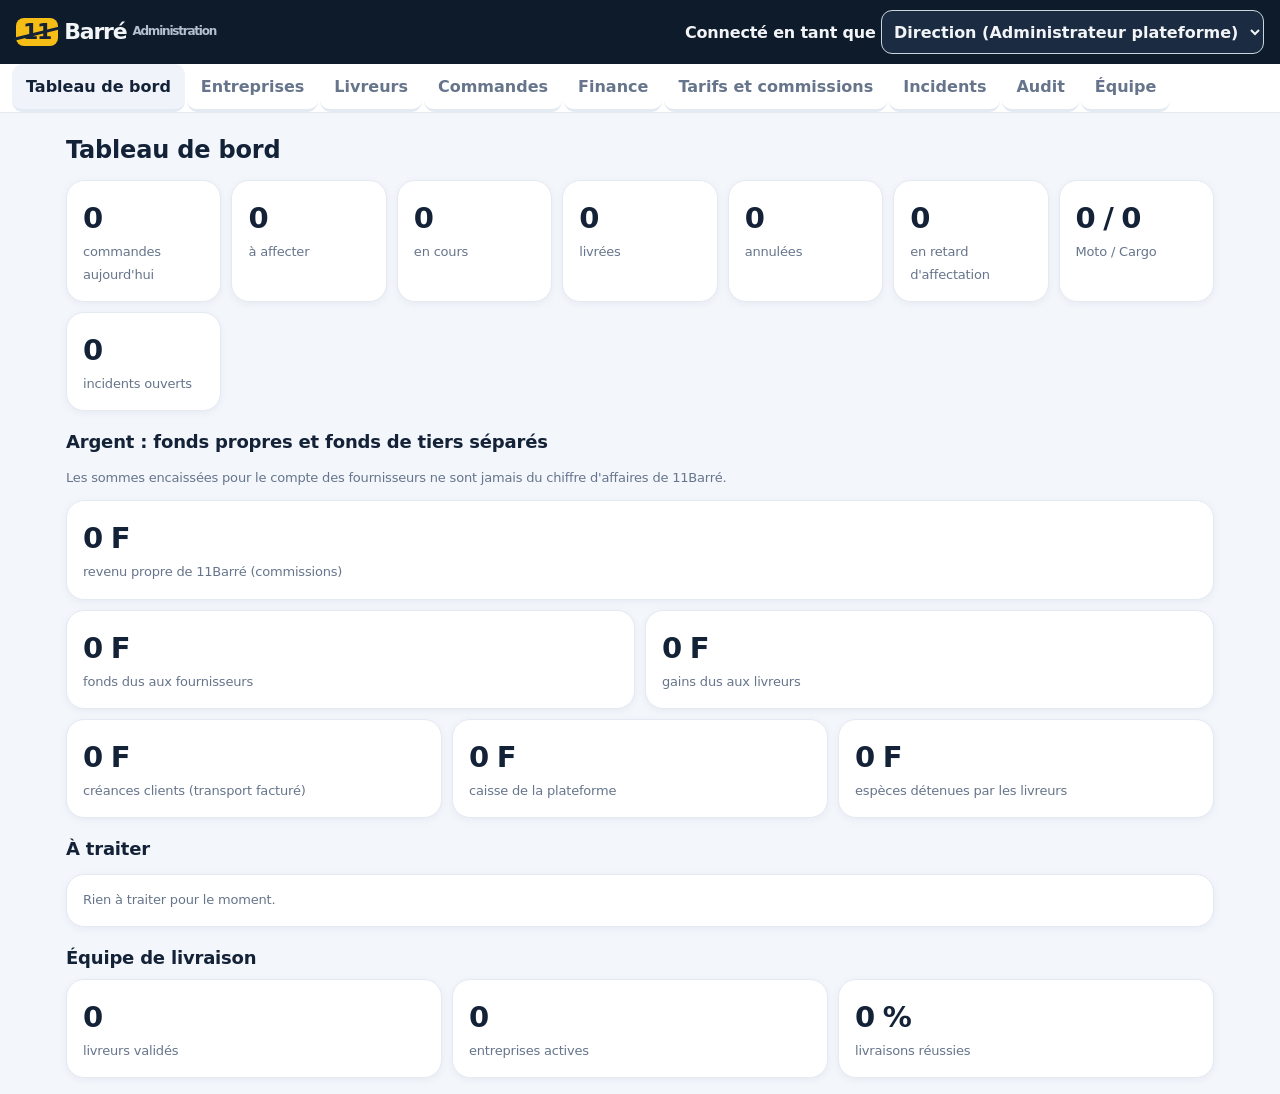
==== commit 06c5e510: "style(ui): apply modern design to admin.html" ====
--- a/admin.html
+++ b/admin.html
@@ -13,7 +13,7 @@
 /* ===== KIT UX partagé (identique dans fournisseur.html et admin.html) ===== */
 :root{color-scheme:light dark;--bg:#f4f1ea;--card:#fff;--ink:#0d1b2a;--mu:#556072;--acc:#ffc21a;--accink:#1a1300;--ok:#0f7a4b;--er:#b3261e;--wa:#8a5200;--bl:#1c5fb8;--line:#ddd7c8;--bd:#808a98;--soft:#efeadf;--ring:#1c5fb8;--onc:#fff}
 @media (prefers-color-scheme:dark){:root{--bg:#0b141f;--card:#142233;--ink:#f2f4f7;--mu:#a9b5c5;--line:#2a3b52;--bd:#6f8299;--soft:#1b2c42;--ok:#3bbf86;--er:#ff8a80;--wa:#ffb44d;--bl:#8bb8ff;--ring:#ffc21a;--onc:#06121f}}
-html{scroll-padding-bottom:84px;-webkit-text-size-adjust:100%}
+html{scroll-padding-bottom:calc(84px + var(--nav-extra,0px));-webkit-text-size-adjust:100%}
 *{box-sizing:border-box;-webkit-tap-highlight-color:transparent}
 body{margin:0;font:16px/1.45 system-ui,"Segoe UI",Roboto,sans-serif;background:var(--bg);color:var(--ink);overflow-wrap:anywhere}
 button,input,select,textarea{font:inherit;color:inherit}button{cursor:pointer}
@@ -24,7 +24,7 @@
 .logo i{position:relative;font-style:normal;background:var(--acc);color:var(--accink);border-radius:8px;padding:0 7px;line-height:1.25}
 .logo i:after{content:"";position:absolute;left:-3px;right:-3px;top:50%;height:3px;background:var(--ink);transform:rotate(-14deg);border-radius:2px}
 .logo small{font-size:12px;font-weight:800;color:var(--mu)}
-nav.tabs{display:flex;gap:2px;overflow-x:auto;background:var(--card);border-bottom:1px solid var(--line);padding:0 12px;scrollbar-width:thin}
+nav.tabs{position:relative;display:flex;gap:2px;overflow-x:auto;background:var(--card);border-bottom:1px solid var(--line);padding:0 12px;scrollbar-width:thin}
 nav.tabs button{border:0;background:none;padding:10px 14px;min-height:48px;font-weight:700;color:var(--mu);white-space:nowrap;border-bottom:3px solid transparent;position:relative}
 nav.tabs button.on{color:var(--ink);border-bottom-color:var(--acc)}
 nav.tabs .n{background:var(--er);color:var(--onc);border-radius:99px;font-size:11px;padding:1px 7px;margin-left:6px}
@@ -35,7 +35,7 @@
 .btn{border:0;border-radius:12px;padding:10px 16px;min-height:44px;font-weight:800;background:var(--acc);color:var(--accink);text-decoration:none;display:inline-flex;align-items:center;justify-content:center;gap:6px}
 .btn.s{background:var(--soft);color:var(--ink);box-shadow:inset 0 0 0 1px var(--line)}.btn.er{background:var(--er);color:var(--onc)}.btn.ok{background:var(--ok);color:var(--onc)}
 .btn.sm{padding:5px 11px;font-size:14px;border-radius:9px;min-height:36px}
-@media (pointer:coarse),(max-width:820px){.btn.sm{min-height:44px;padding:8px 14px}}
+@media (pointer:coarse),(max-width:820px){.btn.sm{min-height:44px;padding:8px 14px}th .sb{min-height:44px}}
 .btn:disabled{opacity:.55;cursor:not-allowed}
 .btn[aria-busy=true]:before{content:"";width:14px;height:14px;border:2px solid currentColor;border-right-color:transparent;border-radius:50%;animation:rot .7s linear infinite}
 @keyframes rot{to{transform:rotate(360deg)}}
@@ -53,6 +53,7 @@
 th .sb{background:none;border:0;font:inherit;font-weight:700;color:var(--mu);padding:8px 2px;min-height:40px;border-radius:8px}th .sb:hover{color:var(--ink)}
 .scr{overflow-x:auto;-webkit-overflow-scrolling:touch}tr.k{cursor:pointer}tr.k:hover{background:var(--soft)}
 .lk{background:none;border:0;padding:2px 0;text-align:left;font-weight:800;text-decoration:underline;text-underline-offset:3px;min-height:0}
+@media (pointer:coarse),(max-width:820px){.lk{min-height:44px;display:inline-flex;align-items:center}}
 .sortbar{display:none;gap:8px;align-items:center;margin:0 0 6px}.sortbar select{flex:1}
 .chip{display:inline-block;border-radius:99px;padding:2px 10px;font-size:12px;font-weight:800;background:var(--soft);box-shadow:inset 0 0 0 1px var(--line);white-space:nowrap}.chip.g{background:var(--ok);color:var(--onc);box-shadow:none}.chip.r{background:var(--er);color:var(--onc);box-shadow:none}.chip.w{background:var(--acc);color:var(--accink);box-shadow:none}.chip.b{background:var(--bl);color:var(--onc);box-shadow:none}
 .nt{color:var(--mu);font-size:13px}.eb{background:var(--soft);border-radius:12px;padding:10px 12px;font-size:14px;margin:8px 0}.ko{color:var(--er)}.okc{color:var(--ok)}
@@ -66,7 +67,7 @@
 .pop-h{display:flex;justify-content:space-between;align-items:flex-start;gap:8px}.pop-h h1{margin:0;font-size:22px}
 .x{flex:none;width:44px;height:44px;border-radius:12px;border:0;background:var(--soft);font-size:20px;line-height:1;margin:-6px -6px 0 0}
 .pop-f{display:flex;gap:8px;flex-wrap:wrap;margin-top:14px}
-@media (max-width:640px){.ov{padding:0}.pop{max-width:none;min-height:100%;border-radius:0;padding:14px 14px 18px;margin:0}.pop-f{position:sticky;bottom:0;background:var(--card);padding:10px 0 4px;border-top:1px solid var(--line)}.pop-f .btn{flex:1 1 140px}}
+@media (max-width:640px){.ov{padding:0}.pop{max-width:none;min-height:100%;border-radius:0;padding:14px 14px 18px;margin:0}.pop-f{position:sticky;bottom:0;background:var(--card);padding:10px 0 calc(4px + var(--nav-extra,0px));border-top:1px solid var(--line)}.pop-f .btn{flex:1 1 140px}}
 .hl{display:flex;justify-content:space-between;flex-wrap:wrap;gap:4px 12px;padding:7px 0;border-bottom:1px solid var(--line)}.hl>b{text-align:right;margin-left:auto}
 .tl{list-style:none;margin:6px 0;padding:0 0 0 14px;border-left:3px solid var(--line)}.tl li{padding:3px 0}.tl small{color:var(--mu)}
 .code{font-size:24px;font-weight:900;letter-spacing:.3em;background:var(--soft);border-radius:10px;padding:2px 12px;display:inline-block}
@@ -79,7 +80,7 @@
 #toast{background:var(--ink);color:var(--card);padding:11px 18px;border-radius:14px;font-size:15px;font-weight:600;max-width:560px;box-shadow:0 6px 24px rgba(0,0,0,.3)}
 .only-print{display:none}
 @media (max-width:640px){
- nav.tabs{position:fixed;left:0;right:0;bottom:0;z-index:15;border-top:1px solid var(--line);border-bottom:0;box-shadow:0 -4px 14px rgba(0,0,0,.14);padding:0 4px;scroll-snap-type:x proximity}
+ nav.tabs{position:fixed;left:0;right:0;bottom:0;z-index:15;border-top:1px solid var(--line);border-bottom:0;box-shadow:0 -4px 14px rgba(0,0,0,.14);padding:0 4px var(--nav-extra,0px);scroll-snap-type:x proximity}
  nav.tabs button{min-height:58px;padding:6px 14px;border-bottom:0;border-top:3px solid transparent;scroll-snap-align:center}nav.tabs button.on{border-top-color:var(--acc)}
  main{padding:12px 12px 90px}#tz{bottom:76px}h1{font-size:22px}
  .sortbar{display:flex}
@@ -108,7 +109,6 @@
  body[data-print=facture] .pop{max-width:none!important;border:0!important;padding:0!important;min-height:0!important}
  .scr{overflow:visible!important}
 }
-nav.tabs{position:relative}
 @media (max-width:640px){.ov.cf{align-items:flex-end}.ov.cf .pop{min-height:0;border-radius:18px 18px 0 0}}
 header.top{background:#0d1b2a;color:#f2f4f7;padding:10px 16px;display:flex;gap:12px;align-items:center;flex-wrap:wrap;justify-content:space-between}
 header.top .logo{color:#f2f4f7}header.top .logo small{color:#b4c0d0}header.top select{padding:6px 8px;min-height:44px;border-radius:10px;border:1.5px solid #6f8299;background:#1b2c42;color:#f2f4f7}
@@ -117,8 +117,9 @@
 .alert{display:flex;justify-content:space-between;align-items:center;flex-wrap:wrap;gap:10px;background:var(--card);border:1px solid var(--line);border-left:5px solid var(--acc);border-radius:12px;padding:10px 12px;margin:8px 0}.alert.er{border-left-color:var(--er)}
 pre{white-space:pre-wrap;word-break:break-word;font-size:12px;margin:0}
 table.rs td .fld{min-width:84px}
-@media (max-width:640px){header.top{padding:8px 12px}table.rs td .fld{width:auto;flex:1;max-width:60%}}
+@media (max-width:640px){header.top{padding:8px 12px}table.rs td .fg{flex:0 0 60%}table.rs td .fld{width:100%}}
 </style>
+ <link rel="stylesheet" href="modern-ui.css">
 </head>
 <body>
 <div id="app"></div>
@@ -137,7 +138,7 @@
 /* Erreurs de champs affichées sous le champ, focus sur le premier champ fautif */
 let ER={};const VAL={},VALG={};
 const fl=(g,k,label,v,o)=>{o=o||{};const id=g+"-"+k,e=ER[g+"."+k],at=`id="${id}" class="fld" data-${g}="${esc(k)}"${e?' aria-invalid="true"':""} aria-describedby="e-${id}${o.h?" h-"+id:""}"${o.req?' aria-required="true"':""} ${o.x||""}`;let c;
- if(o.t==="select")c=`<select ${at}>${o.opts.map(([a,b])=>`<option value="${esc(a)}" ${String(a)===String(v)?"selected":""}>${esc(b)}</option>`).join("")}</select>`;
+ if(o.t==="select")c=`<select ${at}>${o.opts.map(([a,b,d])=>`<option value="${esc(a)}" ${d?"disabled":""} ${String(a)===String(v)?"selected":""}>${esc(b)}</option>`).join("")}</select>`;
  else if(o.t==="textarea")c=`<textarea ${at} rows="${o.rows||2}">${esc(v)}</textarea>`;else c=`<input ${at} value="${esc(v)}">`;
  return`<div class="fg"><label class="${o.sr?"sr":"l"}" for="${id}">${label}${o.req?' <span aria-hidden="true">*</span>':""}</label>${c}${o.h?`<div class="fh" id="h-${id}">${o.h}</div>`:""}<div class="fe" id="e-${id}" aria-live="polite">${e?esc(e):""}</div></div>`};
 const fid=key=>{const i=key.indexOf(".");return key.slice(0,i)+"-"+key.slice(i+1)};
@@ -150,7 +151,7 @@
  sel(el){if(!el||!el.tagName||el===document.body)return null;if(el.id)return"#"+CSS.escape(el.id);const d=el.dataset,ks=Object.keys(d);if(!ks.length)return null;return el.tagName.toLowerCase()+ks.map(k=>"[data-"+k.replace(/[A-Z]/g,c=>"-"+c.toLowerCase())+'="'+String(d[k]).replace(/["\\]/g,"\\$&")+'"]').join("")},
  focusable(r){return[...r.querySelectorAll('a[href],button:not([disabled]),input:not([disabled]):not([type=hidden]),select:not([disabled]),textarea:not([disabled]),[tabindex]:not([tabindex="-1"])')].filter(e=>e.getClientRects().length)}};
 function paint(app,html,depth,mk){const a=document.activeElement,mine=app.contains(a)&&a!==app,sel=mine?UX.sel(a):null,ss=mine?a.selectionStart:null,se=mine?a.selectionEnd:null,sy=window.scrollY,same=mk===UX.mk,st=[...app.querySelectorAll(".ov")].map(o=>o.scrollTop);
- app.innerHTML=html;const ov=[...app.querySelectorAll(".ov")],top=ov[ov.length-1];
+ app.innerHTML=html;app.querySelectorAll(".pop").forEach(p=>p.setAttribute("tabindex","-1"));const ov=[...app.querySelectorAll(".ov")],top=ov[ov.length-1];
  [...app.children].forEach(c=>{c.inert=!!top&&c!==top;if(c.inert)c.setAttribute("aria-hidden","true");else c.removeAttribute("aria-hidden")});
  document.body.style.overflow=top?"hidden":"";
  const on=app.querySelector("nav.tabs .on");if(on){const n=on.parentElement;n.scrollLeft=Math.max(0,on.offsetLeft-(n.clientWidth-on.offsetWidth)/2)}
@@ -261,10 +262,15 @@
  const G={nom:o=>o.nom,type:o=>o.type,statut:o=>STC[o.statut]?STC[o.statut][0]:o.statut,remise:o=>o.remise||0,nb:o=>cnt[o.id]||0,date:o=>o.cree_le};
  const L=trier(all.filter(o=>(!f||o.statut===f)&&(!q||fold(o.nom+" "+o.email+" "+o.tel).includes(q))),"acomptes",{k:"date",d:-1},G),pg=page(L,"acomptes");
  return`<h1>Entreprises et fournisseurs</h1>${barre("comptes","Nom, e-mail, téléphone",OPT_ST)}${videLis(L.length,all.length,vide("Aucune entreprise inscrite","Les comptes créés depuis le portail entreprises apparaîtront ici pour validation."),1)||`<p class="nt" aria-live="polite">${L.length} entreprise${L.length>1?"s":""}</p><div class="card">${tbl("acomptes",[{h:"Entreprise",s:"nom"},{h:"Type",s:"type"},{h:"Statut",s:"statut"},{h:"Remise",s:"remise"},{h:"Livraisons",s:"nb"},{h:"Créé le",s:"date"}],pg.rows.map(o=>({k:1,c:[`${lk(`data-a="ouvrir" data-t="org" data-id="${esc(o.id)}"`,esc(o.nom))}<br><span class="nt">${esc(o.email)}</span>`,o.type==="entreprise"?"Entreprise cliente":"Fournisseur",chip(o.statut,STC),o.remise?Math.round(o.remise*100)+" %":"—",cnt[o.id]||0,dt(o.cree_le)]})),"Entreprises")}${plusB("acomptes",pg.rest)}</div>`}`}
+const CATL={moto:"Moto",berline:"Berline",utilitaire:"Utilitaire ou camionnette",camion:"Camion"};
+const presV=l=>l.statut!=="valide"?"—":M.enLigne(l)?'<span class="chip g">En ligne</span>':'<span class="chip">Hors ligne</span>';
+const capV=(l,plan)=>{const c=M.capaciteLivreur(l,plan);return c.kg||c.m3?`${c.kg} kg · ${c.m3} m³${c.declaree?"":' <span class="nt">(par défaut)</span>'}`:"—"};
+const fiabV=s=>s.decisives||s.livrees?`${Math.round(s.fiabilite*100)} %`+`<br><span class="nt">${s.acceptees}/${s.decisives} offres acceptées</span>`:`<span class="nt">pas encore mesurée</span>`;
+const posV=l=>{const p=l.dossier&&l.dossier.position;if(!p)return"inconnue";if(typeof p==="string")return esc(p);if(p.n)return esc(p.n);if(p.la!=null&&p.lo!=null)return(+p.la).toFixed(3)+", "+(+p.lo).toFixed(3);return"inconnue"};
 function livreursV(){const all=LIVREURS.liste(),q=fold(ST.q.trim()),f=flt("livreurs"),LG=ledger(),liv=LIV.lire(),nb={};liv.forEach(o=>{if(o.chauffeur&&o.statut==="delivered")nb[o.chauffeur.id]=(nb[o.chauffeur.id]||0)+1});const sol={};all.forEach(l=>{sol[l.id]=M.soldeLivreur(LG,l.id)});
- const G={nom:l=>l.nom,type:l=>l.type,statut:l=>STC[l.statut]?STC[l.statut][0]:l.statut,veh:l=>l.dossier?l.dossier.plaque:"",assu:l=>l.dossier?l.dossier.assurance_exp:"",nb:l=>nb[l.id]||0,solde:l=>sol[l.id].solde,date:l=>l.cree_le};
+ const plan=planActif(),sta={};all.forEach(l=>{sta[l.id]=M.statsLivreur(l.id,liv,plan)});const G={nom:l=>l.nom,type:l=>l.type,statut:l=>STC[l.statut]?STC[l.statut][0]:l.statut,pres:l=>M.enLigne(l)?0:1,veh:l=>l.dossier?l.dossier.plaque:"",cap:l=>M.capaciteLivreur(l,plan).kg,fiab:l=>sta[l.id].fiabilite,assu:l=>l.dossier?l.dossier.assurance_exp:"",nb:l=>nb[l.id]||0,solde:l=>sol[l.id].solde,date:l=>l.cree_le};
  const L=trier(all.filter(l=>(!f||l.statut===f)&&(!q||fold(l.nom+" "+(l.tel||"")+" "+(l.dossier?l.dossier.plaque:"")).includes(q))),"alivreurs",{k:"date",d:-1},G),pg=page(L,"alivreurs");
- return`<h1>Livreurs et flotte</h1>${barre("livreurs","Nom, téléphone, plaque",OPT_ST)}${videLis(L.length,all.length,vide("Aucun livreur inscrit","Les livreurs s'inscrivent depuis l'espace livreur ; leur dossier arrive ici pour contrôle."),1)||`<p class="nt" aria-live="polite">${L.length} livreur${L.length>1?"s":""}</p><div class="card">${tbl("alivreurs",[{h:"Nom",s:"nom"},{h:"Type",s:"type"},{h:"Statut",s:"statut"},{h:"Véhicule",s:"veh"},{h:"Assurance",s:"assu"},{h:"Courses",s:"nb"},{h:"Solde",s:"solde"}],pg.rows.map(l=>{const exp=l.dossier&&l.dossier.assurance_exp,ok=M.docsValides(l);return{k:1,c:[`${lk(`data-a="ouvrir" data-t="liv" data-id="${esc(l.id)}"`,esc(l.nom))}<br><span class="nt">${esc(l.tel||"")}</span>`,l.type==="livreur"?"Livreur Moto":"Chauffeur / Cargo",chip(l.statut,STC)+(l.statut==="en_verification"&&!l.dossier?'<br><span class="nt">dossier non envoyé</span>':""),esc(l.dossier?l.dossier.plaque:"—"),exp?(ok?esc(exp):'<span class="ko">expirée '+esc(exp)+"</span>"):"—",nb[l.id]||0,F(sol[l.id].solde)]}}),"Livreurs")}${plusB("alivreurs",pg.rest)}</div>`}`}
+ return`<h1>Livreurs et flotte</h1>${barre("livreurs","Nom, téléphone, plaque",OPT_ST)}${videLis(L.length,all.length,vide("Aucun livreur inscrit","Les livreurs s'inscrivent depuis l'espace livreur ; leur dossier arrive ici pour contrôle."),1)||`<p class="nt" aria-live="polite">${L.length} livreur${L.length>1?"s":""}</p><div class="card">${tbl("alivreurs",[{h:"Nom",s:"nom"},{h:"Type",s:"type"},{h:"Statut",s:"statut"},{h:"Présence",s:"pres"},{h:"Véhicule",s:"veh"},{h:"Capacité",s:"cap"},{h:"Fiabilité",s:"fiab"},{h:"Assurance",s:"assu"},{h:"Courses",s:"nb"},{h:"Solde",s:"solde"}],pg.rows.map(l=>{const exp=l.dossier&&l.dossier.assurance_exp,ok=M.docsValides(l);return{k:1,c:[`${lk(`data-a="ouvrir" data-t="liv" data-id="${esc(l.id)}"`,esc(l.nom))}<br><span class="nt">${esc(l.tel||"")}</span>`,l.type==="livreur"?"Livreur Moto":"Chauffeur / Cargo",chip(l.statut,STC)+(l.statut==="en_verification"&&!l.dossier?'<br><span class="nt">dossier non envoyé</span>':""),presV(l),esc(l.dossier?l.dossier.plaque:"—")+(l.dossier&&l.dossier.categorie?`<br><span class="nt">${esc(CATL[l.dossier.categorie]||l.dossier.categorie)}</span>`:""),capV(l,plan),fiabV(sta[l.id]),exp?(ok?esc(exp):'<span class="ko">expirée '+esc(exp)+"</span>"):"—",nb[l.id]||0,F(sol[l.id].solde)]}}),"Livreurs")}${plusB("alivreurs",pg.rest)}</div>`}`}
 const OPT_CMD=[["","Tous les statuts"],["cours","En cours"],["retard","En retard d'affectation"],["sanscand","Sans livreur disponible"],["livree","Livrées"],["autre","Annulées et échecs"]];
 const FCMD={"":()=>true,cours:o=>OUVERT.includes(o.statut),retard,sanscand:sansCand,livree:o=>o.statut==="delivered",autre:o=>["cancelled","failed_delivery","returned","return_required"].includes(o.statut)};
 const GCMD={ref:o=>o.ref,org:o=>o.orgNom||"",mode:o=>o.mode,ville:o=>o.a.n,statut:o=>(SL[o.statut]||[o.statut])[0],liv:o=>o.chauffeur?o.chauffeur.nom:"",total:o=>o.devis.total,date:o=>o.cree_le};
@@ -284,7 +290,7 @@
  <div class="two"><div class="card"><h2 style="margin-top:0">Rapprochement</h2><p class="nt">Comparez la caisse du journal au relevé de l'opérateur de paiement. L'écart est signalé, jamais corrigé automatiquement.</p>${fl("rapp","1","Montant du relevé (F)",ST.rapp,{x:'inputmode="numeric"'})}<button type="button" class="btn s" style="margin-top:8px" data-a="rapprocher">Comparer</button>${ST.rapres?`<div class="eb" role="status">Journal : <b>${F(ST.rapres.journal)}</b> · Relevé : <b>${F(ST.rapres.prestataire)}</b><br>${ST.rapres.statut==="ok"?'<span class="okc">Concordance</span>':'<span class="ko">Écart de '+F(ST.rapres.ecart)+" à investiguer</span>"}</div>`:""}</div>
  <div class="card"><h2 style="margin-top:0">Journal</h2><div class="row" style="margin-bottom:6px"><button type="button" class="btn s sm" data-a="exportj">Exporter en CSV</button></div>${jr.length?tbl("ajrn",[{h:"N°"},{h:"Date"},{h:"Type"},{h:"Écritures"}],pj.rows.map(t=>({c:[t.seq,dt(t.at),`${esc(t.type)}<br><span class="nt">${esc(t.ref)}</span>`,`<span class="nt">${t.lignes.map(l=>(l.debit?"D ":"C ")+esc(l.compte)+" "+(l.debit||l.credit)).join("<br>")}</span>`]})),"Journal comptable")+plusB("ajrn",pj.rest):'<p class="nt">Le journal est vide : il se remplit à chaque livraison clôturée.</p>'}</div></div>`}
 /* ----- Tarifs : sections générées à partir des clés du plan (de nouveaux paramètres du moteur apparaissent sans modifier cette page) ----- */
-const LBL={moto_poids_max_kg:"Moto : poids max (kg)",moto_volume_max_m3:"Moto : volume max (m³)",utilitaire_poids_max_kg:"Camionnette : poids max (kg)",utilitaire_volume_max_m3:"Camionnette : volume max (m³)",approbation_double:"Double approbation au-delà de (F)",delai_affectation_min:"Alerte sans affectation après (min)",porte_a_porte:"Porte à porte (F)",arrondi:"Arrondi (F)",validite_devis_min:"Validité du devis (min)",plancher_vitesse:"Plancher livraison (F)"};
+const LBL={moto_poids_max_kg:"Moto : poids max (kg)",moto_volume_max_m3:"Moto : volume max (m³)",utilitaire_poids_max_kg:"Camionnette : poids max (kg)",utilitaire_volume_max_m3:"Camionnette : volume max (m³)",approbation_double:"Double approbation au-delà de (F)",delai_affectation_min:"Alerte sans affectation après (min)",porte_a_porte:"Porte à porte (F)",arrondi:"Arrondi (F)",validite_devis_min:"Validité du devis (min)",plancher_vitesse:"Plancher livraison (F)",delai_offre_s:"Délai de réponse à une offre (secondes)",en_ligne_max_s:"Présence : ancienneté maximale du signal (secondes)",missions_max:"Missions simultanées maximum par livreur",distance_ref_km:"Distance de référence pour le score (km)",proximite_inconnue:"Score de proximité si la position est inconnue (0 à 1)",score_proximite:"Pondération : proximité",score_fiabilite:"Pondération : fiabilité",score_charge:"Pondération : charge",fiabilite_defaut:"Fiabilité par défaut d'un nouveau livreur (0 à 1)",fiabilite_min_offres:"Offres minimum avant de mesurer la fiabilité",poids_reussite:"Part de la réussite des courses dans la fiabilité (0 à 1)",preuve_photo_livraison:"Exiger une photo à la livraison"};
 const lbl=k=>LBL[k]||k,MIN1=["arrondi","validite_devis_min","plancher_vitesse"],GENERAL=p=>Object.keys(p).filter(k=>k!=="version"&&typeof planActif()[k]==="number");
 const type=(g,k)=>typeof(g?(planActif()[g]||{}):planActif())[k];
 function champPlan(p,g,k){const path=g?g+"."+k:k,v=g?p[g][k]:p[k],t=type(g,k);if(t==="boolean")return`<label class="tgl"><input type="checkbox" data-plb="${esc(path)}" ${v?"checked":""}> ${esc(lbl(k))}</label>`;return fl("pl",path,esc(lbl(k)),v,{x:t==="number"?'inputmode="decimal"':""})}
@@ -318,7 +324,7 @@
 const simHtml=(dv,p)=>{if(!dv)return'<p class="ko">Paramètres invalides : corrigez les champs signalés.</p>';const r=M.repartition(normaliserPlan(p),dv.total);return dv.lignes.map(l=>`<div class="hl"><span>${esc(l.libelle)}</span><b>${l.montant<0?"− ":""}${F(Math.abs(l.montant))}</b></div>`).join("")+`<div class="hl"><b>Total client</b><b>${F(dv.total)}</b></div><div class="hl"><span>Rémunération du livreur</span><span>${F(r.livreur)}</span></div><div class="hl"><span>Commission de 11Barré</span><span>${F(r.plateforme)}</span></div>`};
 function incV(){const L=INCID.liste().sort((a,b)=>b.at-a.at),w=peut("w_cmd")||peut("valider")||moi().role==="support",pg=page(L,"ainc"),ord=LIV.lire();
  return`<h1>Incidents</h1>${L.length?`<div class="card">${tbl("ainc",[{h:"Date"},{h:"Type"},{h:"Livreur"},{h:"Commande"},{h:"Statut"},{h:"Traitement"}],pg.rows.map(i=>({c:[dt(i.at),i.type==="sos"?'<span class="chip r">SOS</span>':esc(i.type),esc(i.nom||""),esc(i.commande?((ord.find(o=>o.id===i.commande)||{}).ref||i.commande):"—"),chip(i.statut,{ouvert:["Ouvert","r"],pris:["Pris en charge","w"],clos:["Clos","g"]}),i.statut==="ouvert"?`<button type="button" class="btn sm" data-a="prendre" data-id="${esc(i.id)}" ${w?"":"disabled"}>Prendre en charge</button>`:i.statut==="pris"?`<span class="nt">${esc(i.pris_par)}</span> <button type="button" class="btn ok sm" data-a="clore" data-id="${esc(i.id)}">Clôturer</button>`:`<span class="nt">${esc(i.resolution||"")}</span>`]})),"Incidents")}${plusB("ainc",pg.rest)}${fl("m","1","Résolution ou motif (obligatoire pour clôturer)",ST.motif,{x:'maxlength="160"'})}</div>`:vide("Aucun incident","Les alertes SOS et les signalements des livreurs apparaîtront ici.")}`}
-const AL={compte_valide:"Compte validé",compte_suspendu:"Compte suspendu",compte_refuse:"Compte refusé",compte_complement:"Complément demandé",remise_contrat:"Remise de contrat",livreur_valide:"Livreur validé",livreur_suspendu:"Livreur suspendu",livreur_refuse:"Livreur refusé",livreur_complement:"Complément demandé au livreur",affectation_manuelle:"Affectation manuelle",reaffectation:"Réaffectation",annulation:"Annulation de commande",versement_valide:"Versement validé",versement_rejete:"Versement rejeté",approbation:"Approbation",reversement_execute:"Reversement exécuté",reglement_demande:"Règlement demandé",reglement_execute:"Règlement exécuté",demande_refusee:"Demande refusée",facture_payee:"Facture payée",ecart_rapprochement:"Écart de rapprochement",plan_tarifaire:"Nouvelle grille tarifaire",incident_pris:"Incident pris en charge",incident_clos:"Incident clôturé",membre_ajoute:"Membre ajouté",membre_retire:"Membre retiré"};
+const AL={compte_valide:"Compte validé",compte_suspendu:"Compte suspendu",compte_refuse:"Compte refusé",compte_complement:"Complément demandé",remise_contrat:"Remise de contrat",livreur_valide:"Livreur validé",livreur_suspendu:"Livreur suspendu",livreur_refuse:"Livreur refusé",livreur_complement:"Complément demandé au livreur",affectation_manuelle:"Affectation manuelle",reaffectation:"Réaffectation",annulation:"Annulation de commande",versement_valide:"Versement validé",versement_rejete:"Versement rejeté",approbation:"Approbation",reversement_execute:"Reversement exécuté",reglement_demande:"Règlement demandé",reglement_execute:"Règlement exécuté",demande_refusee:"Demande refusée",facture_payee:"Facture payée",ecart_rapprochement:"Écart de rapprochement",plan_tarifaire:"Nouvelle grille tarifaire",relance_affectation:"Affectation relancée",incident_pris:"Incident pris en charge",incident_clos:"Incident clôturé",membre_ajoute:"Membre ajouté",membre_retire:"Membre retiré"};
 function auditV(){const q=fold(ST.q.trim()),all=AUDIT.liste().sort((a,b)=>b.at-a.at),L=all.filter(a=>!q||fold([a.acteur,a.action,AL[a.action],a.entite,a.ref,a.motif].join(" ")).includes(q)),pg=page(L,"aaud");
  return`<h1>Journal d'audit</h1><p class="nt">Registre en ajout seul : aucune entrée ne peut être modifiée ni supprimée depuis l'interface.</p><div class="card"><div class="tools">${fl("q","1","Rechercher",ST.q,{x:'type="search" autocomplete="off" placeholder="Acteur, action, référence, motif"'}).replace('class="fg"','class="fg w2"')}<button type="button" class="btn s" data-a="exporta">Exporter en CSV</button></div></div>${!all.length?vide("Aucune entrée","Chaque action sensible (validation, affectation, finance, tarifs) sera enregistrée ici."):!L.length?vide("Aucun résultat","Aucune entrée ne correspond à la recherche.",'<button type="button" class="btn" data-a="effacer">Effacer la recherche</button>'):`<p class="nt" aria-live="polite">${L.length} entrée${L.length>1?"s":""}</p><div class="card">${tbl("aaud",[{h:"Date"},{h:"Acteur"},{h:"Action"},{h:"Objet"},{h:"Motif"},{h:"Avant → après"}],pg.rows.map(a=>({c:[dt(a.at),`${esc(a.acteur)}<br><span class="nt">${esc(ROLESA[a.role]||a.role)}</span>`,`${esc(AL[a.action]||a.action)}<br><span class="nt">${esc(a.action)}</span>`,`${esc(a.entite)}<br><span class="nt">${esc(a.ref)}</span>`,esc(a.motif),`<pre class="nt">${esc(JSON.stringify(a.avant))} → ${esc(JSON.stringify(a.apres))}</pre>`]})),"Journal d'audit")}${plusB("aaud",pg.rest)}</div>`}`}
 function equipeV(){return`<h1>Équipe 11Barré</h1><div class="card">${equipe().map(e=>`<div class="hl"><span><b>${esc(e.nom)}</b> <span class="chip">${esc(ROLESA[e.role])}</span></span>${["a1"].includes(e.id)||e.id===ST.user?"":`<button type="button" class="btn s sm" data-a="retirer" data-id="${esc(e.id)}">Retirer</button>`}</div>`).join("")}<div class="grid" style="margin-top:10px">${fl("nm","nom","Nom",ST.nm.nom,{req:1,x:'maxlength="50"'})}${fl("nm","role","Rôle",ST.nm.role,{t:"select",opts:Object.entries(ROLESA)})}</div><button type="button" class="btn" style="margin-top:10px" data-a="ajouter">Ajouter</button></div><div class="card nt"><b>Droits :</b> l'administrateur a accès à tout ; les opérations gèrent comptes, livreurs, commandes et incidents ; le comptable gère la finance sans modifier les commandes ; le support consulte et traite les incidents. Authentification réelle à brancher avant mise en service.</div>`}
@@ -332,12 +338,12 @@
   return pop("st","Entreprise : "+esc(o.nom),chip(o.statut,STC),`<p class="nt">${esc(o.type==="entreprise"?"Entreprise cliente":"Fournisseur / marchand")} · inscrite le ${dt(o.cree_le)}</p><div class="hl"><span>Contact</span><b>${esc((o.membres[0]||{}).nom)} · ${esc(o.tel)} · ${esc(o.email)}</b></div><div class="hl"><span>Facturation</span><b>${esc(o.adresse)}</b></div><div class="hl"><span>RCCM</span><b>${esc(o.rccm||"—")}</b></div><div class="hl"><span>Points de collecte</span><b>${o.points.length}</b></div><div class="hl"><span>Livraisons</span><b>${L.length} (${L.filter(x=>x.statut==="delivered").length} livrées)</b></div><div class="hl"><span>Remise de contrat</span><b>${o.remise?Math.round(o.remise*100)+" %":"aucune"}</b></div>${o.motif?`<p class="nt">Dernier motif : ${esc(o.motif)}</p>`:""}${w?`<div style="max-width:200px">${fl("rem","1","Remise de contrat (%) à appliquer",ST.remise,{x:'inputmode="decimal"'})}</div>${motifChamp()}`:'<p class="nt">Votre rôle ne permet pas de valider.</p>'}`,
    w?`${["en_verification","complement","refuse"].includes(o.statut)?'<button type="button" class="btn ok" data-a="orgstatut" data-v="valide">Valider le compte</button>':""}${o.statut==="valide"?'<button type="button" class="btn s" data-a="orgremise">Enregistrer la remise</button><button type="button" class="btn er" data-a="orgstatut" data-v="suspendu">Suspendre</button>':""}${o.statut==="suspendu"?'<button type="button" class="btn ok" data-a="orgstatut" data-v="valide">Réactiver</button>':""}${["en_verification"].includes(o.statut)?'<button type="button" class="btn s" data-a="orgstatut" data-v="complement">Demander un complément</button><button type="button" class="btn er" data-a="orgstatut" data-v="refuse">Refuser</button>':""}`:"")}
  if(s.t==="liv"){const l=LIVREURS.get(s.id);if(!l)return"";const w=peut("valider"),d=l.dossier,p=M.soldeLivreur(ledger(),l.id);
-  return pop("st","Livreur : "+esc(l.nom),chip(l.statut,STC),`<p class="nt">${l.type==="livreur"?"Livreur Moto":"Chauffeur / Cargo"} · ${esc(l.tel||"")} · inscrit le ${dt(l.cree_le)}</p>${d?`<div class="hl"><span>Pièce d'identité</span><b>${esc(d.identite)}</b></div><div class="hl"><span>Permis</span><b>${esc(d.permis)}</b></div><div class="hl"><span>Véhicule</span><b>${esc(d.plaque)}</b></div><div class="hl"><span>Assurance jusqu'au</span><b class="${M.docsValides(l)?"":"ko"}">${esc(d.assurance_exp)}${M.docsValides(l)?"":" (expirée)"}</b></div>`:'<div class="eb">Dossier non envoyé par le livreur.</div>'}<div class="hl"><span>Gains dus / espèces détenues</span><b>${F(p.gains)} / ${F(p.especes)}</b></div>${l.motif?`<p class="nt">Dernier motif : ${esc(l.motif)}</p>`:""}${w?motifChamp("Motif (obligatoire pour refuser, suspendre ou demander un complément)"):'<p class="nt">Votre rôle ne permet pas de valider.</p>'}`,
+  return pop("st","Livreur : "+esc(l.nom),chip(l.statut,STC),`<p class="nt">${l.type==="livreur"?"Livreur Moto":"Chauffeur / Cargo"} · ${esc(l.tel||"")} · inscrit le ${dt(l.cree_le)}</p>${d?`<div class="hl"><span>Pièce d'identité</span><b>${esc(d.identite)}</b></div><div class="hl"><span>Permis</span><b>${esc(d.permis)}</b></div><div class="hl"><span>Véhicule</span><b>${esc(d.plaque)}</b></div><div class="hl"><span>Assurance jusqu'au</span><b class="${M.docsValides(l)?"":"ko"}">${esc(d.assurance_exp)}${M.docsValides(l)?"":" (expirée)"}</b></div>`:'<div class="eb">Dossier non envoyé par le livreur.</div>'}<div class="hl"><span>Présence</span><b>${presV(l)}</b></div><div class="hl"><span>Catégorie et capacité</span><b>${esc(CATL[(d||{}).categorie]||(l.type==="livreur"?"Moto":"—"))} · ${capV(l,planActif())}</b></div><div class="hl"><span>Dernière position</span><b>${posV(l)}</b></div><div class="hl"><span>Fiabilité</span><b>${fiabV(M.statsLivreur(l.id,LIV.lire(),planActif()))}</b></div><div class="hl"><span>Gains dus / espèces détenues</span><b>${F(p.gains)} / ${F(p.especes)}</b></div>${l.motif?`<p class="nt">Dernier motif : ${esc(l.motif)}</p>`:""}${w?motifChamp("Motif (obligatoire pour refuser, suspendre ou demander un complément)"):'<p class="nt">Votre rôle ne permet pas de valider.</p>'}`,
    w?`${["en_verification","complement","refuse"].includes(l.statut)?`<button type="button" class="btn ok" data-a="livstatut" data-v="valide" ${d?"":"disabled"}>Valider le dossier</button>`:""}${l.statut==="en_verification"?'<button type="button" class="btn s" data-a="livstatut" data-v="complement">Demander un complément</button><button type="button" class="btn er" data-a="livstatut" data-v="refuse">Refuser</button>':""}${l.statut==="valide"?'<button type="button" class="btn er" data-a="livstatut" data-v="suspendu">Suspendre</button>':""}${l.statut==="suspendu"?'<button type="button" class="btn ok" data-a="livstatut" data-v="valide">Réactiver</button>':""}`:"")}
  if(s.t==="cmd"){const o=LIV.lire().find(x=>x.id===s.id);if(!o)return"";const w=peut("w_cmd"),el=M.eligibles(LIVREURS.liste(),o);
   return pop("st",esc(o.ref),chip(o.statut)+(sansCand(o)?'<span class="chip r">sans livreur disponible</span>':""),`<p class="nt">${esc(o.orgNom)} · créée par ${esc(o.cree_par)} le ${dt(o.cree_le)}${retard(o)?' · <span class="ko">sans affectation depuis plus de '+planActif().seuils.delai_affectation_min+" min</span>":""}</p>${sansCand(o)?'<div class="eb er" role="status"><b>Aucun livreur disponible.</b> Aucun livreur éligible n\'a pu prendre cette commande : affectez-la manuellement ou contactez l\'entreprise.</div>':""}<div class="hl"><span>Collecte</span><b>${esc(o.de.n)}</b></div><div class="hl"><span>Livraison</span><b>${esc(o.a.n)}</b></div><div class="hl"><span>Destinataire</span><b>${esc(o.dest.nom)}</b></div><div class="hl"><span>Colis</span><b>${esc(o.colis.c)} · ${o.colis.poids} kg · ${o.mode==="moto"?"Moto":"Cargo"} (${esc(o.catNom)})</b></div><div class="hl"><span>Total transport</span><b>${F(o.devis.total)}${o.cod?" · COD "+F(o.cod):""}</b></div>${o.chauffeur?`<div class="hl"><span>Livreur</span><b>${esc(o.chauffeur.nom)} · ${esc(o.chauffeur.veh||"")} ${esc(o.chauffeur.plaque||"")}</b></div>`:""}${preuvesV(o)}${offresV(o)}<h2>Historique</h2>${hist(o.evenements)}
-  ${w?`${motifChamp("Motif (obligatoire pour toute intervention manuelle)")}${o.statut==="ready_for_assignment"?`${fl("aff","1","Affecter manuellement à",ST.affecte,{t:"select",opts:[["","— choisir un livreur éligible —"]].concat(el.map(l=>[l.id,l.nom+" · "+(l.type==="livreur"?"Moto":"Cargo")+" · "+l.dossier.plaque]))})}${el.length?"":'<p class="nt ko">Aucun livreur éligible (dossier validé, assurance valide, bon type de véhicule).</p>'}`:""}`:'<p class="nt">Votre rôle ne permet pas d\'intervenir sur les commandes.</p>'}`,
-   w?`${o.statut==="ready_for_assignment"?'<button type="button" class="btn" data-a="affecter">Affecter</button>':""}${["assigned","courier_to_pickup"].includes(o.statut)?'<button type="button" class="btn s" data-a="reaffecter">Réaffecter</button>':""}${M.peutPasser(o.statut,"cancelled")?'<button type="button" class="btn er" data-a="annulercmd">Annuler la commande</button>':""}`:"")}
+  ${w?`${motifChamp("Motif (obligatoire pour toute intervention manuelle)")}${o.statut==="ready_for_assignment"?`${fl("aff","1","Affecter manuellement à",ST.affecte,{t:"select",opts:[["","— choisir un livreur éligible —"]].concat(el.map(l=>{const r=M.capaciteRaison(l,o,planActif());return[l.id,l.nom+" · "+(l.type==="livreur"?"Moto":"Cargo")+" · "+l.dossier.plaque+(M.enLigne(l)?"":" · hors ligne")+(r?" · ⚠ "+r:""),!!r]}))})}${el.length?"":'<p class="nt ko">Aucun livreur éligible (dossier validé, assurance valide, bon type de véhicule).</p>'}`:""}`:'<p class="nt">Votre rôle ne permet pas d\'intervenir sur les commandes.</p>'}`,
+   w?`${o.statut==="ready_for_assignment"?'<button type="button" class="btn" data-a="affecter">Affecter</button><button type="button" class="btn s" data-a="relancer">Relancer l\'affectation</button>':""}${["assigned","courier_to_pickup"].includes(o.statut)?'<button type="button" class="btn s" data-a="reaffecter">Réaffecter</button>':""}${M.peutPasser(o.statut,"cancelled")?'<button type="button" class="btn er" data-a="annulercmd">Annuler la commande</button>':""}`:"")}
  return""}
 function sheetReg(){const l=LIVREURS.get(ST.sheet.id);if(!l)return"";const p=M.soldeLivreur(ledger(),l.id),seuil=planActif().seuils.approbation_double;
  return pop("st","Régler "+esc(l.nom),"",`<p class="nt">Gains dus : <b>${F(p.gains)}</b> · espèces détenues : ${F(p.especes)}</p>${fl("regm","1","Montant à payer (F)",ST.reg.m,{x:'inputmode="numeric"'})}${fl("regr","1","Référence du paiement (Mobile Money, virement…)",ST.reg.ref,{x:'maxlength="40"'})}<p class="nt">Au-delà de ${F(seuil)}, le règlement exige l'approbation de deux personnes distinctes.</p>`,'<button type="button" class="btn" data-a="reglerok">Payer</button>')}
@@ -346,7 +352,7 @@
  const main={tableau:dashV,comptes:comptesV,livreurs:livreursV,commandes:cmdV,finance:finV,tarifs:tarifsV,incidents:incV,audit:auditV,equipe:equipeV}[ST.tab]();
  const sh=sheetV(),d=(sh?1:0)+(UX.photo?1:0)+(UX.conf?1:0),titre=(TABS.find(t=>t[0]===ST.tab)||[0,""])[1];document.title=titre+" — 11Barré Administration";
  paint($("#app"),`<a class="skip" href="#main">Aller au contenu</a><header class="top"><span class="logo"><i>11</i>Barré <small>Administration</small></span><label>Connecté en tant que <select data-user="1">${equipe().map(e=>`<option value="${esc(e.id)}" ${u.id===e.id?"selected":""}>${esc(e.nom)} (${esc(ROLESA[e.role])})</option>`).join("")}</select></label></header><nav class="tabs" aria-label="Sections de l'administration">${TABS.filter(t=>peut(t[0])).map(t=>`<button type="button" ${ST.tab===t[0]?'class="on" aria-current="page"':""} data-a="tab" data-t="${t[0]}">${t[1]}${nb[t[0]]?`<span class="n">${nb[t[0]]}</span><span class="sr"> à traiter</span>`:""}</button>`).join("")}</nav><main id="main" tabindex="-1">${main}</main>${sh}${photoV()}${confV()}`,d,(sh?ST.sheet.t+ST.sheet.id:"")+"|"+(UX.photo?"p":"")+(UX.conf?"c":""));ST.sig=signature()}
-const signature=()=>JSON.stringify([ORGS.liste().map(o=>o.statut),LIVREURS.liste().map(l=>l.statut),LIV.lire().map(o=>o.statut+(o.sans_candidat?1:0)+(o.preuves?o.preuves.length:0)+(o.offres?o.offres.length:0)),VERS.liste().length,REVERS.liste().map(r=>r.statut+(r.approbations||[]).length),REGL.liste().length,INCID.liste().map(i=>i.statut),LS.get("ledger",{tx:[]}).tx.length,(LS.get("factures",[])).map(f=>f.statut)]);
+const signature=()=>JSON.stringify([ORGS.liste().map(o=>o.statut),LIVREURS.liste().map(l=>l.statut+(M.enLigne(l)?1:0)),LIV.lire().map(o=>o.statut+(o.sans_candidat?1:0)+(o.preuves?o.preuves.length:0)+(o.offres?o.offres.length:0)),VERS.liste().length,REVERS.liste().map(r=>r.statut+(r.approbations||[]).length),REGL.liste().length,INCID.liste().map(i=>i.statut),LS.get("ledger",{tx:[]}).tx.length,(LS.get("factures",[])).map(f=>f.statut)]);
 /* ---------- Actions ---------- */
 const exige=p=>{if(!peut(p)){toast("Votre rôle ne permet pas cette action");return false}return true};
 const motifRequis=()=>{const m=motifOk();if(!m)bad({"m.1":"Un motif est obligatoire (3 caractères minimum)"},"Un motif est obligatoire");return m};
@@ -359,16 +365,17 @@
  effacer(){ST.q="";setFlt(ST.tab,"");razPg();render()},
  /* entreprises */
  orgstatut(t){if(!exige("valider"))return;const v=t.dataset.v,o=ORGS.get(ST.sheet.id);if(["refuse","suspendu","complement"].includes(v)&&!motifRequis())return;let rem=0;if(v==="valide"){rem=remiseOk();if(rem===null)return}
-  const faire=()=>{const m=ST.motif.trim(),avant={statut:o.statut,remise:o.remise};ORGS.maj(o.id,x=>{x.statut=v;x.motif=m;if(v==="valide")x.remise=rem});auditer(moi(),"compte_"+v,"entreprise",o.nom,avant,{statut:v,remise:v==="valide"?rem:o.remise},m);sansPlus();toast("Compte : "+STC[v][0].toLowerCase())};
+  const faire=()=>{const m=ST.motif.trim(),avant={statut:o.statut,remise:o.remise};ORGS.maj(o.id,x=>{x.statut=v;x.motif=m;if(v==="valide")x.remise=rem});auditer(moi(),"compte_"+v,"entreprise",o.nom,avant,{statut:v,remise:v==="valide"?rem:o.remise},m);sansPlus();render();toast("Compte : "+STC[v][0].toLowerCase())};
   if(v==="suspendu")return confirmer({titre:"Suspendre « "+o.nom+" » ?",texte:"L'entreprise ne pourra plus créer de livraisons tant que le compte n'est pas réactivé. Motif : "+ST.motif.trim(),ok:"Oui, suspendre",danger:true,fn:faire});faire()},
  orgremise(){if(!exige("valider")||!motifRequis())return;const rem=remiseOk();if(rem===null)return;const o=ORGS.get(ST.sheet.id);ORGS.maj(o.id,x=>{x.remise=rem});auditer(moi(),"remise_contrat","entreprise",o.nom,{remise:o.remise||0},{remise:rem},ST.motif.trim());sansPlus();render();toast("Remise enregistrée")},
  /* livreurs */
  livstatut(t){if(!exige("valider"))return;const v=t.dataset.v,l=LIVREURS.get(ST.sheet.id);if(["refuse","suspendu","complement"].includes(v)&&!motifRequis())return;if(v==="valide"&&(!l.dossier||!M.docsValides(l)))return toast("Dossier incomplet ou assurance expirée : validation impossible");
-  const faire=()=>{const m=ST.motif.trim();LIVREURS.maj(l.id,x=>{x.statut=v;x.motif=m});auditer(moi(),"livreur_"+v,"livreur",l.nom,{statut:l.statut},{statut:v},m);sansPlus();toast("Livreur : "+STC[v][0].toLowerCase())};
+  const faire=()=>{const m=ST.motif.trim();LIVREURS.maj(l.id,x=>{x.statut=v;x.motif=m});auditer(moi(),"livreur_"+v,"livreur",l.nom,{statut:l.statut},{statut:v},m);sansPlus();render();toast("Livreur : "+STC[v][0].toLowerCase())};
   if(v==="suspendu")return confirmer({titre:"Suspendre "+l.nom+" ?",texte:"Le livreur sera mis hors ligne immédiatement et ne recevra plus de courses. Motif : "+ST.motif.trim(),ok:"Oui, suspendre",danger:true,fn:faire});faire()},
  /* commandes */
- affecter(){if(!exige("w_cmd")||!motifRequis())return;const o=LIV.lire().find(x=>x.id===ST.sheet.id),l=LIVREURS.get(ST.affecte);if(!l)return bad({"aff.1":"Choisissez un livreur éligible dans la liste"});if(!M.eligibles([l],o).length)return bad({"aff.1":"Ce livreur n'est pas éligible"});
-  const m=ST.motif.trim();LIV.maj(o.id,x=>{M.changerStatut(x,"assigned",moi().nom,"Affectation manuelle : "+m);x.chauffeur={id:l.id,nom:l.nom,veh:l.type==="livreur"?"Moto":"Berline",plaque:l.dossier.plaque,note:4.9};delete x.sans_candidat});auditer(moi(),"affectation_manuelle","commande",o.ref,{livreur:null},{livreur:l.nom},m);ST.motif="";render();toast("Commande affectée à "+l.nom)},
+ affecter(){if(!exige("w_cmd")||!motifRequis())return;const o=LIV.lire().find(x=>x.id===ST.sheet.id),l=LIVREURS.get(ST.affecte);if(!l)return bad({"aff.1":"Choisissez un livreur éligible dans la liste"});if(!M.eligibles([l],o).length)return bad({"aff.1":"Ce livreur n'est pas éligible"});const rc=M.capaciteRaison(l,o,planActif());if(rc)return bad({"aff.1":"Capacité insuffisante : "+rc});
+  const m=ST.motif.trim();LIV.maj(o.id,x=>{M.changerStatut(x,"assigned",moi().nom,"Affectation manuelle : "+m);x.chauffeur={id:l.id,nom:l.nom,veh:l.type==="livreur"?"Moto":"Berline",plaque:l.dossier.plaque,note:4.9};x.sans_candidat=false});auditer(moi(),"affectation_manuelle","commande",o.ref,{livreur:null},{livreur:l.nom},m);ST.motif="";render();toast("Commande affectée à "+l.nom)},
+ relancer(){if(!exige("w_cmd")||!motifRequis())return;const o=LIV.lire().find(x=>x.id===ST.sheet.id);if(!o||o.statut!=="ready_for_assignment")return;const m=ST.motif.trim();LIV.maj(o.id,x=>{x.relance_at=Date.now();x.sans_candidat=false});auditer(moi(),"relance_affectation","commande",o.ref,{sans_candidat:o.sans_candidat===true,relance_at:o.relance_at||null},{sans_candidat:false,relance_at:"maintenant"},m);ST.motif="";render();toast("Affectation relancée : les refus précédents sont ignorés")},
  reaffecter(){if(!exige("w_cmd")||!motifRequis())return;const o=LIV.lire().find(x=>x.id===ST.sheet.id),m=ST.motif.trim(),av=o.chauffeur?o.chauffeur.nom:null;LIV.maj(o.id,x=>{M.changerStatut(x,"ready_for_assignment",moi().nom,"Réaffectation : "+m);x.chauffeur=null});auditer(moi(),"reaffectation","commande",o.ref,{livreur:av},{livreur:null},m);ST.motif="";render();toast("Commande remise en recherche")},
  annulercmd(){if(!exige("w_cmd")||!motifRequis())return;const o=LIV.lire().find(x=>x.id===ST.sheet.id);confirmer({titre:"Annuler la commande "+o.ref+" ?",texte:"L'annulation est définitive et visible par l'entreprise. Motif : "+ST.motif.trim(),ok:"Oui, annuler la commande",non:"Non, la conserver",danger:true,fn(){const m=ST.motif.trim();LIV.maj(o.id,x=>{M.changerStatut(x,"cancelled",moi().nom,"Annulée par l'administration : "+m)});auditer(moi(),"annulation","commande",o.ref,{statut:o.statut},{statut:"cancelled"},m);sansPlus();toast("Commande annulée")}})},
  exportcmd(){const L=listeCmd();csv("commandes-11barre-"+new Date().toISOString().slice(0,10)+".csv",[["reference","entreprise","creee_le","statut","mode","collecte","destination","destinataire","livreur","total_transport","a_encaisser","sans_livreur_disponible"]].concat(L.map(o=>[o.ref,o.orgNom,new Date(o.cree_le).toISOString(),(SL[o.statut]||[o.statut])[0],o.mode==="moto"?"Moto":"Cargo",o.de.n,o.a.n,o.dest.nom,o.chauffeur?o.chauffeur.nom:"",o.devis.total,o.cod||0,sansCand(o)?"oui":"non"])));toast(L.length+" commande(s) exportée(s)")},
--- a/modern-ui.css
+++ b/modern-ui.css
@@ -0,0 +1,98 @@
+/* 11Barré — couche visuelle moderne V1
+   Couche purement CSS : conserve les composants, identifiants et comportements métier existants. */
+:root{
+  --bg:#f3f6fb;--card:#fff;--ink:#142238;--mu:#66758b;--acc:#f6bd16;--accink:#172235;
+  --ok:#13845b;--er:#c43d4b;--wa:#a96b12;--bl:#2864d7;--line:#e4eaf2;--bd:#cbd5e1;
+  --soft:#f0f4fa;--ring:#326fe0;--onc:#fff;
+  --shadow-sm:0 2px 8px rgba(22,42,72,.05);
+  --shadow-md:0 12px 32px rgba(22,42,72,.09);
+  --shadow-lg:0 22px 60px rgba(22,42,72,.14);
+  --radius:18px;
+}
+html{scroll-behavior:smooth}
+body{font-family:Inter,ui-sans-serif,system-ui,-apple-system,"Segoe UI",Roboto,sans-serif;letter-spacing:-.012em}
+button,input,select,textarea{font-family:inherit}
+button,.btn,a{transition:background-color .18s ease,border-color .18s ease,box-shadow .18s ease,transform .18s ease}
+button:active,.btn:active{transform:translateY(1px)}
+:focus-visible{outline:3px solid rgba(50,111,224,.32)!important;outline-offset:2px!important}
+a{color:var(--bl)}
+/* Surfaces et cartes */
+.card,.panel,.box,.tile,.kpi>div,.stat,.section-card,.item,.order,.mission,.sheet,.modal,.dialog{
+  border:1px solid var(--line)!important;border-radius:var(--radius)!important;
+  box-shadow:var(--shadow-sm);
+}
+.card,.panel,.box,.section-card{background:var(--card)}
+.kpi>div{padding:16px!important;box-shadow:var(--shadow-sm)!important}
+.kpi b{letter-spacing:-.045em;font-size:clamp(21px,3vw,29px)!important}
+.kpi span,.muted,.hint,.subtle{color:var(--mu)}
+/* Actions */
+button,.btn{border-radius:12px}
+button:not(.nav button):not(.tab button):not(.icon-btn),.btn{
+  font-weight:700;
+}
+button.primary,.btn.primary,.btn-main,.cta,.action-primary{
+  background:var(--ink)!important;color:#fff!important;border:1px solid var(--ink)!important;
+  box-shadow:0 5px 14px rgba(20,34,56,.16);
+}
+button.primary:hover,.btn.primary:hover,.btn-main:hover,.cta:hover,.action-primary:hover{
+  background:#263d5d!important;box-shadow:0 8px 20px rgba(20,34,56,.2)
+}
+button:not(.primary):not(.btn-main):not(.cta):not(.action-primary){
+  border-color:var(--line);
+}
+button:hover,.btn:hover{filter:brightness(.985)}
+/* Champs */
+input,select,textarea{
+  border:1px solid var(--bd)!important;border-radius:11px!important;background:var(--card);
+  min-height:42px;padding:10px 12px;box-shadow:inset 0 1px 2px rgba(20,34,56,.025);
+}
+input:focus,select:focus,textarea:focus{border-color:var(--ring)!important;box-shadow:0 0 0 3px rgba(50,111,224,.11)!important;outline:0}
+label{font-weight:650}
+/* Navigation, en-têtes et onglets */
+header,.top,.app-header,.head,.toolbar,.bar-top{
+  border-color:var(--line);
+}
+.top{padding-left:20px;padding-right:20px}
+.logo{letter-spacing:-.055em}
+.nav,.tabs,.tabbar,.bottom-nav{
+  border-color:var(--line)!important;
+}
+.nav button,.tabs button,.tabbar button{
+  border-radius:11px!important;transition:all .18s ease;
+}
+.nav button.on,.tabs button.on,.tabbar button.on{
+  color:var(--ink)!important;background:var(--soft)!important;
+}
+/* Badges et états */
+.st,.badge,.tag,.pill,.status{
+  border-radius:999px!important;font-weight:750;letter-spacing:0;
+}
+hr{border:0;border-top:1px solid var(--line)}
+/* Tables plus lisibles */
+table{border-collapse:separate;border-spacing:0;width:100%;overflow:hidden;border-radius:14px}
+th{font-size:12px;text-transform:uppercase;letter-spacing:.055em;color:var(--mu);font-weight:800}
+th,td{padding:12px 13px;border-bottom:1px solid var(--line)}
+tr:last-child td{border-bottom:0}
+tbody tr:hover{background:rgba(240,244,250,.7)}
+/* Client : fond net, barre de recherche et cartes de services */
+#app{background:var(--bg)}
+.home{scrollbar-width:thin}
+.ib{border:1px solid var(--line)!important;box-shadow:var(--shadow-sm)!important}
+.tiles>*{border:1px solid var(--line);border-radius:17px;box-shadow:var(--shadow-sm)}
+/* Portails : respiration et surfaces */
+.page{scrollbar-width:thin}
+.wrap{max-width:1080px}
+.modal,.sheet,.dialog{box-shadow:var(--shadow-lg)!important}
+@media(min-width:760px){
+  body:not(.client){background:var(--bg)}
+  .page{padding-left:24px;padding-right:24px}
+}
+@media(max-width:600px){
+  :root{--radius:15px}
+  .kpi>div{padding:13px!important}
+  th,td{padding:10px 9px}
+  input,select,textarea{font-size:16px}
+}
+@media(prefers-reduced-motion:reduce){
+  *,*::before,*::after{scroll-behavior:auto!important;transition:none!important;animation:none!important}
+}
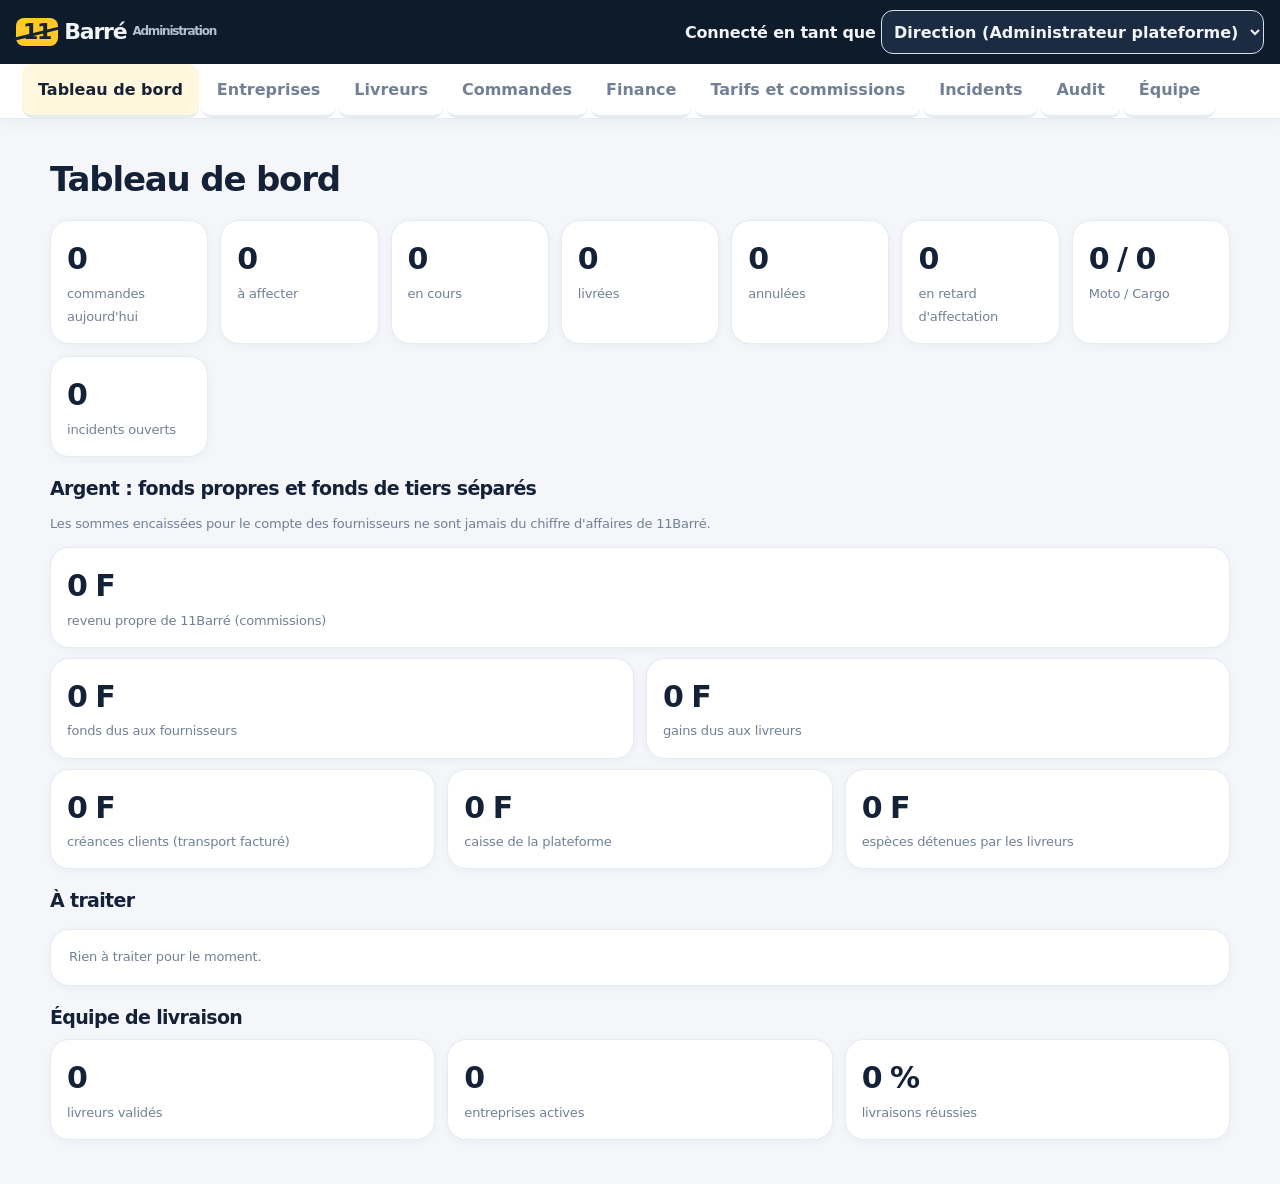
==== commit 7dffe3bb: "feat(ui): apply premium visual refresh" ====
--- a/admin.html
+++ b/admin.html
@@ -120,6 +120,7 @@
 @media (max-width:640px){header.top{padding:8px 12px}table.rs td .fg{flex:0 0 60%}table.rs td .fld{width:100%}}
 </style>
  <link rel="stylesheet" href="modern-ui.css">
+  <link rel="stylesheet" href="premium-ui.css">
 </head>
 <body>
 <div id="app"></div>
--- a/modern-ui.css
+++ b/modern-ui.css
@@ -96,3 +96,149 @@
 @media(prefers-reduced-motion:reduce){
   *,*::before,*::after{scroll-behavior:auto!important;transition:none!important;animation:none!important}
 }
+
+
+/* =========================================================
+   11BARRE — CLIENT EXPERIENCE / PREMIUM MOBILE REFRESH
+   Couche visuelle uniquement : aucune logique ni aucun sélecteur JS modifié.
+   ========================================================= */
+body.client{
+  --bg:#f5f6f8;--card:#ffffff;--ink:#101d32;--mu:#718096;--acc:#ffc928;
+  --accink:#172235;--line:#e7ebf1;--soft:#eef2f7;--route:#18a875;
+  background:#f5f6f8;color:#101d32;
+}
+.client #app{
+  max-width:520px;background:var(--bg);
+  box-shadow:0 0 55px rgba(16,29,50,.07);
+}
+.client .top{
+  position:relative;z-index:2;align-items:center;
+  padding:calc(max(18px,env(safe-area-inset-top))) 22px 12px;
+  background:linear-gradient(180deg,#fff 0%,rgba(255,255,255,.96) 100%);
+}
+.client .logo{font-size:27px;letter-spacing:-1.3px;color:#101d32}
+.client .logo i{padding:1px 8px;border-radius:9px;background:#ffc928}
+.client .pos{
+  display:flex;flex-direction:column;align-items:flex-start;gap:3px;
+  margin:0 0 0 12px;font-size:13px;font-weight:800;letter-spacing:0;
+  color:#718096;min-width:0;flex:1;
+}
+.client .pos:before{content:"VOTRE POSITION";font-size:9px;letter-spacing:.13em;color:#9aa5b5;font-weight:900}
+.client .pos small{font-size:13px;color:#17263d;font-weight:750;max-width:100%;overflow:hidden;text-overflow:ellipsis;white-space:nowrap}
+.client .ib{
+  width:46px;height:46px;border-radius:15px;background:#f2f4f7;color:#15243b;
+  box-shadow:none;border:1px solid #e9edf2!important;
+}
+.client .ib svg{width:21px;height:21px}
+.client .home{
+  height:calc(100% - 86px);padding:0 20px 34px;
+  background:linear-gradient(180deg,#fff 0,#f5f6f8 190px);
+  scrollbar-width:thin;
+}
+.client .home>.nt:last-child{
+  text-align:center;font-size:11px;color:#9aa5b5;margin:24px 0 8px!important;
+}
+.client .wel{
+  position:relative;overflow:hidden;margin:10px 0 16px;padding:19px 18px 16px;
+  border:0;border-radius:22px;color:#fff;
+  background:linear-gradient(125deg,#14243d 0%,#203b5c 68%,#315777 100%);
+  box-shadow:0 12px 26px rgba(16,35,60,.15);
+}
+.client .wel:after{
+  content:"11";position:absolute;right:8px;top:-28px;font-size:142px;line-height:1;
+  font-weight:950;letter-spacing:-.12em;color:rgba(255,255,255,.055);pointer-events:none;
+}
+.client .wel>*{position:relative;z-index:1}
+.client .wel .nt{color:#ffda67;font-weight:800;letter-spacing:.08em;text-transform:uppercase;font-size:10px}
+.client .wel h2{font-size:22px;line-height:1.15;letter-spacing:-.65px;margin:8px 0}
+.client .wel p{max-width:34ch;color:rgba(255,255,255,.78);font-size:13px;line-height:1.55}
+.client .wel .dots i{background:rgba(255,255,255,.25)}
+.client .wel .dots i.on{background:#ffc928;width:22px;border-radius:9px}
+.client .wel .btn{min-height:43px;padding:10px 16px;font-size:14px;border-radius:12px}
+.client .wel .btn.sec2{background:rgba(255,255,255,.12);color:#fff}
+.client .loc{
+  margin:7px 0 2px;min-height:38px;padding:6px 12px;border-radius:11px;
+  border:1px solid #e4e9ef;background:#fff;color:#52647a;font-size:12px;
+}
+.client .tiles{
+  grid-template-columns:repeat(2,minmax(0,1fr));gap:12px;margin-top:13px;
+}
+.client .tile{
+  min-height:132px;padding:15px 14px 14px;border-radius:20px;
+  background:#fff;border:1px solid #e8edf3;box-shadow:0 4px 12px rgba(21,39,65,.035);
+  color:#14243b;overflow:hidden;isolation:isolate;
+}
+.client .tile:before{
+  content:"";position:absolute;z-index:-1;right:-18px;top:-20px;width:104px;height:104px;
+  border-radius:50%;background:#f1f4f8;
+}
+.client .tile svg{top:11px;right:11px;width:66px;height:58px;opacity:.94}
+.client .tile b{font-size:16px;letter-spacing:-.35px;margin-top:auto}
+.client .tile span{font-size:11px;line-height:1.35;color:#8793a3;margin-top:3px}
+.client .tile.big{
+  background:linear-gradient(145deg,#ffdb62 0%,#ffc928 100%);
+  border-color:#f5c02d;color:#172235;box-shadow:0 8px 18px rgba(226,170,25,.18);
+}
+.client .tile.big:before{background:rgba(255,255,255,.24)}
+.client .tile.big span{color:#67531c}
+.client .tile[disabled]{opacity:.65}
+.client .search{
+  position:relative;margin:18px 0 12px;min-height:62px;padding:13px 17px;
+  border:1px solid #e6ebf2;border-radius:17px;background:#fff;color:#182a43;
+  box-shadow:0 7px 18px rgba(19,38,65,.055);font-size:15px;font-weight:750;
+}
+.client .search:after{
+  content:"";width:8px;height:8px;border-top:2px solid #9aa7b7;border-right:2px solid #9aa7b7;
+  transform:rotate(45deg);margin-left:auto;
+}
+.client .search svg{color:#d49a00;width:22px;height:22px}
+.client .sec{
+  margin:22px 2px 7px;color:#8793a3;font-size:10px;letter-spacing:.13em;font-weight:900;
+}
+.client .row{
+  padding:12px 3px;border-bottom:1px solid #e9edf2;gap:12px;
+}
+.client .row .pin{
+  width:42px;height:42px;border-radius:14px;background:#fff;color:#63758c;
+  box-shadow:0 2px 8px rgba(20,39,65,.06);
+}
+.client .row .t b{font-size:13px;color:#1b2c44}
+.client .row .t span{font-size:11px;color:#929eae}
+.client .row .m{font-size:11px;color:#8793a3}
+.client .home .banner{border-radius:13px;font-size:12px}
+.client .ov{backdrop-filter:blur(5px);background:rgba(10,20,35,.48)}
+.client .ov .sheet{
+  border-radius:25px 25px 0 0;padding:12px 20px calc(max(20px,env(safe-area-inset-bottom)) + var(--nav-extra,0px));
+  box-shadow:0 -12px 42px rgba(12,27,48,.15);
+}
+.client .sheet:before{width:42px;height:5px;background:#dce2e9;margin-bottom:12px}
+.client .cat{border:1px solid #e7ebf1;background:#f6f8fa;border-radius:16px}
+.client .cat.on{border:2px solid #15243b;background:#fff;box-shadow:0 5px 14px rgba(18,36,60,.08)}
+.client .btn{border-radius:14px;font-size:15px;min-height:52px}
+.client .btn:not(.sec2){background:#ffc928;color:#172235;box-shadow:0 6px 14px rgba(221,165,20,.18)}
+.client .btn.sec2{background:#eef2f7;color:#1b2c44}
+.client .fld,.client input,.client select,.client textarea{border-radius:13px!important}
+.client .full header{background:#fff;border-bottom:1px solid #e9edf2}
+@media(min-width:600px){
+  .client #app{border-left:1px solid #e8edf3;border-right:1px solid #e8edf3}
+}
+@media(max-width:380px){
+  .client .home{padding-left:15px;padding-right:15px}
+  .client .tile{min-height:120px;padding:12px}
+  .client .tile svg{width:56px;height:52px}
+  .client .logo{font-size:24px}
+}
+@media(prefers-color-scheme:dark){
+  body.client{--bg:#0d1725;--card:#142235;--ink:#f3f6fa;--mu:#a0adbf;--line:#27384e;--soft:#1c2d43;background:#0d1725;color:#f3f6fa}
+  .client #app{background:#0d1725}
+  .client .top{background:#111e30}
+  .client .logo,.client .pos small,.client .row .t b{color:#f3f6fa}
+  .client .home{background:linear-gradient(180deg,#111e30 0,#0d1725 190px)}
+  .client .ib,.client .tile,.client .search,.client .row .pin{background:#17273b;border-color:#2a3b52!important;color:#f3f6fa}
+  .client .tile:before{background:#20334a}
+  .client .tile span,.client .row .t span{color:#a0adbf}
+  .client .tile.big{background:linear-gradient(145deg,#ffdb62,#ffc928);color:#172235;border-color:#f5c02d}
+  .client .tile.big span{color:#67531c}
+  .client .search{box-shadow:none}
+  .client .wel{background:linear-gradient(125deg,#182b45,#294766)}
+}
--- a/premium-ui.css
+++ b/premium-ui.css
@@ -0,0 +1,107 @@
+/* 11Barré — Premium UI system V2
+   Couche visuelle additive : aucun comportement métier ni sélecteur JS modifié. */
+:root{
+  color-scheme:light;
+  --bg:#f4f6fa;--card:#fff;--ink:#142238;--mu:#718096;--acc:#ffc928;
+  --accink:#172235;--ok:#13845b;--er:#c43d4b;--line:#e6ebf2;--soft:#f1f4f8;
+  --bd:#d9e1eb;--ring:#326fe0;--shadow-xs:0 2px 8px rgba(18,35,59,.045);
+  --shadow-sm:0 8px 22px rgba(18,35,59,.065);--shadow-md:0 18px 48px rgba(18,35,59,.10);
+}
+html{scroll-behavior:smooth}
+body{background:var(--bg);color:var(--ink);font-family:Inter,ui-sans-serif,system-ui,-apple-system,"Segoe UI",Roboto,sans-serif}
+button,input,select,textarea{font-family:inherit}
+button,a,.btn{transition:background-color .18s ease,border-color .18s ease,box-shadow .18s ease,transform .18s ease}
+button:active,.btn:active,a:active{transform:translateY(1px)}
+:focus-visible{outline:3px solid rgba(50,111,224,.32)!important;outline-offset:3px!important}
+::selection{background:#ffe69a;color:#172235}
+h1,h2,h3{letter-spacing:-.035em}
+.card,.panel,.box,.section-card,.item,.order,.mission,.modal,.dialog,.sheet,.kpi>div{
+  border:1px solid var(--line)!important;border-radius:20px!important;box-shadow:var(--shadow-xs);
+}
+.card,.panel,.box,.section-card,.item,.order,.mission{background:var(--card)}
+input,select,textarea{border:1px solid var(--bd)!important;border-radius:12px!important;background:#fff;min-height:44px;padding:10px 13px;box-shadow:inset 0 1px 2px rgba(20,34,56,.025)}
+input:focus,select:focus,textarea:focus{border-color:var(--ring)!important;box-shadow:0 0 0 3px rgba(50,111,224,.11)!important;outline:0}
+button,.btn{border-radius:13px}
+.btn{font-weight:800;min-height:48px}
+.btn:not(.sec):not(.sec2):not(.er){box-shadow:0 6px 15px rgba(221,165,20,.17)}
+table{border-collapse:separate;border-spacing:0;width:100%;overflow:hidden;border-radius:14px;background:#fff}
+th{font-size:11px;text-transform:uppercase;letter-spacing:.07em;color:#75839a;font-weight:850;background:#f6f8fb}
+th,td{padding:12px 13px;border-bottom:1px solid var(--line)}
+tbody tr:hover{background:#f7f9fc}
+.badge,.pill,.tag,.status,.st{border-radius:999px!important;font-weight:750}
+hr{border:0;border-top:1px solid var(--line)}
+/* Client */
+body.client{background:#f4f6fa;color:#142238}
+.client #app{max-width:520px;background:#f4f6fa;box-shadow:0 0 60px rgba(20,34,56,.075)}
+.client .top{background:#fff;padding:calc(max(18px,env(safe-area-inset-top))) 22px 12px;align-items:center}
+.client .home{background:linear-gradient(180deg,#fff 0,#f4f6fa 230px);padding:0 20px 38px}
+.client .logo{font-size:27px;letter-spacing:-1.3px;color:#142238}
+.client .logo i{background:#ffc928;border-radius:9px}
+.client .pos{font-size:12px;color:#8591a3;letter-spacing:.02em}
+.client .pos:before{font-size:9px;letter-spacing:.14em;color:#9aa5b5}
+.client .pos small{font-size:13px;color:#17263d;font-weight:780}
+.client .ib{width:48px;height:48px;border-radius:16px;background:#f5f7fa;border:1px solid #e8edf3!important;box-shadow:none!important}
+.client .loc{background:#fff;border:1px solid #e5eaf1;border-radius:13px;min-height:44px;padding:8px 14px;color:#52647a;font-weight:750}
+.client .tiles{gap:13px;margin-top:15px}
+.client .tile{min-height:138px;padding:16px 15px 15px;border-radius:22px;border:1px solid #e7ecf3;background:#fff;box-shadow:0 5px 16px rgba(21,39,65,.045);color:#14243b}
+.client .tile:before{width:112px;height:112px;right:-19px;top:-21px;background:#f1f4f8}
+.client .tile svg{width:68px;height:62px;top:12px;right:12px}
+.client .tile b{font-size:17px;letter-spacing:-.45px}
+.client .tile span{font-size:12px;color:#8491a3;line-height:1.35}
+.client .tile.big{background:linear-gradient(145deg,#ffdf75 0%,#ffc928 100%);border-color:#f5c32f;box-shadow:0 9px 22px rgba(226,170,25,.19)}
+.client .tile.big:before{background:rgba(255,255,255,.27)}
+.client .tile.big span{color:#6e581e}
+.client .tile[disabled]{opacity:.56}
+.client .search{min-height:66px;margin:19px 0 14px;padding:15px 18px;border:1px solid #e7ecf3;border-radius:19px;background:#fff;box-shadow:0 8px 22px rgba(19,38,65,.06);font-size:16px}
+.client .search svg{color:#d49a00}
+.client .sec{margin:23px 2px 8px;font-size:10px;letter-spacing:.14em;color:#8995a6}
+.client .row{padding:13px 3px;border-bottom:1px solid #e9edf3}
+.client .row .pin{width:43px;height:43px;border-radius:14px;background:#fff;box-shadow:var(--shadow-xs)}
+.client .row .t b{font-size:14px;color:#1b2c44}
+.client .row .t span,.client .row .m{font-size:11px;color:#8995a6}
+.client .btn:not(.sec2){background:#ffc928;color:#172235}
+.client .sheet{background:#fff}
+.client .cat{border:1px solid #e7ebf1;background:#f6f8fb;border-radius:17px}
+.client .cat.on{border:2px solid #172a45;background:#fff;box-shadow:0 7px 18px rgba(18,36,60,.08)}
+.client .ov{backdrop-filter:blur(7px);background:rgba(10,20,35,.48)}
+.client .ov .sheet{border-radius:26px 26px 0 0;box-shadow:0 -16px 48px rgba(12,27,48,.17)}
+@media(max-width:380px){.client .home{padding-left:15px;padding-right:15px}.client .tile{min-height:124px;padding:13px}.client .tile svg{width:58px;height:54px}}
+/* Chauffeur / livreur */
+body:not(.client){background:#f3f6fa;color:#142238}
+body:not(.client) .page{scrollbar-width:thin}
+body:not(.client) .page h1{font-size:clamp(25px,4vw,32px);font-weight:850;letter-spacing:-.045em}
+body:not(.client) .page h2{font-weight:800;letter-spacing:-.035em}
+body:not(.client) .kpi>div{background:#fff;border:1px solid var(--line)!important;border-radius:19px!important;padding:16px!important;box-shadow:var(--shadow-xs)!important}
+body:not(.client) .kpi b{font-size:clamp(22px,3vw,30px)!important;letter-spacing:-.05em}
+body:not(.client) .nav{background:#fff;border-top:1px solid var(--line);box-shadow:0 -8px 24px rgba(18,35,59,.045)}
+body:not(.client) .nav button{color:#8491a3}
+body:not(.client) .nav button.on{color:#142238;background:#f1f4f8!important}
+body:not(.client) .st{padding:6px 12px}
+body:not(.client) .go{gap:12px}
+body:not(.client) .btn{border-radius:14px}
+body:not(.client) .lnk{border-radius:14px;background:#f0f4fa}
+/* Portails entreprise et administration : contenu dense, lisible et responsive */
+body:has(main) main{max-width:1240px;padding:22px clamp(14px,3vw,30px) 44px}
+body:has(main) header{border-color:var(--line)}
+body:has(main) nav.tabs{background:#fff;border-bottom:1px solid var(--line);box-shadow:0 4px 16px rgba(18,35,59,.035);padding:0 clamp(8px,2vw,22px)}
+body:has(main) nav.tabs button{padding:12px 16px;min-height:54px;border-bottom-width:3px}
+body:has(main) main h1{font-size:clamp(25px,3vw,34px);font-weight:850;margin:8px 0 16px}
+body:has(main) main h2{font-size:19px;font-weight:820}
+body:has(main) .card{padding:18px;margin:14px 0;background:#fff;border-radius:19px!important;box-shadow:var(--shadow-xs)}
+body:has(main) .kpi{gap:12px}
+body:has(main) .kpi>div{padding:16px;background:#fff;border-radius:18px!important}
+body:has(main) .btn{border-radius:12px;min-height:44px;font-size:14px}
+body:has(main) table{font-size:13px}
+body:has(main) .muted,body:has(main) .hint{color:#75839a}
+body:has(main) .tabs button.on{background:#fff8df!important;color:#172235!important}
+@media(min-width:900px){
+  body:not(.client) #app{max-width:100%;box-shadow:none}
+  body:has(main) main{padding-top:28px}
+}
+@media(max-width:640px){
+  body:has(main) main{padding:14px 12px 32px}
+  body:has(main) .card{padding:14px}
+  body:has(main) nav.tabs button{padding:10px 12px;font-size:13px}
+  th,td{padding:10px 8px}
+}
+@media(prefers-reduced-motion:reduce){*,*::before,*::after{scroll-behavior:auto!important;transition:none!important;animation:none!important}}
